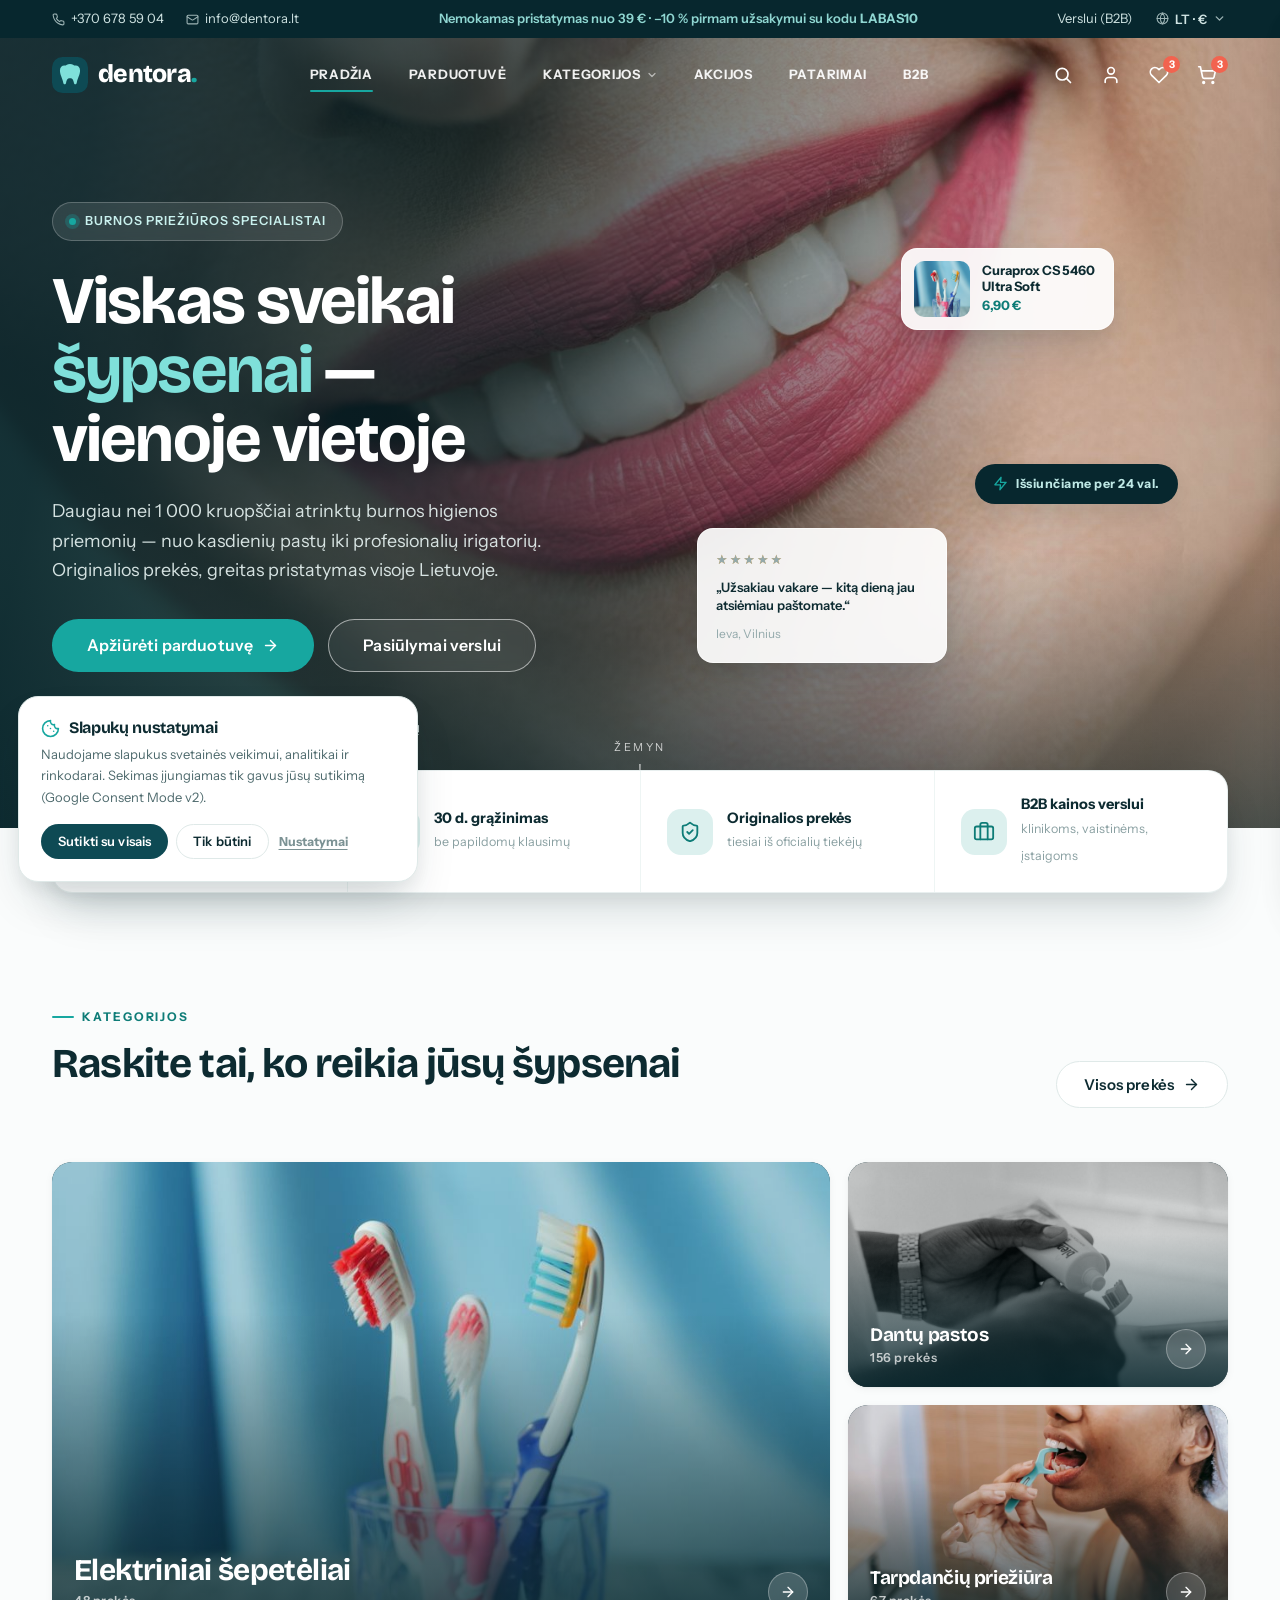
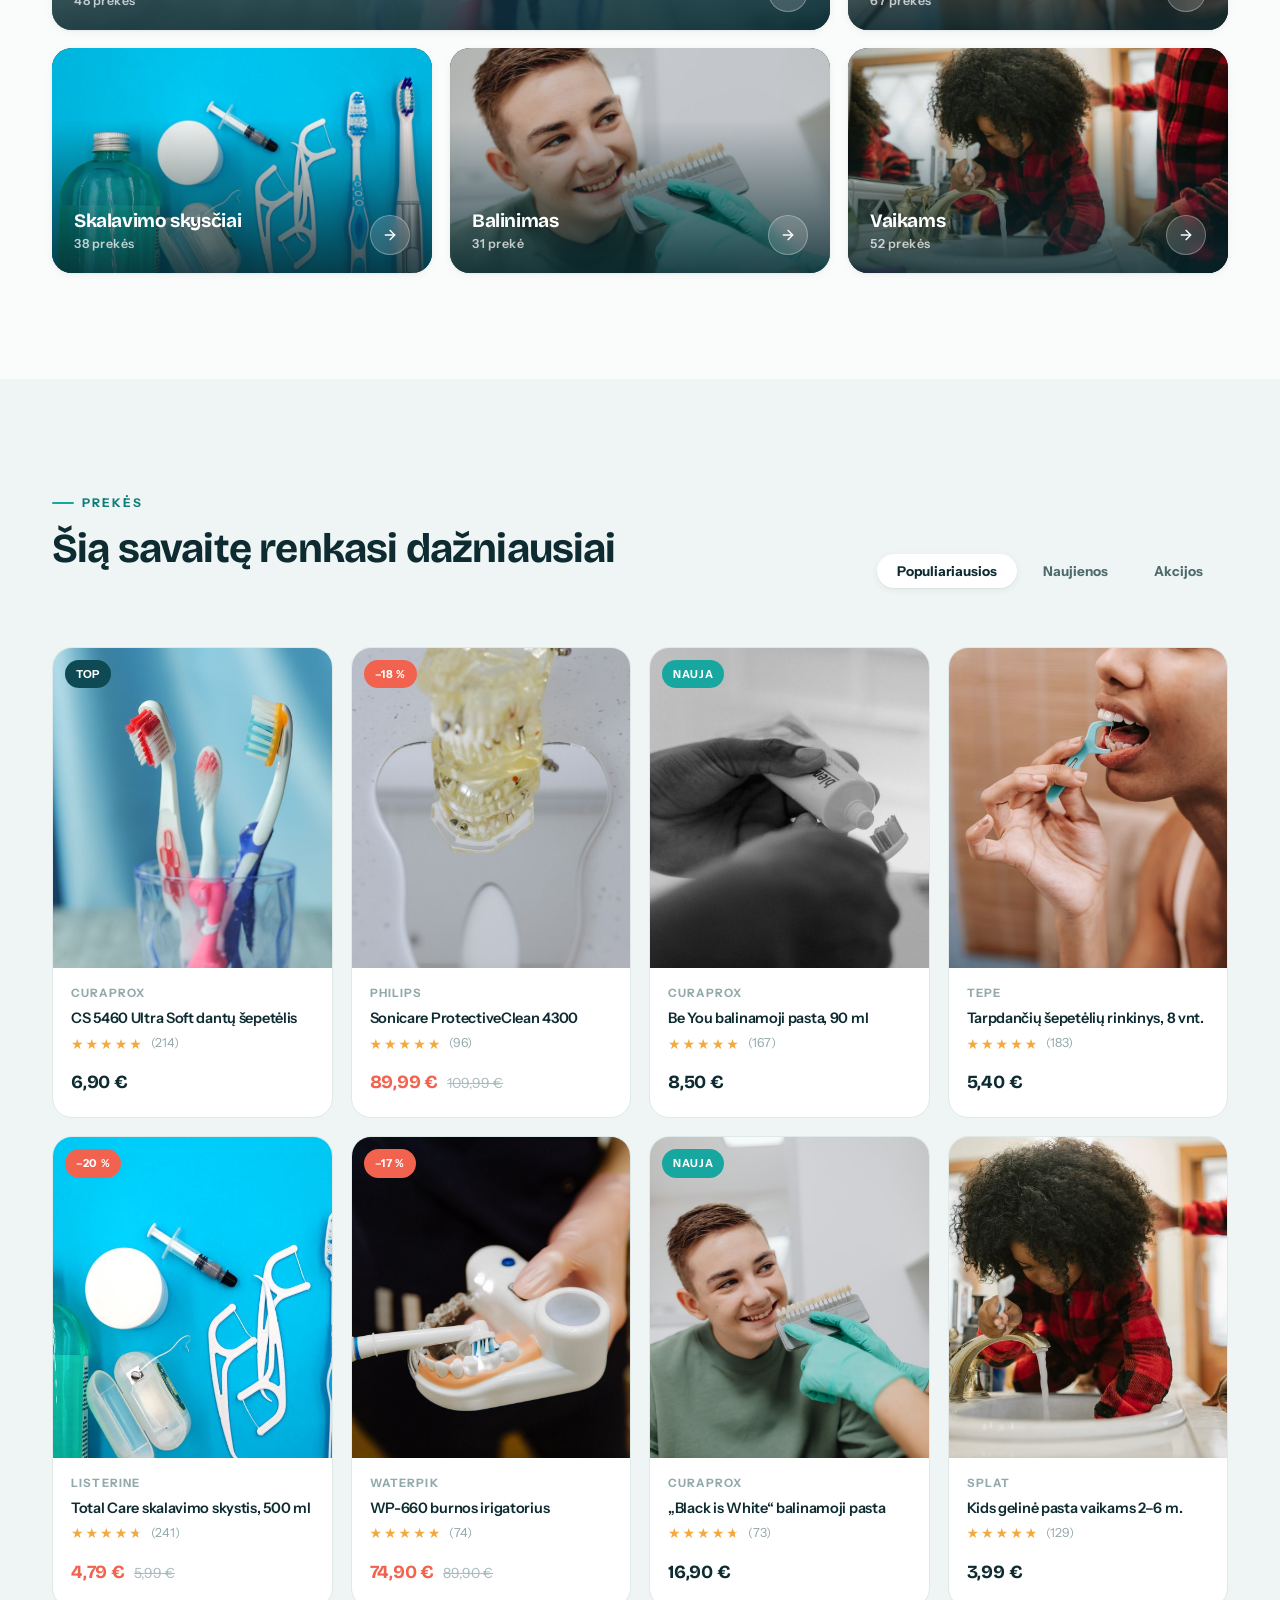
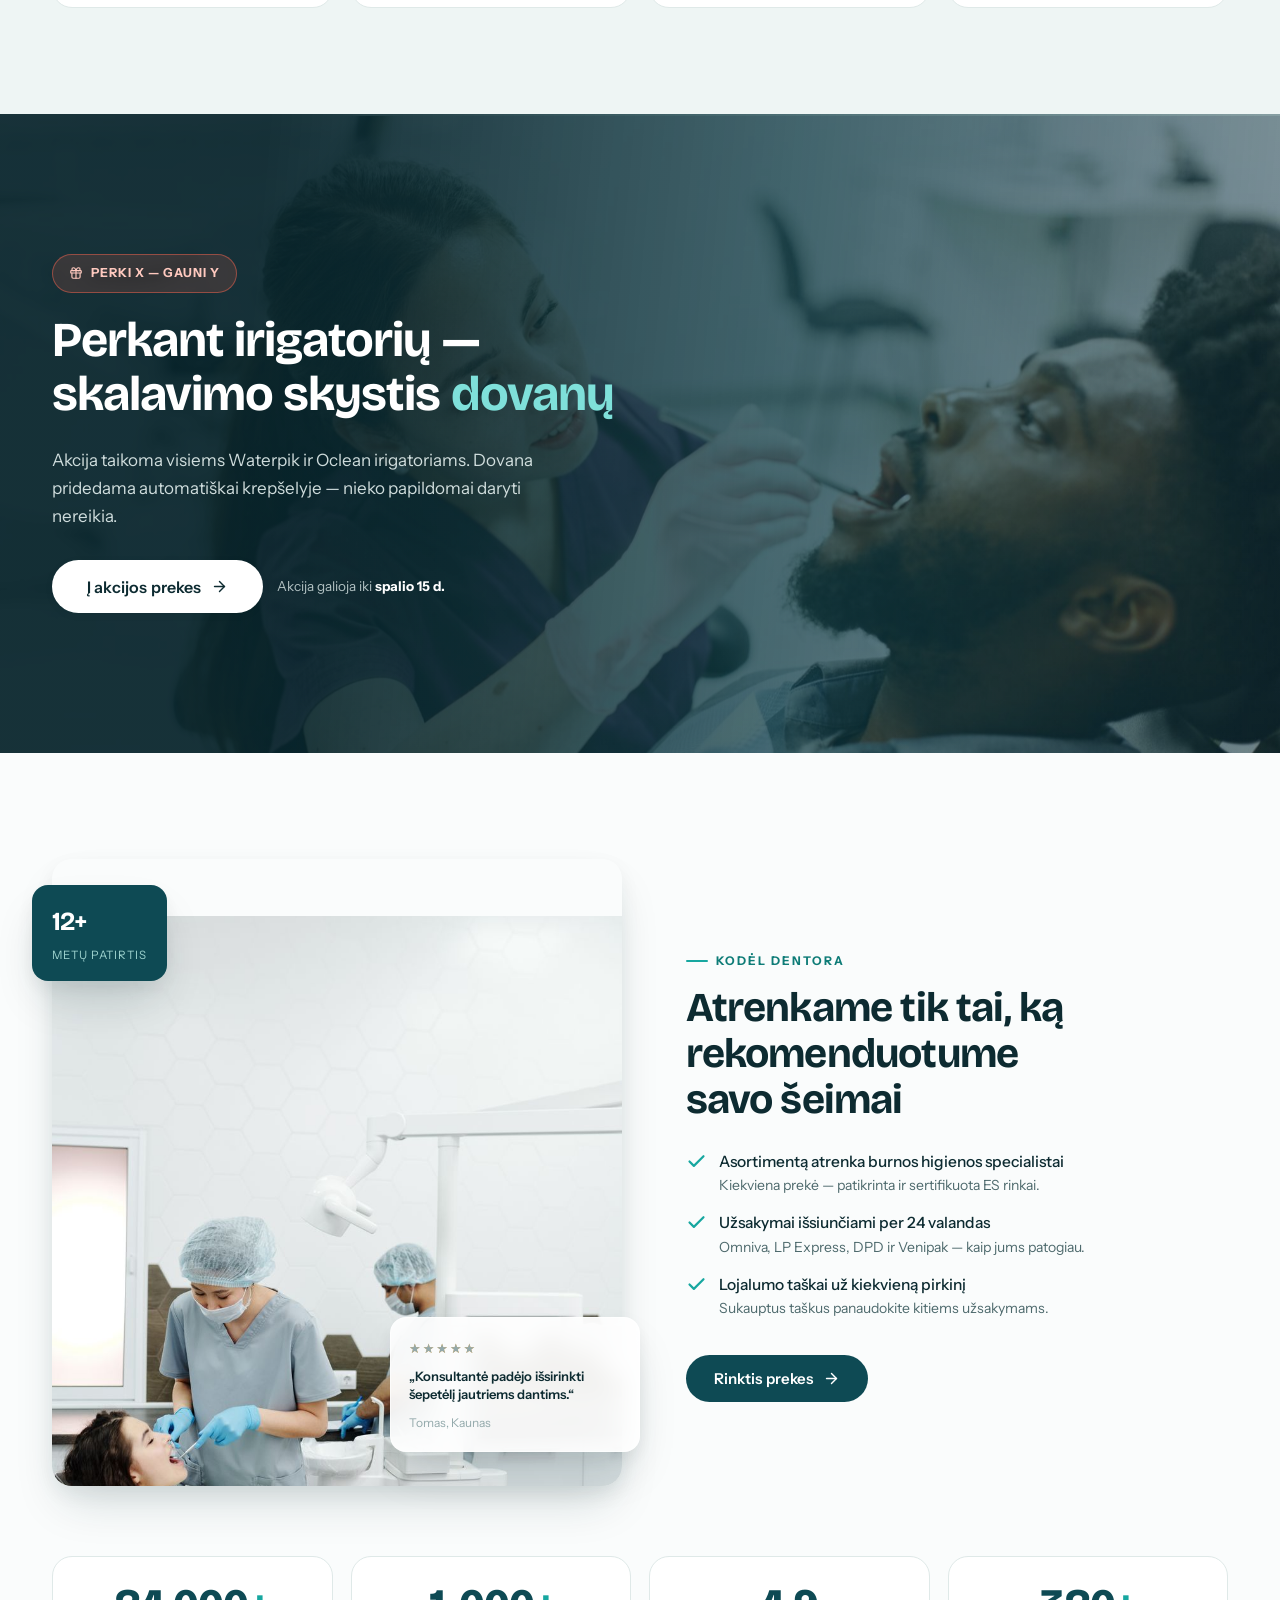
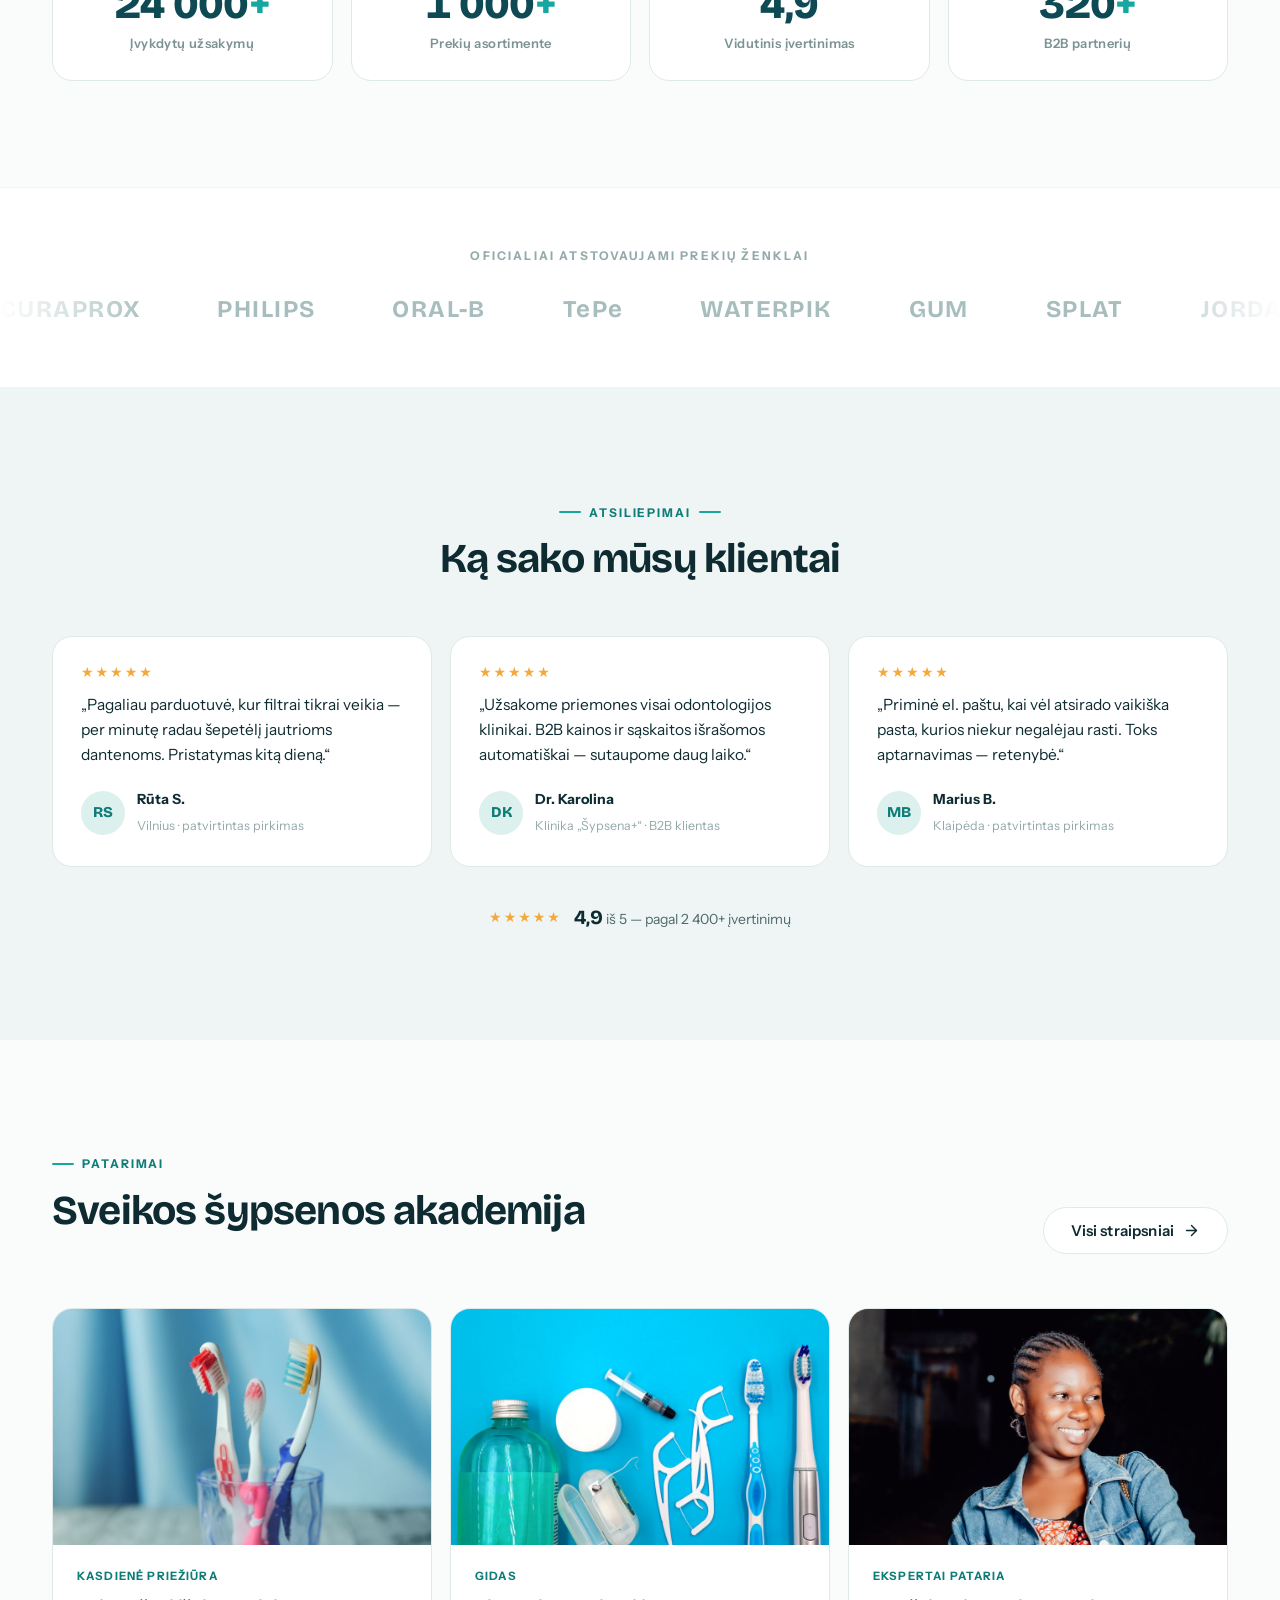
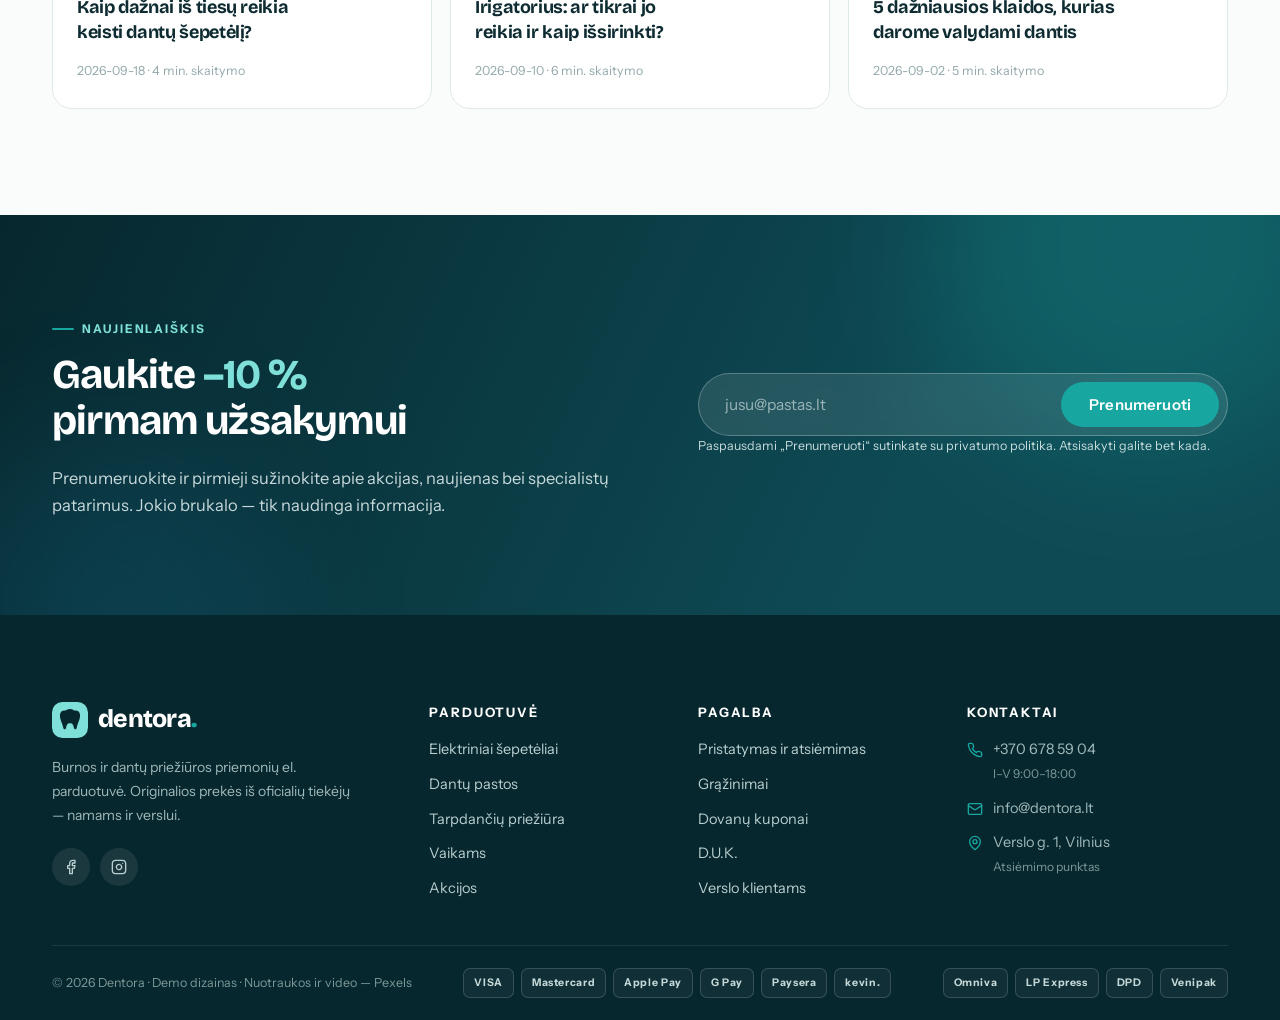
==== index.html @ 3f52b4b7 "Dentora demo dizainas: pradžios, parduotuvės, prekės ir B2B puslapiai Statinis HTML demo burnos prie" ====
<!doctype html>
<html lang="lt">
<head>
<meta charset="utf-8">
<meta name="viewport" content="width=device-width, initial-scale=1, viewport-fit=cover">
<title>Dentora — burnos priežiūros parduotuvė</title>
<meta name="description" content="Demo dizainas: Dentora — burnos ir dantų priežiūros el. parduotuvė. Daugiau nei 1 000 prekių, pristatymas per 1–2 d. d., B2B kainos verslui.">
<link rel="icon" href="data:image/svg+xml,%3Csvg xmlns='http://www.w3.org/2000/svg' viewBox='0 0 24 24'%3E%3Crect width='24' height='24' rx='6' fill='%230E4A54'/%3E%3Cpath d='M12 4.6c-1.9 0-2.3 1.1-3.8 1.1S5.3 6.8 5.3 9c0 3 1.5 4.5 2.2 8.2.3 1.3 1.6 1.4 1.9 0 .4-1.8.7-3 2.6-3s2.2 1.2 2.6 3c.3 1.4 1.6 1.3 1.9 0C17.2 13.5 18.7 12 18.7 9c0-2.2-1.4-3.3-2.9-3.3S13.9 4.6 12 4.6z' fill='%237FE0DA'/%3E%3C/svg%3E">
<link rel="preconnect" href="https://fonts.googleapis.com">
<link rel="preconnect" href="https://fonts.gstatic.com" crossorigin>
<link href="https://fonts.googleapis.com/css2?family=Bricolage+Grotesque:opsz,wght@12..96,500..800&family=Instrument+Sans:ital,wght@0,400..700;1,400&display=swap" rel="stylesheet">
<link rel="stylesheet" href="assets/css/style.css">
</head>
<body>

<svg xmlns="http://www.w3.org/2000/svg" style="display:none" aria-hidden="true">
  <defs>
    <symbol id="i-search" viewBox="0 0 24 24" fill="none" stroke="currentColor" stroke-width="2" stroke-linecap="round" stroke-linejoin="round"><circle cx="11" cy="11" r="7"/><path d="m21 21-4.3-4.3"/></symbol>
    <symbol id="i-heart" viewBox="0 0 24 24" fill="none" stroke="currentColor" stroke-width="2" stroke-linecap="round" stroke-linejoin="round"><path d="M20.8 4.6a5.5 5.5 0 0 0-7.8 0L12 5.6l-1-1a5.5 5.5 0 0 0-7.8 7.8l1 1L12 21l7.8-7.6 1-1a5.5 5.5 0 0 0 0-7.8z"/></symbol>
    <symbol id="i-cart" viewBox="0 0 24 24" fill="none" stroke="currentColor" stroke-width="2" stroke-linecap="round" stroke-linejoin="round"><circle cx="8" cy="21" r="1"/><circle cx="19" cy="21" r="1"/><path d="M2.05 2.05h2l2.66 12.42a2 2 0 0 0 2 1.58h9.78a2 2 0 0 0 1.95-1.57l1.65-7.43H5.12"/></symbol>
    <symbol id="i-user" viewBox="0 0 24 24" fill="none" stroke="currentColor" stroke-width="2" stroke-linecap="round" stroke-linejoin="round"><path d="M19 21v-2a4 4 0 0 0-4-4H9a4 4 0 0 0-4 4v2"/><circle cx="12" cy="7" r="4"/></symbol>
    <symbol id="i-menu" viewBox="0 0 24 24" fill="none" stroke="currentColor" stroke-width="2" stroke-linecap="round"><path d="M4 6h16M4 12h16M4 18h16"/></symbol>
    <symbol id="i-x" viewBox="0 0 24 24" fill="none" stroke="currentColor" stroke-width="2" stroke-linecap="round"><path d="M18 6 6 18M6 6l12 12"/></symbol>
    <symbol id="i-chev" viewBox="0 0 24 24" fill="none" stroke="currentColor" stroke-width="2.5" stroke-linecap="round" stroke-linejoin="round"><path d="m6 9 6 6 6-6"/></symbol>
    <symbol id="i-arrow" viewBox="0 0 24 24" fill="none" stroke="currentColor" stroke-width="2" stroke-linecap="round" stroke-linejoin="round"><path d="M5 12h14"/><path d="m12 5 7 7-7 7"/></symbol>
    <symbol id="i-check" viewBox="0 0 24 24" fill="none" stroke="currentColor" stroke-width="2.5" stroke-linecap="round" stroke-linejoin="round"><path d="M20 6 9 17l-5-5"/></symbol>
    <symbol id="i-truck" viewBox="0 0 24 24" fill="none" stroke="currentColor" stroke-width="2" stroke-linecap="round" stroke-linejoin="round"><path d="M14 18V6a2 2 0 0 0-2-2H4a2 2 0 0 0-2 2v11a1 1 0 0 0 1 1h2"/><path d="M15 18H9"/><path d="M19 18h2a1 1 0 0 0 1-1v-3.65a1 1 0 0 0-.22-.62l-3.48-4.35A1 1 0 0 0 17.52 8H14"/><circle cx="17" cy="18" r="2"/><circle cx="7" cy="18" r="2"/></symbol>
    <symbol id="i-shield" viewBox="0 0 24 24" fill="none" stroke="currentColor" stroke-width="2" stroke-linecap="round" stroke-linejoin="round"><path d="M20 13c0 5-3.5 7.5-7.66 8.95a1 1 0 0 1-.67-.01C7.5 20.5 4 18 4 13V6a1 1 0 0 1 1-1c2 0 4.5-1.2 6.24-2.72a1.17 1.17 0 0 1 1.52 0C14.51 3.81 17 5 19 5a1 1 0 0 1 1 1z"/><path d="m9 12 2 2 4-4"/></symbol>
    <symbol id="i-return" viewBox="0 0 24 24" fill="none" stroke="currentColor" stroke-width="2" stroke-linecap="round" stroke-linejoin="round"><path d="M3 12a9 9 0 1 0 9-9 9.75 9.75 0 0 0-6.74 2.74L3 8"/><path d="M3 3v5h5"/></symbol>
    <symbol id="i-briefcase" viewBox="0 0 24 24" fill="none" stroke="currentColor" stroke-width="2" stroke-linecap="round" stroke-linejoin="round"><path d="M16 20V4a2 2 0 0 0-2-2h-4a2 2 0 0 0-2 2v16"/><rect width="20" height="14" x="2" y="6" rx="2"/></symbol>
    <symbol id="i-phone" viewBox="0 0 24 24" fill="none" stroke="currentColor" stroke-width="2" stroke-linecap="round" stroke-linejoin="round"><path d="M22 16.92v3a2 2 0 0 1-2.18 2 19.79 19.79 0 0 1-8.63-3.07 19.5 19.5 0 0 1-6-6 19.79 19.79 0 0 1-3.07-8.67A2 2 0 0 1 4.11 2h3a2 2 0 0 1 2 1.72 12.84 12.84 0 0 0 .7 2.81 2 2 0 0 1-.45 2.11L8.09 9.91a16 16 0 0 0 6 6l1.27-1.27a2 2 0 0 1 2.11-.45 12.84 12.84 0 0 0 2.81.7A2 2 0 0 1 22 16.92z"/></symbol>
    <symbol id="i-mail" viewBox="0 0 24 24" fill="none" stroke="currentColor" stroke-width="2" stroke-linecap="round" stroke-linejoin="round"><rect width="20" height="16" x="2" y="4" rx="2"/><path d="m22 7-8.97 5.7a1.94 1.94 0 0 1-2.06 0L2 7"/></symbol>
    <symbol id="i-pin" viewBox="0 0 24 24" fill="none" stroke="currentColor" stroke-width="2" stroke-linecap="round" stroke-linejoin="round"><path d="M20 10c0 6-8 12-8 12s-8-6-8-12a8 8 0 0 1 16 0Z"/><circle cx="12" cy="10" r="3"/></symbol>
    <symbol id="i-globe" viewBox="0 0 24 24" fill="none" stroke="currentColor" stroke-width="2" stroke-linecap="round" stroke-linejoin="round"><circle cx="12" cy="12" r="10"/><path d="M12 2a14.5 14.5 0 0 0 0 20 14.5 14.5 0 0 0 0-20"/><path d="M2 12h20"/></symbol>
    <symbol id="i-cookie" viewBox="0 0 24 24" fill="none" stroke="currentColor" stroke-width="2" stroke-linecap="round" stroke-linejoin="round"><path d="M12 2a10 10 0 1 0 10 10 4 4 0 0 1-5-5 4 4 0 0 1-5-5"/><path d="M8.5 8.5v.01"/><path d="M16 15.5v.01"/><path d="M12 12v.01"/></symbol>
    <symbol id="i-bolt" viewBox="0 0 24 24" fill="none" stroke="currentColor" stroke-width="2" stroke-linecap="round" stroke-linejoin="round"><path d="M13 2 3 14h9l-1 8 10-12h-9l1-8z"/></symbol>
    <symbol id="i-bell" viewBox="0 0 24 24" fill="none" stroke="currentColor" stroke-width="2" stroke-linecap="round" stroke-linejoin="round"><path d="M6 8a6 6 0 0 1 12 0c0 7 3 9 3 9H3s3-2 3-9"/><path d="M10.3 21a1.94 1.94 0 0 0 3.4 0"/></symbol>
    <symbol id="i-doc" viewBox="0 0 24 24" fill="none" stroke="currentColor" stroke-width="2" stroke-linecap="round" stroke-linejoin="round"><path d="M15 2H6a2 2 0 0 0-2 2v16a2 2 0 0 0 2 2h12a2 2 0 0 0 2-2V7Z"/><path d="M14 2v4a2 2 0 0 0 2 2h4"/><path d="M10 9H8"/><path d="M16 13H8"/><path d="M16 17H8"/></symbol>
    <symbol id="i-users" viewBox="0 0 24 24" fill="none" stroke="currentColor" stroke-width="2" stroke-linecap="round" stroke-linejoin="round"><path d="M16 21v-2a4 4 0 0 0-4-4H6a4 4 0 0 0-4 4v2"/><circle cx="9" cy="7" r="4"/><path d="M22 21v-2a4 4 0 0 0-3-3.87"/><path d="M16 3.13a4 4 0 0 1 0 7.75"/></symbol>
    <symbol id="i-sync" viewBox="0 0 24 24" fill="none" stroke="currentColor" stroke-width="2" stroke-linecap="round" stroke-linejoin="round"><path d="M3 12a9 9 0 0 1 9-9 9.75 9.75 0 0 1 6.74 2.74L21 8"/><path d="M21 3v5h-5"/><path d="M21 12a9 9 0 0 1-9 9 9.75 9.75 0 0 1-6.74-2.74L3 16"/><path d="M8 16H3v5"/></symbol>
    <symbol id="i-percent" viewBox="0 0 24 24" fill="none" stroke="currentColor" stroke-width="2" stroke-linecap="round" stroke-linejoin="round"><path d="M19 5 5 19"/><circle cx="6.5" cy="6.5" r="2.5"/><circle cx="17.5" cy="17.5" r="2.5"/></symbol>
    <symbol id="i-gift" viewBox="0 0 24 24" fill="none" stroke="currentColor" stroke-width="2" stroke-linecap="round" stroke-linejoin="round"><rect x="3" y="8" width="18" height="4" rx="1"/><path d="M12 8v13"/><path d="M19 12v7a2 2 0 0 1-2 2H7a2 2 0 0 1-2-2v-7"/><path d="M7.5 8a2.5 2.5 0 0 1 0-5A4.8 8 0 0 1 12 8a4.8 8 0 0 1 4.5-5 2.5 2.5 0 0 1 0 5"/></symbol>
    <symbol id="i-filter" viewBox="0 0 24 24" fill="none" stroke="currentColor" stroke-width="2" stroke-linecap="round"><path d="M21 4h-7M10 4H3M21 12h-9M8 12H3M21 20h-5M12 20H3M14 2v4M8 10v4M16 18v4"/></symbol>
    <symbol id="i-box" viewBox="0 0 24 24" fill="none" stroke="currentColor" stroke-width="2" stroke-linecap="round" stroke-linejoin="round"><path d="m7.5 4.27 9 5.15"/><path d="M21 8a2 2 0 0 0-1-1.73l-7-4a2 2 0 0 0-2 0l-7 4A2 2 0 0 0 3 8v8a2 2 0 0 0 1 1.73l7 4a2 2 0 0 0 2 0l7-4A2 2 0 0 0 21 16Z"/><path d="M3.3 7 12 12l8.7-5"/><path d="M12 22V12"/></symbol>
    <symbol id="i-clock" viewBox="0 0 24 24" fill="none" stroke="currentColor" stroke-width="2" stroke-linecap="round" stroke-linejoin="round"><circle cx="12" cy="12" r="10"/><path d="M12 6v6l4 2"/></symbol>
    <symbol id="i-fb" viewBox="0 0 24 24" fill="none" stroke="currentColor" stroke-width="2" stroke-linecap="round" stroke-linejoin="round"><path d="M18 2h-3a5 5 0 0 0-5 5v3H7v4h3v8h4v-8h3l1-4h-4V7a1 1 0 0 1 1-1h3z"/></symbol>
    <symbol id="i-ig" viewBox="0 0 24 24" fill="none" stroke="currentColor" stroke-width="2" stroke-linecap="round" stroke-linejoin="round"><rect width="20" height="20" x="2" y="2" rx="5"/><path d="M16 11.37A4 4 0 1 1 12.63 8 4 4 0 0 1 16 11.37z"/><path d="M17.5 6.5h.01"/></symbol>
  </defs>
</svg>

<!-- ===== ANTRAŠTĖ ===== -->
<header class="site-header site-header--overlay" id="siteHeader">
  <div class="topbar">
    <div class="container topbar__inner">
      <div class="topbar__group">
        <a href="#" data-demo><svg><use href="#i-phone"/></svg><span>+370 678 59 04</span></a>
        <a href="#" data-demo class="topbar__hide-m"><svg><use href="#i-mail"/></svg><span>info@dentora.lt</span></a>
      </div>
      <div class="topbar__promo topbar__hide-m">Nemokamas pristatymas nuo 39 € · –10 % pirmam užsakymui su kodu <b>LABAS10</b></div>
      <div class="topbar__group">
        <a href="b2b.html" class="topbar__hide-m">Verslui (B2B)</a>
        <div class="lang" data-lang>
          <button class="lang__btn" type="button" aria-haspopup="true"><svg width="13" height="13"><use href="#i-globe"/></svg>LT · €<svg width="11" height="11"><use href="#i-chev"/></svg></button>
          <div class="lang__menu">
            <button type="button" class="is-active">🇱🇹 Lietuvių</button>
            <button type="button" data-lang-demo>🇬🇧 English</button>
            <button type="button" data-lang-demo>🇵🇱 Polski</button>
          </div>
        </div>
      </div>
    </div>
  </div>
  <div class="header-main">
    <div class="container header-inner">
      <a class="logo" href="./" aria-label="Dentora — pradžia">
        <svg class="logo__mark" viewBox="0 0 24 24" aria-hidden="true"><rect width="24" height="24" rx="7" fill="#0E4A54"/><path d="M12 4.6c-1.9 0-2.3 1.1-3.8 1.1S5.3 6.8 5.3 9c0 3 1.5 4.5 2.2 8.2.3 1.3 1.6 1.4 1.9 0 .4-1.8.7-3 2.6-3s2.2 1.2 2.6 3c.3 1.4 1.6 1.3 1.9 0C17.2 13.5 18.7 12 18.7 9c0-2.2-1.4-3.3-2.9-3.3S13.9 4.6 12 4.6z" fill="#7FE0DA"/></svg>
        <span>dentora<i>.</i></span>
      </a>
      <nav class="nav" aria-label="Pagrindinis meniu">
        <a class="nav__link is-active" href="./">Pradžia</a>
        <a class="nav__link" href="parduotuve.html">Parduotuvė</a>
        <div class="nav__item">
          <a class="nav__link" href="parduotuve.html">Kategorijos <svg><use href="#i-chev"/></svg></a>
          <div class="nav__sub">
            <a href="parduotuve.html?cat=elektriniai">Elektriniai šepetėliai <small>48</small></a>
            <a href="parduotuve.html?cat=pastos">Dantų pastos <small>156</small></a>
            <a href="parduotuve.html?cat=tarpdanciu">Tarpdančių priežiūra <small>67</small></a>
            <a href="parduotuve.html?cat=skalavimo">Skalavimo skysčiai <small>38</small></a>
            <a href="parduotuve.html?cat=balinimas">Balinimas <small>31</small></a>
            <a href="parduotuve.html?cat=vaikams">Vaikams <small>52</small></a>
            <a href="parduotuve.html" class="nav__sub-all">Visos kategorijos <svg width="14" height="14"><use href="#i-arrow"/></svg></a>
          </div>
        </div>
        <a class="nav__link" href="parduotuve.html?f=akcija">Akcijos</a>
        <a class="nav__link" href="#" data-demo>Patarimai</a>
        <a class="nav__link" href="b2b.html">B2B</a>
      </nav>
      <div class="header-actions">
        <button class="icon-btn" type="button" data-open="search" aria-label="Paieška"><svg><use href="#i-search"/></svg></button>
        <button class="icon-btn" type="button" data-demo aria-label="Paskyra"><svg><use href="#i-user"/></svg></button>
        <button class="icon-btn" type="button" data-count="3" data-wish-count data-demo aria-label="Mėgstamos prekės"><svg><use href="#i-heart"/></svg></button>
        <button class="icon-btn" type="button" data-count="3" data-cart-count data-open="cart" aria-label="Krepšelis"><svg><use href="#i-cart"/></svg></button>
        <button class="icon-btn burger" type="button" data-open="nav" aria-label="Meniu"><svg><use href="#i-menu"/></svg></button>
      </div>
    </div>
  </div>
</header>

<main>

<!-- ===== HERO ===== -->
<section class="hero" data-tilt-scene>
  <img class="hero__poster" src="assets/img/3762453.jpg" alt="" aria-hidden="true">
  <video class="hero__media" autoplay muted loop playsinline preload="metadata" poster="assets/img/3762453.jpg">
    <source src="assets/video/hero.mp4" type="video/mp4">
  </video>
  <div class="hero__floats" aria-hidden="true">
    <div class="float-card float-card--product" data-depth="18">
      <img src="assets/img/13466251.jpg" alt="">
      <div><div class="t">Curaprox CS 5460<br>Ultra Soft</div><div class="p">6,90 €</div></div>
    </div>
    <div class="float-chip" data-depth="30"><svg><use href="#i-bolt"/></svg>Išsiunčiame per 24 val.</div>
    <div class="float-card float-card--review" data-depth="10">
      <span class="stars" style="--r:100%">★★★★★</span>
      <p>„Užsakiau vakare — kitą dieną jau atsiėmiau paštomate.“</p>
      <span>Ieva, Vilnius</span>
    </div>
  </div>
  <div class="container">
    <div class="hero__content">
      <span class="hero__eyebrow"><span class="dot"></span>Burnos priežiūros specialistai</span>
      <h1>Viskas sveikai <em>šypsenai</em> — vienoje vietoje</h1>
      <p class="hero__lead">Daugiau nei 1 000 kruopščiai atrinktų burnos higienos priemonių — nuo kasdienių pastų iki profesionalių irigatorių. Originalios prekės, greitas pristatymas visoje Lietuvoje.</p>
      <div class="hero__cta">
        <a class="btn btn--accent btn--lg" href="parduotuve.html">Apžiūrėti parduotuvę <svg><use href="#i-arrow"/></svg></a>
        <a class="btn btn--ghost btn--lg" href="b2b.html">Pasiūlymai verslui</a>
      </div>
      <div class="hero__trust">
        <span class="stars" style="--r:96%">★★★★★</span>
        <span><b>4,9 / 5</b> — daugiau nei 2 400 pirkėjų įvertinimų</span>
      </div>
    </div>
  </div>
  <a class="hero__scroll" href="#kategorijos" aria-label="Slinkti žemyn">Žemyn<span></span></a>
</section>

<!-- ===== USP ===== -->
<div class="usp-wrap">
  <div class="container">
    <div class="usp-strip reveal">
      <div class="usp">
        <div class="usp__icon"><svg><use href="#i-truck"/></svg></div>
        <div><b>Nemokamas pristatymas</b><small>užsakymams nuo 39 €</small></div>
      </div>
      <div class="usp">
        <div class="usp__icon"><svg><use href="#i-return"/></svg></div>
        <div><b>30 d. grąžinimas</b><small>be papildomų klausimų</small></div>
      </div>
      <div class="usp">
        <div class="usp__icon"><svg><use href="#i-shield"/></svg></div>
        <div><b>Originalios prekės</b><small>tiesiai iš oficialių tiekėjų</small></div>
      </div>
      <div class="usp">
        <div class="usp__icon"><svg><use href="#i-briefcase"/></svg></div>
        <div><b>B2B kainos verslui</b><small>klinikoms, vaistinėms, įstaigoms</small></div>
      </div>
    </div>
  </div>
</div>

<!-- ===== KATEGORIJOS ===== -->
<section class="section" id="kategorijos">
  <div class="container">
    <div class="section-head section-head--row reveal">
      <div>
        <span class="eyebrow">Kategorijos</span>
        <h2>Raskite tai, ko reikia jūsų šypsenai</h2>
      </div>
      <a class="btn btn--outline" href="parduotuve.html">Visos prekės <svg><use href="#i-arrow"/></svg></a>
    </div>
    <div class="cat-grid">
      <a class="cat-card cat-card--big reveal" href="parduotuve.html?cat=elektriniai">
        <img src="assets/img/13466251.jpg" alt="Elektriniai dantų šepetėliai" loading="lazy">
        <div class="cat-card__body">
          <div><h3>Elektriniai šepetėliai</h3><small>48 prekės</small></div>
          <span class="cat-card__arrow"><svg><use href="#i-arrow"/></svg></span>
        </div>
      </a>
      <a class="cat-card reveal" data-delay="1" href="parduotuve.html?cat=pastos">
        <img src="assets/img/6322805.jpg" alt="Dantų pastos" loading="lazy">
        <div class="cat-card__body">
          <div><h3>Dantų pastos</h3><small>156 prekės</small></div>
          <span class="cat-card__arrow"><svg><use href="#i-arrow"/></svg></span>
        </div>
      </a>
      <a class="cat-card reveal" data-delay="2" href="parduotuve.html?cat=tarpdanciu">
        <img src="assets/img/5938281.jpg" alt="Tarpdančių priežiūra" loading="lazy">
        <div class="cat-card__body">
          <div><h3>Tarpdančių priežiūra</h3><small>67 prekės</small></div>
          <span class="cat-card__arrow"><svg><use href="#i-arrow"/></svg></span>
        </div>
      </a>
      <a class="cat-card reveal" data-delay="1" href="parduotuve.html?cat=skalavimo">
        <img src="assets/img/30551804.jpg" alt="Burnos skalavimo skysčiai" loading="lazy">
        <div class="cat-card__body">
          <div><h3>Skalavimo skysčiai</h3><small>38 prekės</small></div>
          <span class="cat-card__arrow"><svg><use href="#i-arrow"/></svg></span>
        </div>
      </a>
      <a class="cat-card reveal" data-delay="2" href="parduotuve.html?cat=balinimas">
        <img src="assets/img/6627284.jpg" alt="Dantų balinimas" loading="lazy">
        <div class="cat-card__body">
          <div><h3>Balinimas</h3><small>31 prekė</small></div>
          <span class="cat-card__arrow"><svg><use href="#i-arrow"/></svg></span>
        </div>
      </a>
      <a class="cat-card reveal" data-delay="3" href="parduotuve.html?cat=vaikams">
        <img src="assets/img/10566139.jpg" alt="Burnos priežiūra vaikams" loading="lazy">
        <div class="cat-card__body">
          <div><h3>Vaikams</h3><small>52 prekės</small></div>
          <span class="cat-card__arrow"><svg><use href="#i-arrow"/></svg></span>
        </div>
      </a>
    </div>
  </div>
</section>

<!-- ===== POPULIARIOS PREKĖS ===== -->
<section class="section section--soft" id="prekes">
  <div class="container">
    <div class="section-head section-head--row reveal">
      <div>
        <span class="eyebrow">Prekės</span>
        <h2>Šią savaitę renkasi dažniausiai</h2>
      </div>
      <div class="pill-tabs" data-featured-tabs>
        <button class="pill is-active" data-filter="all" type="button">Populiariausios</button>
        <button class="pill" data-filter="naujiena" type="button">Naujienos</button>
        <button class="pill" data-filter="akcija" type="button">Akcijos</button>
      </div>
    </div>
    <div class="prod-grid" data-featured-grid>

      <article class="prod-card reveal" data-tags="top">
        <div class="prod-card__media">
          <img class="main" src="assets/img/13466251.jpg" alt="Curaprox CS 5460 dantų šepetėlis" loading="lazy">
          <img class="alt" src="assets/img/5622235.jpg" alt="" loading="lazy">
          <div class="prod-card__badges"><span class="badge badge--top">Top</span></div>
          <button class="prod-card__wish" type="button" data-wish aria-label="Į mėgstamas"><svg><use href="#i-heart"/></svg></button>
          <div class="prod-card__quick"><button class="btn btn--primary" type="button" data-add>Į krepšelį</button></div>
        </div>
        <div class="prod-card__body">
          <span class="prod-card__brand">Curaprox</span>
          <h3 class="prod-card__title"><a href="preke.html">CS 5460 Ultra Soft dantų šepetėlis</a></h3>
          <div class="prod-card__meta"><span class="stars" style="--r:98%">★★★★★</span><span>(214)</span></div>
          <div class="prod-card__price price"><span class="price__new">6,90 €</span></div>
        </div>
      </article>

      <article class="prod-card reveal" data-delay="1" data-tags="akcija top">
        <div class="prod-card__media">
          <img class="main" src="assets/img/6502341.jpg" alt="Philips Sonicare elektrinis šepetėlis" loading="lazy">
          <img class="alt" src="assets/img/19976568.jpg" alt="" loading="lazy">
          <div class="prod-card__badges"><span class="badge badge--sale">–18 %</span></div>
          <button class="prod-card__wish" type="button" data-wish aria-label="Į mėgstamas"><svg><use href="#i-heart"/></svg></button>
          <div class="prod-card__quick"><button class="btn btn--primary" type="button" data-add>Į krepšelį</button></div>
        </div>
        <div class="prod-card__body">
          <span class="prod-card__brand">Philips</span>
          <h3 class="prod-card__title"><a href="preke.html">Sonicare ProtectiveClean 4300</a></h3>
          <div class="prod-card__meta"><span class="stars" style="--r:96%">★★★★★</span><span>(96)</span></div>
          <div class="prod-card__price price"><span class="price__new is-sale">89,99 €</span><span class="price__old">109,99 €</span></div>
        </div>
      </article>

      <article class="prod-card reveal" data-delay="2" data-tags="naujiena">
        <div class="prod-card__media">
          <img class="main" src="assets/img/6322805.jpg" alt="Curaprox Be You dantų pasta" loading="lazy">
          <img class="alt" src="assets/img/7298650.jpg" alt="" loading="lazy">
          <div class="prod-card__badges"><span class="badge badge--new">Nauja</span></div>
          <button class="prod-card__wish" type="button" data-wish aria-label="Į mėgstamas"><svg><use href="#i-heart"/></svg></button>
          <div class="prod-card__quick"><button class="btn btn--primary" type="button" data-add>Į krepšelį</button></div>
        </div>
        <div class="prod-card__body">
          <span class="prod-card__brand">Curaprox</span>
          <h3 class="prod-card__title"><a href="preke.html">Be You balinamoji pasta, 90 ml</a></h3>
          <div class="prod-card__meta"><span class="stars" style="--r:96%">★★★★★</span><span>(167)</span></div>
          <div class="prod-card__price price"><span class="price__new">8,50 €</span></div>
        </div>
      </article>

      <article class="prod-card reveal" data-delay="3" data-tags="top">
        <div class="prod-card__media">
          <img class="main" src="assets/img/5938281.jpg" alt="TePe tarpdančių šepetėliai" loading="lazy">
          <img class="alt" src="assets/img/3958092.jpg" alt="" loading="lazy">
          <button class="prod-card__wish" type="button" data-wish aria-label="Į mėgstamas"><svg><use href="#i-heart"/></svg></button>
          <div class="prod-card__quick"><button class="btn btn--primary" type="button" data-add>Į krepšelį</button></div>
        </div>
        <div class="prod-card__body">
          <span class="prod-card__brand">TePe</span>
          <h3 class="prod-card__title"><a href="preke.html">Tarpdančių šepetėlių rinkinys, 8 vnt.</a></h3>
          <div class="prod-card__meta"><span class="stars" style="--r:94%">★★★★★</span><span>(183)</span></div>
          <div class="prod-card__price price"><span class="price__new">5,40 €</span></div>
        </div>
      </article>

      <article class="prod-card reveal" data-tags="akcija">
        <div class="prod-card__media">
          <img class="main" src="assets/img/30551804.jpg" alt="Listerine skalavimo skystis" loading="lazy">
          <img class="alt" src="assets/img/5622235.jpg" alt="" loading="lazy">
          <div class="prod-card__badges"><span class="badge badge--sale">–20 %</span></div>
          <button class="prod-card__wish" type="button" data-wish aria-label="Į mėgstamas"><svg><use href="#i-heart"/></svg></button>
          <div class="prod-card__quick"><button class="btn btn--primary" type="button" data-add>Į krepšelį</button></div>
        </div>
        <div class="prod-card__body">
          <span class="prod-card__brand">Listerine</span>
          <h3 class="prod-card__title"><a href="preke.html">Total Care skalavimo skystis, 500 ml</a></h3>
          <div class="prod-card__meta"><span class="stars" style="--r:92%">★★★★★</span><span>(241)</span></div>
          <div class="prod-card__price price"><span class="price__new is-sale">4,79 €</span><span class="price__old">5,99 €</span></div>
        </div>
      </article>

      <article class="prod-card reveal" data-delay="1" data-tags="akcija">
        <div class="prod-card__media">
          <img class="main" src="assets/img/3958092.jpg" alt="Waterpik burnos irigatorius" loading="lazy">
          <img class="alt" src="assets/img/19976568.jpg" alt="" loading="lazy">
          <div class="prod-card__badges"><span class="badge badge--sale">–17 %</span></div>
          <button class="prod-card__wish" type="button" data-wish aria-label="Į mėgstamas"><svg><use href="#i-heart"/></svg></button>
          <div class="prod-card__quick"><button class="btn btn--primary" type="button" data-add>Į krepšelį</button></div>
        </div>
        <div class="prod-card__body">
          <span class="prod-card__brand">Waterpik</span>
          <h3 class="prod-card__title"><a href="preke.html">WP-660 burnos irigatorius</a></h3>
          <div class="prod-card__meta"><span class="stars" style="--r:96%">★★★★★</span><span>(74)</span></div>
          <div class="prod-card__price price"><span class="price__new is-sale">74,90 €</span><span class="price__old">89,90 €</span></div>
        </div>
      </article>

      <article class="prod-card reveal" data-delay="2" data-tags="naujiena">
        <div class="prod-card__media">
          <img class="main" src="assets/img/6627284.jpg" alt="Curaprox Black is White pasta" loading="lazy">
          <img class="alt" src="assets/img/6322805.jpg" alt="" loading="lazy">
          <div class="prod-card__badges"><span class="badge badge--new">Nauja</span></div>
          <button class="prod-card__wish" type="button" data-wish aria-label="Į mėgstamas"><svg><use href="#i-heart"/></svg></button>
          <div class="prod-card__quick"><button class="btn btn--primary" type="button" data-add>Į krepšelį</button></div>
        </div>
        <div class="prod-card__body">
          <span class="prod-card__brand">Curaprox</span>
          <h3 class="prod-card__title"><a href="preke.html">„Black is White“ balinamoji pasta</a></h3>
          <div class="prod-card__meta"><span class="stars" style="--r:92%">★★★★★</span><span>(73)</span></div>
          <div class="prod-card__price price"><span class="price__new">16,90 €</span></div>
        </div>
      </article>

      <article class="prod-card reveal" data-delay="3" data-tags="top naujiena">
        <div class="prod-card__media">
          <img class="main" src="assets/img/10566139.jpg" alt="Splat Kids pasta vaikams" loading="lazy">
          <img class="alt" src="assets/img/13466251.jpg" alt="" loading="lazy">
          <button class="prod-card__wish" type="button" data-wish aria-label="Į mėgstamas"><svg><use href="#i-heart"/></svg></button>
          <div class="prod-card__quick"><button class="btn btn--primary" type="button" data-add>Į krepšelį</button></div>
        </div>
        <div class="prod-card__body">
          <span class="prod-card__brand">Splat</span>
          <h3 class="prod-card__title"><a href="preke.html">Kids gelinė pasta vaikams 2–6 m.</a></h3>
          <div class="prod-card__meta"><span class="stars" style="--r:94%">★★★★★</span><span>(129)</span></div>
          <div class="prod-card__price price"><span class="price__new">3,99 €</span></div>
        </div>
      </article>

    </div>
  </div>
</section>

<!-- ===== PARALLAX AKCIJA ===== -->
<section class="promo">
  <div class="promo__bg" data-parallax data-speed="0.16">
    <img src="assets/img/5622235.jpg" alt="" loading="lazy">
  </div>
  <div class="container">
    <div class="promo__inner">
      <span class="promo__chip reveal"><svg width="14" height="14"><use href="#i-gift"/></svg>Perki X — gauni Y</span>
      <h2 class="reveal" data-delay="1">Perkant irigatorių — skalavimo skystis <em>dovanų</em></h2>
      <p class="reveal" data-delay="2">Akcija taikoma visiems Waterpik ir Oclean irigatoriams. Dovana pridedama automatiškai krepšelyje — nieko papildomai daryti nereikia.</p>
      <div class="promo__cta reveal" data-delay="3">
        <a class="btn btn--light btn--lg" href="parduotuve.html?f=akcija">Į akcijos prekes <svg><use href="#i-arrow"/></svg></a>
        <span class="promo__deadline">Akcija galioja iki <b>spalio 15 d.</b></span>
      </div>
    </div>
  </div>
</section>

<!-- ===== KODĖL DENTORA ===== -->
<section class="section">
  <div class="container">
    <div class="split">
      <div class="split__media reveal">
        <div class="img-parallax">
          <img src="assets/img/4269682.jpg" alt="Burnos higienos specialistė" data-parallax data-speed="0.1" loading="lazy">
        </div>
        <div class="split__badge"><b>12+</b><small>metų patirtis</small></div>
        <div class="float-card float-card--review">
          <span class="stars" style="--r:100%">★★★★★</span>
          <p>„Konsultantė padėjo išsirinkti šepetėlį jautriems dantims.“</p>
          <span>Tomas, Kaunas</span>
        </div>
      </div>
      <div class="reveal" data-delay="1">
        <span class="eyebrow">Kodėl Dentora</span>
        <h2>Atrenkame tik tai, ką rekomenduotume savo šeimai</h2>
        <ul class="checklist">
          <li><svg><use href="#i-check"/></svg><span>Asortimentą atrenka burnos higienos specialistai<small>Kiekviena prekė — patikrinta ir sertifikuota ES rinkai.</small></span></li>
          <li><svg><use href="#i-check"/></svg><span>Užsakymai išsiunčiami per 24 valandas<small>Omniva, LP Express, DPD ir Venipak — kaip jums patogiau.</small></span></li>
          <li><svg><use href="#i-check"/></svg><span>Lojalumo taškai už kiekvieną pirkinį<small>Sukauptus taškus panaudokite kitiems užsakymams.</small></span></li>
        </ul>
        <a class="btn btn--primary" href="parduotuve.html">Rinktis prekes <svg><use href="#i-arrow"/></svg></a>
      </div>
    </div>
    <div class="stats">
      <div class="stat reveal"><div class="stat__num"><span data-count="24000">0</span><i>+</i></div><small>Įvykdytų užsakymų</small></div>
      <div class="stat reveal" data-delay="1"><div class="stat__num"><span data-count="1000">0</span><i>+</i></div><small>Prekių asortimente</small></div>
      <div class="stat reveal" data-delay="2"><div class="stat__num">4,9</div><small>Vidutinis įvertinimas</small></div>
      <div class="stat reveal" data-delay="3"><div class="stat__num"><span data-count="320">0</span><i>+</i></div><small>B2B partnerių</small></div>
    </div>
  </div>
</section>

<!-- ===== PREKĖS ŽENKLAI ===== -->
<section class="brands">
  <p class="brands__label">Oficialiai atstovaujami prekių ženklai</p>
  <div class="marquee" aria-hidden="true">
    <div class="marquee__track">
      <span class="brand-mark">CURAPROX</span><span class="brand-mark">PHILIPS</span><span class="brand-mark">ORAL-B</span><span class="brand-mark">TePe</span><span class="brand-mark">WATERPIK</span><span class="brand-mark">GUM</span><span class="brand-mark">SPLAT</span><span class="brand-mark">JORDAN</span><span class="brand-mark">OCLEAN</span><span class="brand-mark">LISTERINE</span>
    </div>
    <div class="marquee__track">
      <span class="brand-mark">CURAPROX</span><span class="brand-mark">PHILIPS</span><span class="brand-mark">ORAL-B</span><span class="brand-mark">TePe</span><span class="brand-mark">WATERPIK</span><span class="brand-mark">GUM</span><span class="brand-mark">SPLAT</span><span class="brand-mark">JORDAN</span><span class="brand-mark">OCLEAN</span><span class="brand-mark">LISTERINE</span>
    </div>
  </div>
</section>

<!-- ===== ATSILIEPIMAI ===== -->
<section class="section section--soft">
  <div class="container">
    <div class="section-head section-head--center reveal">
      <span class="eyebrow">Atsiliepimai</span>
      <h2>Ką sako mūsų klientai</h2>
    </div>
    <div class="testi-grid">
      <div class="testi-card reveal">
        <span class="stars" style="--r:100%">★★★★★</span>
        <p>„Pagaliau parduotuvė, kur filtrai tikrai veikia — per minutę radau šepetėlį jautrioms dantenoms. Pristatymas kitą dieną.“</p>
        <div class="testi-card__meta"><span class="avatar">RS</span><div><b>Rūta S.</b><small>Vilnius · patvirtintas pirkimas</small></div></div>
      </div>
      <div class="testi-card reveal" data-delay="1">
        <span class="stars" style="--r:100%">★★★★★</span>
        <p>„Užsakome priemones visai odontologijos klinikai. B2B kainos ir sąskaitos išrašomos automatiškai — sutaupome daug laiko.“</p>
        <div class="testi-card__meta"><span class="avatar">DK</span><div><b>Dr. Karolina</b><small>Klinika „Šypsena+“ · B2B klientas</small></div></div>
      </div>
      <div class="testi-card reveal" data-delay="2">
        <span class="stars" style="--r:90%">★★★★★</span>
        <p>„Priminė el. paštu, kai vėl atsirado vaikiška pasta, kurios niekur negalėjau rasti. Toks aptarnavimas — retenybė.“</p>
        <div class="testi-card__meta"><span class="avatar">MB</span><div><b>Marius B.</b><small>Klaipėda · patvirtintas pirkimas</small></div></div>
      </div>
    </div>
    <div class="rating-summary reveal">
      <span class="stars" style="--r:96%">★★★★★</span>
      <span><b>4,9</b> iš 5 — pagal 2 400+ įvertinimų</span>
    </div>
  </div>
</section>

<!-- ===== PATARIMAI ===== -->
<section class="section">
  <div class="container">
    <div class="section-head section-head--row reveal">
      <div>
        <span class="eyebrow">Patarimai</span>
        <h2>Sveikos šypsenos akademija</h2>
      </div>
      <a class="btn btn--outline" href="#" data-demo>Visi straipsniai <svg><use href="#i-arrow"/></svg></a>
    </div>
    <div class="blog-grid">
      <article class="blog-card reveal">
        <div class="blog-card__img"><img src="assets/img/13466251.jpg" alt="Dantų šepetėliai" loading="lazy"></div>
        <div class="blog-card__body">
          <span class="blog-card__tag">Kasdienė priežiūra</span>
          <h3><a href="#" data-demo>Kaip dažnai iš tiesų reikia keisti dantų šepetėlį?</a></h3>
          <div class="blog-card__meta">2026-09-18 · 4 min. skaitymo</div>
        </div>
      </article>
      <article class="blog-card reveal" data-delay="1">
        <div class="blog-card__img"><img src="assets/img/30551804.jpg" alt="Burnos skalavimo skystis" loading="lazy"></div>
        <div class="blog-card__body">
          <span class="blog-card__tag">Gidas</span>
          <h3><a href="#" data-demo>Irigatorius: ar tikrai jo reikia ir kaip išsirinkti?</a></h3>
          <div class="blog-card__meta">2026-09-10 · 6 min. skaitymo</div>
        </div>
      </article>
      <article class="blog-card reveal" data-delay="2">
        <div class="blog-card__img"><img src="assets/img/39598425.jpg" alt="Šypsena" loading="lazy"></div>
        <div class="blog-card__body">
          <span class="blog-card__tag">Ekspertai pataria</span>
          <h3><a href="#" data-demo>5 dažniausios klaidos, kurias darome valydami dantis</a></h3>
          <div class="blog-card__meta">2026-09-02 · 5 min. skaitymo</div>
        </div>
      </article>
    </div>
  </div>
</section>

<!-- ===== NAUJIENLAIŠKIS ===== -->
<section class="newsletter">
  <div class="container newsletter__inner">
    <div class="reveal">
      <span class="eyebrow" style="color:#7FE0DA">Naujienlaiškis</span>
      <h2>Gaukite <em>–10 %</em> pirmam užsakymui</h2>
      <p>Prenumeruokite ir pirmieji sužinokite apie akcijas, naujienas bei specialistų patarimus. Jokio brukalo — tik naudinga informacija.</p>
    </div>
    <div class="reveal" data-delay="1">
      <form data-form="newsletter" novalidate>
        <input type="email" name="email" id="nl-email" placeholder="jusu@pastas.lt" required aria-label="El. pašto adresas">
        <button class="btn btn--accent" type="submit">Prenumeruoti</button>
      </form>
      <div class="form-success" hidden><svg><use href="#i-check"/></svg><div><b>Ačiū! Patikrinkite el. paštą.</b><br>Nuolaidos kodas jau keliauja pas jus.</div></div>
      <p class="newsletter__consent">Paspausdami „Prenumeruoti“ sutinkate su privatumo politika. Atsisakyti galite bet kada.</p>
    </div>
  </div>
</section>

</main>

<!-- ===== FOOTER ===== -->
<footer class="footer">
  <div class="container">
    <div class="footer__grid">
      <div class="footer__about">
        <a class="logo" href="./"><svg class="logo__mark" viewBox="0 0 24 24" aria-hidden="true"><rect width="24" height="24" rx="7" fill="#7FE0DA"/><path d="M12 4.6c-1.9 0-2.3 1.1-3.8 1.1S5.3 6.8 5.3 9c0 3 1.5 4.5 2.2 8.2.3 1.3 1.6 1.4 1.9 0 .4-1.8.7-3 2.6-3s2.2 1.2 2.6 3c.3 1.4 1.6 1.3 1.9 0C17.2 13.5 18.7 12 18.7 9c0-2.2-1.4-3.3-2.9-3.3S13.9 4.6 12 4.6z" fill="#07272E"/></svg><span>dentora<i>.</i></span></a>
        <p>Burnos ir dantų priežiūros priemonių el. parduotuvė. Originalios prekės iš oficialių tiekėjų — namams ir verslui.</p>
        <div class="socials">
          <a href="#" data-demo aria-label="Facebook"><svg><use href="#i-fb"/></svg></a>
          <a href="#" data-demo aria-label="Instagram"><svg><use href="#i-ig"/></svg></a>
        </div>
      </div>
      <div>
        <h4>Parduotuvė</h4>
        <ul>
          <li><a href="parduotuve.html?cat=elektriniai">Elektriniai šepetėliai</a></li>
          <li><a href="parduotuve.html?cat=pastos">Dantų pastos</a></li>
          <li><a href="parduotuve.html?cat=tarpdanciu">Tarpdančių priežiūra</a></li>
          <li><a href="parduotuve.html?cat=vaikams">Vaikams</a></li>
          <li><a href="parduotuve.html?f=akcija">Akcijos</a></li>
        </ul>
      </div>
      <div>
        <h4>Pagalba</h4>
        <ul>
          <li><a href="#" data-demo>Pristatymas ir atsiėmimas</a></li>
          <li><a href="#" data-demo>Grąžinimai</a></li>
          <li><a href="#" data-demo>Dovanų kuponai</a></li>
          <li><a href="#" data-demo>D.U.K.</a></li>
          <li><a href="b2b.html">Verslo klientams</a></li>
        </ul>
      </div>
      <div>
        <h4>Kontaktai</h4>
        <ul class="footer__contact">
          <li><svg><use href="#i-phone"/></svg><span>+370 678 59 04<br><small style="color:#7C9899">I–V 9:00–18:00</small></span></li>
          <li><svg><use href="#i-mail"/></svg><span>info@dentora.lt</span></li>
          <li><svg><use href="#i-pin"/></svg><span>Verslo g. 1, Vilnius<br><small style="color:#7C9899">Atsiėmimo punktas</small></span></li>
        </ul>
      </div>
    </div>
    <div class="footer__bottom">
      <span>© 2026 Dentora · Demo dizainas · Nuotraukos ir video — Pexels</span>
      <div class="badge-row">
        <span class="pill-badge">VISA</span><span class="pill-badge">Mastercard</span><span class="pill-badge">Apple Pay</span><span class="pill-badge">G Pay</span><span class="pill-badge">Paysera</span><span class="pill-badge">kevin.</span>
      </div>
      <div class="badge-row">
        <span class="pill-badge">Omniva</span><span class="pill-badge">LP Express</span><span class="pill-badge">DPD</span><span class="pill-badge">Venipak</span>
      </div>
    </div>
  </div>
</footer>

<!-- ===== OVERLAY'AI ===== -->
<div class="backdrop" data-backdrop></div>

<div class="search-overlay" data-panel="search" role="dialog" aria-label="Paieška">
  <div class="search-box">
    <form data-form="search">
      <svg width="19" height="19" style="color:#93A9AB"><use href="#i-search"/></svg>
      <input type="search" placeholder="Ieškoti prekių, kategorijų, prekės ženklų…" aria-label="Paieška" id="search-input">
      <button class="btn btn--primary btn--sm" type="submit">Ieškoti</button>
    </form>
    <div class="search-box__meta">Populiariausios užklausos:</div>
    <div class="search-box__tags">
      <button type="button" data-search-tag>elektrinis šepetėlis</button>
      <button type="button" data-search-tag>curaprox</button>
      <button type="button" data-search-tag>balinimo juostelės</button>
      <button type="button" data-search-tag>irigatorius</button>
      <button type="button" data-search-tag>pasta be fluoro</button>
    </div>
    <div class="search-box__note"><svg><use href="#i-bolt"/></svg>Gyvoje svetainėje rezultatai rodomi realiu laiku (AJAX paieška su prekių kortelėmis).</div>
  </div>
</div>

<aside class="minicart" data-panel="cart" role="dialog" aria-label="Krepšelis">
  <div class="minicart__head">
    <h3>Krepšelis <span class="muted" data-cart-qty>(3)</span></h3>
    <button class="icon-btn" type="button" data-close aria-label="Uždaryti"><svg><use href="#i-x"/></svg></button>
  </div>
  <div class="freeship">
    <span data-freeship-label>Iki <strong>nemokamo pristatymo</strong> liko <strong data-freeship-left>19,70 €</strong></span>
    <div class="freeship__bar"><div class="freeship__fill" data-freeship-fill></div></div>
  </div>
  <div class="minicart__items" data-cart-items>
    <div class="cart-item" data-price="8.50">
      <img src="assets/img/6322805.jpg" alt="">
      <div class="cart-item__body">
        <p class="cart-item__title">Curaprox Be You balinamoji pasta</p>
        <p class="cart-item__meta">90 ml · Persikų skonio</p>
        <div class="cart-item__row">
          <span class="qty"><button type="button" data-qty="-1" aria-label="Mažiau">−</button><input type="text" value="1" inputmode="numeric" aria-label="Kiekis"><button type="button" data-qty="1" aria-label="Daugiau">+</button></span>
          <span class="cart-item__price">8,50 €</span>
          <button class="cart-item__remove" type="button" aria-label="Pašalinti"><svg><use href="#i-x"/></svg></button>
        </div>
      </div>
    </div>
    <div class="cart-item" data-price="5.40">
      <img src="assets/img/5938281.jpg" alt="">
      <div class="cart-item__body">
        <p class="cart-item__title">TePe tarpdančių šepetėlių rinkinys</p>
        <p class="cart-item__meta">8 vnt. · Mišrūs dydžiai</p>
        <div class="cart-item__row">
          <span class="qty"><button type="button" data-qty="-1" aria-label="Mažiau">−</button><input type="text" value="2" inputmode="numeric" aria-label="Kiekis"><button type="button" data-qty="1" aria-label="Daugiau">+</button></span>
          <span class="cart-item__price">10,80 €</span>
          <button class="cart-item__remove" type="button" aria-label="Pašalinti"><svg><use href="#i-x"/></svg></button>
        </div>
      </div>
    </div>
  </div>
  <div class="minicart__foot">
    <div class="minicart__total"><span>Tarpinė suma</span><span data-cart-total>19,30 €</span></div>
    <button class="btn btn--accent btn--block" type="button" data-demo>Apmokėti</button>
    <button class="btn btn--outline btn--block" type="button" data-close>Tęsti apsipirkimą</button>
    <p class="minicart__note">Demo krepšelis — pristatymo kaina apskaičiuojama apmokėjimo žingsnyje.</p>
  </div>
</aside>

<nav class="mobile-nav" data-panel="nav" aria-label="Mobilus meniu">
  <div class="mobile-nav__head">
    <span class="logo" style="font-size:21px"><svg class="logo__mark" style="width:30px;height:30px" viewBox="0 0 24 24" aria-hidden="true"><rect width="24" height="24" rx="7" fill="#0E4A54"/><path d="M12 4.6c-1.9 0-2.3 1.1-3.8 1.1S5.3 6.8 5.3 9c0 3 1.5 4.5 2.2 8.2.3 1.3 1.6 1.4 1.9 0 .4-1.8.7-3 2.6-3s2.2 1.2 2.6 3c.3 1.4 1.6 1.3 1.9 0C17.2 13.5 18.7 12 18.7 9c0-2.2-1.4-3.3-2.9-3.3S13.9 4.6 12 4.6z" fill="#7FE0DA"/></svg><span>dentora<i>.</i></span></span>
    <button class="icon-btn" type="button" data-close aria-label="Uždaryti"><svg><use href="#i-x"/></svg></button>
  </div>
  <a href="./">Pradžia</a>
  <a href="parduotuve.html">Parduotuvė</a>
  <a href="parduotuve.html?cat=elektriniai">Elektriniai šepetėliai <small>48</small></a>
  <a href="parduotuve.html?cat=pastos">Dantų pastos <small>156</small></a>
  <a href="parduotuve.html?cat=vaikams">Vaikams <small>52</small></a>
  <a href="parduotuve.html?f=akcija">Akcijos</a>
  <a href="b2b.html">Verslui (B2B)</a>
  <a class="btn btn--primary" href="parduotuve.html">Apžiūrėti parduotuvę</a>
</nav>

<div class="cookiebar" data-cookiebar>
  <div data-cookie-view="main">
    <h4><svg><use href="#i-cookie"/></svg>Slapukų nustatymai</h4>
    <p>Naudojame slapukus svetainės veikimui, analitikai ir rinkodarai. Sekimas įjungiamas tik gavus jūsų sutikimą (Google Consent Mode v2).</p>
    <div class="cookiebar__btns">
      <button class="btn btn--primary" type="button" data-cookie="all">Sutikti su visais</button>
      <button class="btn btn--outline" type="button" data-cookie="necessary">Tik būtini</button>
      <button class="cookiebar__settings" type="button" data-cookie-settings>Nustatymai</button>
    </div>
  </div>
  <div data-cookie-view="settings" hidden>
    <h4><svg><use href="#i-cookie"/></svg>Pasirinkite slapukus</h4>
    <div class="cookie-toggles">
      <div class="cookie-toggle"><div><b>Būtini</b><small>Svetainės veikimui — visada aktyvūs</small></div><label class="switch"><input type="checkbox" checked disabled><i></i></label></div>
      <div class="cookie-toggle"><div><b>Analitiniai</b><small>Google Analytics 4</small></div><label class="switch"><input type="checkbox" id="ck-analytics"><i></i></label></div>
      <div class="cookie-toggle"><div><b>Rinkodaros</b><small>Meta Pixel, Google Ads</small></div><label class="switch"><input type="checkbox" id="ck-marketing"><i></i></label></div>
    </div>
    <div class="cookiebar__btns">
      <button class="btn btn--primary" type="button" data-cookie="custom">Išsaugoti pasirinkimą</button>
    </div>
  </div>
</div>

<div class="toast-stack" data-toasts aria-live="polite"></div>

<script src="assets/js/main.js"></script>
</body>
</html>
---- assets/css/style.css ----
/* ============================================================
   DENTORA — burnos priežiūros e-parduotuvės demo dizainas
   Stilius: Salient-tipo sekcijos, parallax, santūrus premium
   Layout: pilno pločio sekcijų srautas, 1240px konteineris
   ============================================================ */

:root{
  /* Spalvos */
  --paper:#FAFCFC;        /* puslapio fonas */
  --mist:#EEF5F4;         /* švelnios sekcijos / žymės */
  --ink:#0D2B31;          /* antraštės */
  --slate:#4E6A6D;        /* tekstas */
  --petrol:#0E4A54;       /* pagrindinė brand spalva */
  --deep:#07272E;         /* footer / overlay */
  --aqua:#17A7A0;         /* akcentas */
  --aqua-ink:#0E7C77;     /* akcentas hover */
  --aqua-mist:#DCF0EE;    /* akcento fonas */
  --coral:#F2634F;        /* akcijų ženkliukai */
  --amber:#F4A93C;        /* žvaigždutės */
  --line:#DFE9E8;
  --white:#FFFFFF;
  /* Šriftai */
  --font-display:"Bricolage Grotesque", "Instrument Sans", system-ui, sans-serif;
  --font-body:"Instrument Sans", system-ui, -apple-system, "Segoe UI", sans-serif;
  /* Kita */
  --r-lg:20px; --r-md:14px; --r-sm:10px;
  --shadow-s:0 1px 2px rgba(13,43,49,.05),0 2px 8px rgba(13,43,49,.05);
  --shadow-m:0 6px 18px rgba(13,43,49,.08),0 2px 6px rgba(13,43,49,.05);
  --shadow-l:0 24px 48px -12px rgba(13,43,49,.18),0 8px 20px rgba(13,43,49,.06);
  --header-h:74px; --topbar-h:38px;
  --container:1240px;
  color-scheme:light;
}

/* ---------- Bazė ---------- */
*,*::before,*::after{box-sizing:border-box}
html{scroll-behavior:smooth;-webkit-text-size-adjust:100%}
body{
  margin:0;
  font-family:var(--font-body);
  font-size:16.5px;line-height:1.65;
  color:var(--slate);
  background:var(--paper);
  -webkit-font-smoothing:antialiased;
}
img{max-width:100%;display:block}
h1,h2,h3,h4{
  font-family:var(--font-display);
  color:var(--ink);
  line-height:1.12;
  letter-spacing:-.02em;
  margin:0 0 .5em;
  text-wrap:balance;
  font-weight:700;
}
h1{font-size:clamp(2.5rem,5.2vw,4.3rem);line-height:1.04;letter-spacing:-.028em}
h2{font-size:clamp(1.85rem,3.2vw,2.8rem)}
h3{font-size:clamp(1.2rem,1.8vw,1.45rem)}
p{margin:0 0 1em}
a{color:var(--aqua-ink);text-decoration:none}
a:hover{color:var(--petrol)}
button{font-family:inherit;cursor:pointer}
input,select,textarea{font-family:inherit;font-size:15px;color:var(--ink)}
::selection{background:var(--aqua);color:#fff}
:focus-visible{outline:2px solid var(--aqua);outline-offset:2px;border-radius:4px}
[hidden]{display:none!important}

.container{max-width:var(--container);margin-inline:auto;padding-inline:clamp(16px,4vw,32px)}
.section{padding-block:clamp(64px,9vw,106px)}
.section--soft{background:var(--mist)}
.section--tight{padding-block:clamp(44px,6vw,72px)}
.muted{color:#7C9294}
.nowrap{white-space:nowrap}

.section-head{max-width:640px;margin-bottom:clamp(34px,5vw,54px)}
.section-head--center{margin-inline:auto;text-align:center}
.section-head--row{max-width:none;display:flex;align-items:flex-end;justify-content:space-between;gap:24px;flex-wrap:wrap}
.section-head--row>div{max-width:640px}
.section-head p{margin-bottom:0}
.eyebrow{
  display:inline-flex;align-items:center;gap:8px;
  font-size:12px;font-weight:700;letter-spacing:.16em;text-transform:uppercase;
  color:var(--aqua-ink);margin-bottom:14px;
}
.eyebrow::before{content:"";width:22px;height:2px;background:var(--aqua);border-radius:2px}
.section-head--center .eyebrow::after{content:"";width:22px;height:2px;background:var(--aqua);border-radius:2px}

/* ---------- Mygtukai ---------- */
.btn{
  display:inline-flex;align-items:center;justify-content:center;gap:9px;
  padding:14px 27px;border-radius:999px;border:1.5px solid transparent;
  font-size:15px;font-weight:600;letter-spacing:.01em;line-height:1;
  transition:transform .25s ease,box-shadow .25s ease,background .25s ease,color .25s ease,border-color .25s;
  text-decoration:none;white-space:nowrap;
}
.btn svg{width:17px;height:17px;flex:none}
.btn--primary{background:var(--petrol);color:#fff}
.btn--primary:hover{background:var(--deep);color:#fff;transform:translateY(-2px);box-shadow:0 12px 24px -8px rgba(7,39,46,.45)}
.btn--accent{background:var(--aqua);color:#fff}
.btn--accent:hover{background:var(--aqua-ink);color:#fff;transform:translateY(-2px);box-shadow:0 12px 24px -8px rgba(23,167,160,.5)}
.btn--light{background:#fff;color:var(--ink);box-shadow:var(--shadow-s)}
.btn--light:hover{color:var(--petrol);transform:translateY(-2px);box-shadow:var(--shadow-m)}
.btn--ghost{border-color:rgba(255,255,255,.55);color:#fff;background:rgba(255,255,255,.06);backdrop-filter:blur(6px)}
.btn--ghost:hover{border-color:#fff;background:rgba(255,255,255,.14);color:#fff;transform:translateY(-2px)}
.btn--outline{border-color:var(--line);color:var(--ink);background:#fff}
.btn--outline:hover{border-color:var(--aqua);color:var(--aqua-ink)}
.btn--sm{padding:10px 18px;font-size:13.5px}
.btn--lg{padding:17px 34px;font-size:16px}
.btn--block{width:100%}

/* ---------- Viršutinė juosta + antraštė ---------- */
.site-header{
  position:fixed;inset-inline:0;top:env(safe-area-inset-top,0px);z-index:120;
  transition:background .35s ease,box-shadow .35s ease;
}
.topbar{
  height:var(--topbar-h);font-size:13px;
  background:var(--deep);color:#AECBCB;
  transition:margin-top .35s ease;
}
.topbar__inner{height:100%;display:flex;align-items:center;justify-content:space-between;gap:16px}
.topbar a{color:#CFE3E2;display:inline-flex;align-items:center;gap:6px}
.topbar a:hover{color:#fff}
.topbar svg{width:13px;height:13px;opacity:.75}
.topbar__group{display:flex;align-items:center;gap:22px;min-width:0}
.topbar__promo{color:#8FD6D1;font-weight:600;overflow:hidden;text-overflow:ellipsis;white-space:nowrap}
.is-scrolled .topbar{margin-top:calc(var(--topbar-h)*-1)}

.lang{position:relative}
.lang__btn{display:inline-flex;align-items:center;gap:6px;background:none;border:0;color:#CFE3E2;font-size:13px;font-weight:600;padding:4px 2px}
.lang__btn:hover{color:#fff}
.lang__menu{
  position:absolute;top:calc(100% + 8px);right:0;min-width:150px;z-index:50;
  background:#fff;border-radius:var(--r-sm);box-shadow:var(--shadow-l);
  padding:6px;opacity:0;visibility:hidden;transform:translateY(6px);
  transition:.25s ease;
}
.lang.is-open .lang__menu{opacity:1;visibility:visible;transform:none}
.lang__menu button{
  display:flex;width:100%;align-items:center;gap:9px;padding:9px 12px;border:0;background:none;
  border-radius:8px;font-size:13.5px;font-weight:500;color:var(--ink);
}
.lang__menu button:hover{background:var(--mist)}
.lang__menu .is-active{color:var(--aqua-ink);font-weight:700}

.header-main{height:var(--header-h);background:transparent;transition:background .3s}
.header-inner{height:100%;display:flex;align-items:center;gap:clamp(18px,3vw,40px)}
.site-header:not(.site-header--overlay),
.site-header.is-scrolled{background:rgba(255,255,255,.94);backdrop-filter:blur(14px);box-shadow:0 1px 0 var(--line)}
.site-header.is-scrolled{box-shadow:0 10px 30px -18px rgba(13,43,49,.25),0 1px 0 var(--line)}

.logo{display:inline-flex;align-items:center;gap:10px;font-family:var(--font-display);font-weight:800;font-size:25px;letter-spacing:-.03em;color:var(--ink)}
.logo:hover{color:var(--ink)}
.logo__mark{width:36px;height:36px;flex:none}
.logo span i{font-style:normal;color:var(--aqua)}
.site-header--overlay:not(.is-scrolled) .logo{color:#fff}

.nav{display:flex;align-items:center;gap:clamp(4px,1vw,10px);margin-inline:auto}
.nav__link{
  position:relative;display:inline-flex;align-items:center;gap:5px;
  padding:10px 13px;font-size:13px;font-weight:700;letter-spacing:.055em;text-transform:uppercase;
  color:var(--ink);border-radius:8px;
}
.nav__link svg{width:12px;height:12px;opacity:.6;transition:transform .25s}
.nav__link::after{
  content:"";position:absolute;left:13px;right:13px;bottom:4px;height:2px;border-radius:2px;
  background:var(--aqua);transform:scaleX(0);transform-origin:left;transition:transform .3s ease;
}
.nav__link:hover{color:var(--ink)}
.nav__link:hover::after,.nav__link.is-active::after{transform:scaleX(1)}
.site-header--overlay:not(.is-scrolled) .nav__link{color:rgba(255,255,255,.92)}
.site-header--overlay:not(.is-scrolled) .nav__link:hover{color:#fff}

.nav__item{position:relative}
.nav__item:hover .nav__link svg,.nav__item:focus-within .nav__link svg{transform:rotate(180deg)}
.nav__sub{
  position:absolute;top:100%;left:0;min-width:270px;padding:10px;z-index:60;
  background:#fff;border-radius:var(--r-md);box-shadow:var(--shadow-l);
  opacity:0;visibility:hidden;transform:translateY(10px);transition:.28s ease;
}
.nav__item:hover .nav__sub,.nav__item:focus-within .nav__sub{opacity:1;visibility:visible;transform:none}
.nav__sub a{
  display:flex;align-items:center;justify-content:space-between;gap:14px;
  padding:10px 13px;border-radius:9px;font-size:14.5px;font-weight:600;color:var(--ink);
}
.nav__sub a small{color:#93A9AB;font-weight:500}
.nav__sub a:hover{background:var(--mist);color:var(--petrol)}
.nav__sub .nav__sub-all{border-top:1px solid var(--line);margin-top:6px;color:var(--aqua-ink)}

.header-actions{display:flex;align-items:center;gap:6px}
.icon-btn{
  position:relative;display:inline-flex;align-items:center;justify-content:center;
  width:42px;height:42px;border-radius:50%;border:0;background:transparent;color:var(--ink);
  transition:background .25s,color .25s,transform .2s;
}
.icon-btn svg{width:20px;height:20px}
.icon-btn:hover{background:var(--mist);transform:translateY(-1px)}
.site-header--overlay:not(.is-scrolled) .icon-btn{color:#fff}
.site-header--overlay:not(.is-scrolled) .icon-btn:hover{background:rgba(255,255,255,.14)}
.icon-btn[data-count]::after{
  content:attr(data-count);position:absolute;top:2px;right:0;
  min-width:17px;height:17px;padding:0 4px;border-radius:999px;
  background:var(--coral);color:#fff;font-size:10.5px;font-weight:700;line-height:17px;text-align:center;
}
.icon-btn.bump{animation:bump .5s ease}
@keyframes bump{30%{transform:scale(1.25)}}
.burger{display:none}

/* Mobilus meniu */
.mobile-nav{
  position:fixed;top:0;right:0;bottom:0;width:min(360px,88vw);z-index:200;
  background:#fff;box-shadow:var(--shadow-l);padding:26px 26px calc(26px + env(safe-area-inset-bottom,0px));
  transform:translateX(105%);transition:transform .4s cubic-bezier(.22,.8,.3,1);
  display:flex;flex-direction:column;gap:6px;overflow-y:auto;
}
.mobile-nav.is-open{transform:none}
.mobile-nav__head{display:flex;align-items:center;justify-content:space-between;margin-bottom:14px}
.mobile-nav a{padding:13px 8px;font-size:17px;font-weight:700;color:var(--ink);border-bottom:1px solid var(--mist)}
.mobile-nav a small{color:#93A9AB;font-weight:500;font-size:13px;margin-left:8px}
.mobile-nav .btn{margin-top:18px}

.backdrop{
  position:fixed;inset:0;z-index:150;background:rgba(7,39,46,.5);backdrop-filter:blur(3px);
  opacity:0;visibility:hidden;transition:.35s ease;
}
.backdrop.is-open{opacity:1;visibility:visible}

/* Paieškos overlay */
.search-overlay{
  position:fixed;inset:0;z-index:210;display:grid;place-items:start center;
  padding:calc(14vh + env(safe-area-inset-top,0px)) 20px 40px;
  background:rgba(7,39,46,.7);backdrop-filter:blur(10px);
  opacity:0;visibility:hidden;transition:.3s ease;
}
.search-overlay.is-open{opacity:1;visibility:visible}
.search-box{width:min(640px,100%);background:#fff;border-radius:var(--r-lg);padding:26px;box-shadow:var(--shadow-l);transform:translateY(-14px);transition:.35s ease}
.search-overlay.is-open .search-box{transform:none}
.search-box form{display:flex;gap:10px;align-items:center;border:1.5px solid var(--line);border-radius:999px;padding:5px 8px 5px 20px}
.search-box form:focus-within{border-color:var(--aqua)}
.search-box input{flex:1;border:0;outline:none;font-size:16.5px;background:none;min-width:0}
.search-box__meta{margin-top:16px;font-size:13.5px;color:#7C9294}
.search-box__tags{display:flex;flex-wrap:wrap;gap:8px;margin-top:10px}
.search-box__tags button{border:1px solid var(--line);background:var(--paper);border-radius:999px;padding:7px 14px;font-size:13px;font-weight:600;color:var(--slate)}
.search-box__tags button:hover{border-color:var(--aqua);color:var(--aqua-ink)}
.search-box__note{display:flex;gap:8px;align-items:center;margin-top:16px;padding-top:14px;border-top:1px solid var(--mist);font-size:12.5px;color:#93A9AB}
.search-box__note svg{width:14px;height:14px;flex:none;color:var(--aqua)}

/* Mini krepšelis */
.minicart{
  position:fixed;top:0;right:0;bottom:0;width:min(420px,92vw);z-index:200;
  background:#fff;box-shadow:var(--shadow-l);display:flex;flex-direction:column;
  transform:translateX(105%);transition:transform .4s cubic-bezier(.22,.8,.3,1);
}
.minicart.is-open{transform:none}
.minicart__head{display:flex;align-items:center;justify-content:space-between;padding:22px 26px;border-bottom:1px solid var(--mist)}
.minicart__head h3{margin:0;font-size:19px}
.freeship{padding:16px 26px;background:var(--mist);font-size:13.5px;color:var(--ink)}
.freeship strong{color:var(--aqua-ink)}
.freeship__bar{height:6px;border-radius:99px;background:#fff;margin-top:9px;overflow:hidden}
.freeship__fill{height:100%;width:0;border-radius:99px;background:linear-gradient(90deg,var(--aqua),var(--aqua-ink));transition:width .6s ease}
.minicart__items{flex:1;overflow-y:auto;padding:10px 26px}
.cart-item{display:flex;gap:14px;padding:16px 0;border-bottom:1px solid var(--mist)}
.cart-item img{width:70px;height:82px;object-fit:cover;border-radius:var(--r-sm);background:var(--mist)}
.cart-item__body{flex:1;min-width:0}
.cart-item__title{font-size:14px;font-weight:600;color:var(--ink);line-height:1.35;margin:0 0 2px}
.cart-item__meta{font-size:12.5px;color:#93A9AB;margin:0 0 8px}
.cart-item__row{display:flex;align-items:center;justify-content:space-between;gap:10px}
.cart-item__price{font-weight:700;color:var(--ink);font-size:15px}
.cart-item__remove{border:0;background:none;color:#A9BCBD;padding:4px}
.cart-item__remove:hover{color:var(--coral)}
.cart-item__remove svg{width:15px;height:15px}
.minicart__foot{padding:20px 26px calc(20px + env(safe-area-inset-bottom,0px));border-top:1px solid var(--mist);display:grid;gap:12px}
.minicart__total{display:flex;justify-content:space-between;font-weight:700;color:var(--ink);font-size:17px}
.minicart__note{font-size:12px;color:#93A9AB;text-align:center;margin:0}

/* Kiekio žingsniukas */
.qty{display:inline-flex;align-items:center;border:1.5px solid var(--line);border-radius:999px;overflow:hidden;background:#fff}
.qty button{width:34px;height:34px;border:0;background:none;font-size:17px;color:var(--slate);line-height:1}
.qty button:hover{color:var(--aqua-ink);background:var(--mist)}
.qty input{width:38px;border:0;text-align:center;font-weight:700;font-size:14px;background:none;outline:none;-moz-appearance:textfield}
.qty input::-webkit-outer-spin-button,.qty input::-webkit-inner-spin-button{-webkit-appearance:none;margin:0}
.qty--lg button{width:46px;height:48px;font-size:20px}
.qty--lg input{width:46px;font-size:16px}

/* ---------- Hero ---------- */
.hero{
  position:relative;min-height:clamp(620px,92vh,860px);
  display:flex;align-items:center;overflow:hidden;
  background:var(--deep);
  padding-top:calc(var(--header-h) + var(--topbar-h));
}
.hero__media,.hero__poster{position:absolute;inset:0;width:100%;height:100%;object-fit:cover}
.hero__poster{z-index:0}
.hero__media{z-index:1}
.hero::after{
  content:"";position:absolute;inset:0;z-index:2;
  background:linear-gradient(100deg,rgba(7,36,43,.92) 8%,rgba(7,36,43,.62) 46%,rgba(7,36,43,.18) 78%),
             linear-gradient(0deg,rgba(7,39,46,.55),transparent 34%);
}
.hero .container{position:relative;z-index:4;width:100%}
.hero__content{max-width:620px;color:#fff;padding-block:70px}
.hero__eyebrow{
  display:inline-flex;align-items:center;gap:9px;padding:8px 16px;border-radius:999px;
  background:rgba(255,255,255,.1);border:1px solid rgba(255,255,255,.22);backdrop-filter:blur(8px);
  font-size:12.5px;font-weight:600;letter-spacing:.08em;text-transform:uppercase;color:#C9F1EE;
  margin-bottom:26px;
}
.hero__eyebrow .dot{width:7px;height:7px;border-radius:50%;background:var(--aqua);box-shadow:0 0 0 4px rgba(23,167,160,.28)}
.hero h1{color:#fff;margin-bottom:22px}
.hero h1 em{font-style:normal;color:#7FE0DA}
.hero__lead{font-size:clamp(16.5px,1.4vw,19px);color:rgba(233,245,244,.9);max-width:520px;margin-bottom:34px}
.hero__cta{display:flex;gap:14px;flex-wrap:wrap;margin-bottom:44px}
.hero__trust{display:flex;align-items:center;gap:14px;font-size:13.5px;color:rgba(233,245,244,.85)}
.hero__trust .stars{font-size:15px}
.hero__trust b{color:#fff}

.hero__scroll{
  position:absolute;left:50%;bottom:26px;transform:translateX(-50%);z-index:5;
  display:flex;flex-direction:column;align-items:center;gap:8px;color:rgba(255,255,255,.75);
  font-size:11px;letter-spacing:.22em;text-transform:uppercase;text-decoration:none;
}
.hero__scroll:hover{color:#fff}
.hero__scroll span{display:block;width:1.5px;height:38px;background:linear-gradient(180deg,#fff,transparent);animation:drip 2s ease infinite}
@keyframes drip{0%{transform:scaleY(0);transform-origin:top}45%{transform:scaleY(1);transform-origin:top}55%{transform:scaleY(1);transform-origin:bottom}100%{transform:scaleY(0);transform-origin:bottom}}

/* Plaukiojančios kortelės hero dešinėje */
.hero__floats{position:absolute;inset:0;z-index:3;pointer-events:none}
.float-card{
  position:absolute;background:rgba(255,255,255,.92);backdrop-filter:blur(12px);
  border:1px solid rgba(255,255,255,.6);border-radius:16px;box-shadow:var(--shadow-l);
  animation:floaty 7s ease-in-out infinite;will-change:transform;
}
.float-card--product{right:13%;top:30%;display:flex;gap:12px;align-items:center;padding:12px 18px 12px 12px;animation-delay:.6s}
.float-card--product img{width:56px;height:56px;border-radius:10px;object-fit:cover}
.float-card--product .t{font-size:13px;font-weight:700;color:var(--ink);line-height:1.25}
.float-card--product .p{font-size:13px;font-weight:700;color:var(--aqua-ink)}
.float-card--review{right:26%;bottom:20%;max-width:250px;padding:16px 18px;animation-delay:1.6s}
.float-card--review .stars{font-size:13px}
.float-card--review p{font-size:13px;color:var(--ink);font-weight:600;margin:6px 0 4px;line-height:1.4}
.float-card--review span{font-size:12px;color:#93A9AB}
.float-chip{
  position:absolute;right:8%;top:56%;display:inline-flex;align-items:center;gap:8px;
  background:var(--deep);color:#BFE9E6;border-radius:999px;padding:10px 18px;
  font-size:12.5px;font-weight:700;letter-spacing:.04em;box-shadow:var(--shadow-l);
  animation:floaty 8s ease-in-out infinite;animation-delay:2.4s;
}
.float-chip svg{width:15px;height:15px;color:var(--aqua)}
@keyframes floaty{0%,100%{translate:0 0}50%{translate:0 -14px}}

/* ---------- USP juosta (užlipa ant hero) ---------- */
.usp-wrap{position:relative;z-index:6;margin-top:-58px}
.usp-strip{
  display:grid;grid-template-columns:repeat(4,1fr);
  background:#fff;border-radius:var(--r-lg);box-shadow:var(--shadow-l);
  border:1px solid rgba(223,233,232,.7);overflow:hidden;
}
.usp{display:flex;gap:14px;align-items:center;padding:24px 26px;transition:background .3s}
.usp+.usp{border-left:1px solid var(--mist)}
.usp:hover{background:var(--paper)}
.usp__icon{
  flex:none;width:46px;height:46px;border-radius:14px;display:grid;place-items:center;
  background:var(--aqua-mist);color:var(--aqua-ink);
}
.usp__icon svg{width:22px;height:22px}
.usp b{display:block;font-size:14.5px;color:var(--ink);line-height:1.3}
.usp small{font-size:12.5px;color:#8AA0A2}

/* ---------- Kategorijų bento ---------- */
.cat-grid{display:grid;grid-template-columns:repeat(3,1fr);grid-auto-rows:225px;gap:18px}
.cat-card{
  position:relative;grid-column:span 1;border-radius:var(--r-lg);overflow:hidden;display:block;
  background:var(--deep);box-shadow:var(--shadow-s);
  transition:transform .35s ease,box-shadow .35s ease;
}
.cat-card--big{grid-column:span 2;grid-row:span 2}
.cat-card:hover{transform:translateY(-5px);box-shadow:var(--shadow-l)}
.cat-card img{position:absolute;inset:0;width:100%;height:100%;object-fit:cover;transition:transform .8s cubic-bezier(.2,.7,.2,1);opacity:.94}
.cat-card:hover img{transform:scale(1.07)}
.cat-card::after{content:"";position:absolute;inset:0;background:linear-gradient(180deg,rgba(7,39,46,0) 32%,rgba(7,39,46,.82));transition:background .35s}
.cat-card__body{position:absolute;left:22px;right:22px;bottom:18px;z-index:2;color:#fff;display:flex;align-items:flex-end;justify-content:space-between;gap:12px}
.cat-card__body h3{color:#fff;margin:0;font-size:19px}
.cat-card--big .cat-card__body h3{font-size:clamp(22px,2.4vw,30px)}
.cat-card__body small{display:block;margin-top:3px;font-size:12.5px;color:rgba(255,255,255,.72);font-weight:600;letter-spacing:.04em}
.cat-card__arrow{
  flex:none;width:40px;height:40px;border-radius:50%;display:grid;place-items:center;
  background:rgba(255,255,255,.16);backdrop-filter:blur(6px);border:1px solid rgba(255,255,255,.3);
  transition:background .3s,transform .3s;
}
.cat-card__arrow svg{width:16px;height:16px;color:#fff;transition:transform .3s}
.cat-card:hover .cat-card__arrow{background:var(--aqua);transform:rotate(-45deg)}

/* ---------- Prekių kortelės ---------- */
.pill-tabs{display:inline-flex;gap:6px;background:var(--mist);border-radius:999px;padding:5px}
.pill{border:0;background:transparent;border-radius:999px;padding:9px 20px;font-size:13.5px;font-weight:700;color:var(--slate);transition:.25s}
.pill:hover{color:var(--ink)}
.pill.is-active{background:#fff;color:var(--ink);box-shadow:var(--shadow-s)}

.prod-grid{display:grid;grid-template-columns:repeat(4,1fr);gap:18px}
.prod-card{
  position:relative;display:flex;flex-direction:column;background:#fff;
  border:1px solid var(--line);border-radius:var(--r-lg);overflow:hidden;
  transition:transform .35s ease,box-shadow .35s ease,border-color .35s;
}
.prod-card:hover{transform:translateY(-6px);box-shadow:var(--shadow-l);border-color:transparent}
.prod-card__media{position:relative;aspect-ratio:4/4.6;overflow:hidden;background:var(--mist)}
.prod-card__media img{width:100%;height:100%;object-fit:cover;transition:transform .8s cubic-bezier(.2,.7,.2,1),opacity .5s ease}
.prod-card__media .alt{position:absolute;inset:0;opacity:0}
.prod-card:hover .prod-card__media .main{transform:scale(1.06)}
.prod-card:hover .prod-card__media .alt{opacity:1;transform:scale(1.03)}
.prod-card__badges{position:absolute;top:12px;left:12px;z-index:3;display:flex;flex-direction:column;gap:6px;align-items:flex-start}
.badge{border-radius:999px;padding:5px 11px;font-size:11px;font-weight:800;letter-spacing:.06em;text-transform:uppercase;color:#fff}
.badge--sale{background:var(--coral)}
.badge--new{background:var(--aqua)}
.badge--top{background:var(--petrol)}
.badge--eco{background:#5FA05A}
.badge--out{background:#8AA0A2}
.prod-card__wish{
  position:absolute;top:12px;right:12px;z-index:3;width:38px;height:38px;border-radius:50%;
  border:0;background:rgba(255,255,255,.94);box-shadow:var(--shadow-s);color:var(--slate);
  display:grid;place-items:center;transition:.25s;opacity:0;transform:translateY(-6px);
}
.prod-card:hover .prod-card__wish{opacity:1;transform:none}
.prod-card__wish svg{width:17px;height:17px}
.prod-card__wish:hover{color:var(--coral)}
.prod-card__wish.is-on{color:var(--coral);opacity:1;transform:none}
.prod-card__wish.is-on svg{fill:currentColor}
.prod-card__quick{
  position:absolute;left:12px;right:12px;bottom:12px;z-index:3;
  transform:translateY(130%);transition:transform .35s cubic-bezier(.22,.8,.3,1);
}
.prod-card:hover .prod-card__quick{transform:none}
.prod-card__quick .btn{width:100%;padding:12px;box-shadow:0 10px 24px -10px rgba(7,39,46,.5)}
.prod-card__body{display:flex;flex-direction:column;gap:5px;padding:16px 18px 20px;flex:1}
.prod-card__brand{font-size:11.5px;font-weight:700;letter-spacing:.1em;text-transform:uppercase;color:#93A9AB}
.prod-card__title{font-size:14.5px;font-weight:600;color:var(--ink);line-height:1.4;margin:0;font-family:var(--font-body)}
.prod-card__title a{color:inherit}
.prod-card__title a:hover{color:var(--aqua-ink)}
.prod-card__title a::after{content:"";position:absolute;inset:0;z-index:1}
.prod-card__meta{display:flex;align-items:center;gap:7px;font-size:12.5px;color:#93A9AB}
.prod-card__price{margin-top:auto;padding-top:8px}
.stars{
  display:inline-block;font-size:14px;letter-spacing:2px;line-height:1;
  background:linear-gradient(90deg,var(--amber) var(--r,100%),#D4E2E1 var(--r,100%));
  -webkit-background-clip:text;background-clip:text;color:transparent;
}
.price{display:flex;align-items:baseline;gap:9px;flex-wrap:wrap}
.price__new{font-family:var(--font-display);font-weight:700;font-size:18.5px;color:var(--ink);letter-spacing:-.01em}
.price__new.is-sale{color:var(--coral)}
.price__old{font-size:14px;color:#A9BCBD;text-decoration:line-through}
.prod-card.is-out .prod-card__media img{filter:grayscale(.55);opacity:.75}

/* ---------- Parallax promo juosta ---------- */
.promo{position:relative;overflow:hidden;color:#fff}
.promo__bg{position:absolute;inset:-12% 0;z-index:0}
.promo__bg img{width:100%;height:100%;object-fit:cover;will-change:transform}
.promo::after{content:"";position:absolute;inset:0;z-index:1;background:linear-gradient(95deg,rgba(7,36,43,.93) 20%,rgba(10,58,66,.72) 60%,rgba(10,58,66,.45))}
.promo .container{position:relative;z-index:2}
.promo__inner{padding-block:clamp(84px,11vw,140px);max-width:640px}
.promo__chip{
  display:inline-flex;align-items:center;gap:8px;margin-bottom:20px;
  background:rgba(242,99,79,.16);border:1px solid rgba(242,99,79,.5);color:#FFC9BF;
  border-radius:999px;padding:8px 16px;font-size:12.5px;font-weight:700;letter-spacing:.08em;text-transform:uppercase;
}
.promo h2{color:#fff;font-size:clamp(2rem,3.8vw,3.2rem)}
.promo h2 em{font-style:normal;color:#7FE0DA}
.promo p{color:rgba(233,245,244,.88);font-size:17px;max-width:520px;margin-bottom:30px}
.promo__cta{display:flex;gap:14px;flex-wrap:wrap;align-items:center}
.promo__deadline{font-size:13.5px;color:rgba(233,245,244,.75)}
.promo__deadline b{color:#fff}

/* ---------- Kodėl mes / skaičiai ---------- */
.split{display:grid;grid-template-columns:1.05fr 1fr;gap:clamp(34px,5vw,72px);align-items:center}
.split__media{position:relative}
.img-parallax{border-radius:var(--r-lg);overflow:hidden;box-shadow:var(--shadow-l);aspect-ratio:4/4.4;position:relative}
.img-parallax img{width:100%;height:116%;object-fit:cover;will-change:transform}
.split__media .float-card--review{right:-18px;bottom:34px;animation-delay:1s;pointer-events:auto}
.split__badge{
  position:absolute;top:26px;left:-20px;z-index:2;display:flex;flex-direction:column;gap:2px;
  background:var(--petrol);color:#fff;border-radius:16px;padding:16px 20px;box-shadow:var(--shadow-l);
  animation:floaty 8s ease-in-out infinite;
}
.split__badge b{font-family:var(--font-display);font-size:26px;letter-spacing:-.02em}
.split__badge small{font-size:11.5px;letter-spacing:.08em;text-transform:uppercase;color:#9ED3CF}
.checklist{display:grid;gap:13px;margin:26px 0 34px;padding:0;list-style:none}
.checklist li{display:flex;gap:12px;align-items:flex-start;font-size:15.5px;color:var(--ink);font-weight:500}
.checklist svg{flex:none;width:21px;height:21px;color:var(--aqua);margin-top:2px}
.checklist span small{display:block;font-weight:400;color:var(--slate);font-size:14px}

.stats{display:grid;grid-template-columns:repeat(4,1fr);gap:18px;margin-top:clamp(44px,6vw,70px)}
.stat{
  background:#fff;border:1px solid var(--line);border-radius:var(--r-lg);
  padding:26px 24px;text-align:center;transition:transform .3s,box-shadow .3s;
}
.stat:hover{transform:translateY(-4px);box-shadow:var(--shadow-m)}
.stat__num{font-family:var(--font-display);font-weight:800;font-size:clamp(28px,3.4vw,42px);color:var(--petrol);letter-spacing:-.02em;line-height:1;font-variant-numeric:tabular-nums}
.stat__num i{font-style:normal;color:var(--aqua)}
.stat small{display:block;margin-top:8px;font-size:13px;font-weight:600;color:#7C9294;letter-spacing:.03em}

/* ---------- Prekės ženklų marquee ---------- */
.brands{padding-block:clamp(40px,5vw,58px);border-block:1px solid var(--mist);background:#fff;overflow:hidden}
.brands__label{text-align:center;font-size:12px;font-weight:700;letter-spacing:.18em;text-transform:uppercase;color:#93A9AB;margin-bottom:24px}
.marquee{display:flex;overflow:hidden;-webkit-mask-image:linear-gradient(90deg,transparent,#000 12%,#000 88%,transparent);mask-image:linear-gradient(90deg,transparent,#000 12%,#000 88%,transparent)}
.marquee__track{display:flex;align-items:center;gap:clamp(44px,6vw,84px);padding-right:clamp(44px,6vw,84px);flex:none;animation:marquee 30s linear infinite}
.marquee:hover .marquee__track{animation-play-state:paused}
.brand-mark{font-family:var(--font-display);font-weight:700;font-size:clamp(19px,2vw,24px);letter-spacing:.06em;color:#A7BDBE;white-space:nowrap;transition:color .3s}
.brand-mark:hover{color:var(--petrol)}
@keyframes marquee{to{transform:translateX(-100%)}}

/* ---------- Atsiliepimai ---------- */
.testi-grid{display:grid;grid-template-columns:repeat(3,1fr);gap:18px}
.testi-card{
  background:#fff;border:1px solid var(--line);border-radius:var(--r-lg);padding:28px;
  display:flex;flex-direction:column;gap:14px;transition:transform .3s,box-shadow .3s;
}
.testi-card:hover{transform:translateY(-5px);box-shadow:var(--shadow-m)}
.testi-card>p{font-size:15.5px;color:var(--ink);margin:0;line-height:1.6}
.testi-card__meta{display:flex;align-items:center;gap:12px;margin-top:auto;padding-top:6px}
.avatar{
  width:44px;height:44px;border-radius:50%;display:grid;place-items:center;flex:none;
  background:var(--aqua-mist);color:var(--aqua-ink);font-weight:800;font-size:15px;font-family:var(--font-display);
}
.testi-card__meta b{display:block;font-size:14px;color:var(--ink)}
.testi-card__meta small{font-size:12.5px;color:#93A9AB}
.rating-summary{display:flex;align-items:center;justify-content:center;gap:12px;margin-top:34px;font-size:14px;color:var(--slate)}
.rating-summary b{font-family:var(--font-display);font-size:20px;color:var(--ink)}

/* ---------- Blogas ---------- */
.blog-grid{display:grid;grid-template-columns:repeat(3,1fr);gap:18px}
.blog-card{display:flex;flex-direction:column;border-radius:var(--r-lg);overflow:hidden;background:#fff;border:1px solid var(--line);transition:transform .3s,box-shadow .3s;position:relative}
.blog-card:hover{transform:translateY(-5px);box-shadow:var(--shadow-l)}
.blog-card__img{aspect-ratio:16/10;overflow:hidden}
.blog-card__img img{width:100%;height:100%;object-fit:cover;transition:transform .8s cubic-bezier(.2,.7,.2,1)}
.blog-card:hover .blog-card__img img{transform:scale(1.06)}
.blog-card__body{padding:22px 24px 26px;display:flex;flex-direction:column;gap:9px;flex:1}
.blog-card__tag{font-size:11.5px;font-weight:700;letter-spacing:.1em;text-transform:uppercase;color:var(--aqua-ink)}
.blog-card__body h3{font-size:18px;margin:0;line-height:1.35}
.blog-card__body h3 a{color:var(--ink)}
.blog-card__body h3 a::after{content:"";position:absolute;inset:0}
.blog-card:hover h3 a{color:var(--petrol)}
.blog-card__meta{margin-top:auto;padding-top:8px;font-size:12.5px;color:#93A9AB}

/* ---------- Naujienlaiškis ---------- */
.newsletter{position:relative;overflow:hidden;background:linear-gradient(115deg,var(--deep),var(--petrol) 70%)}
.newsletter::before,.newsletter::after{content:"";position:absolute;border-radius:50%;filter:blur(70px);opacity:.5}
.newsletter::before{width:420px;height:420px;background:rgba(23,167,160,.5);top:-180px;right:-80px}
.newsletter::after{width:340px;height:340px;background:rgba(23,120,160,.35);bottom:-160px;left:-60px}
.newsletter__inner{position:relative;z-index:2;padding-block:clamp(64px,8vw,96px);display:grid;grid-template-columns:1.1fr 1fr;gap:clamp(30px,5vw,70px);align-items:center}
.newsletter h2{color:#fff}
.newsletter h2 em{font-style:normal;color:#7FE0DA}
.newsletter p{color:rgba(233,245,244,.85);margin:0}
.newsletter form{display:flex;gap:10px;background:rgba(255,255,255,.1);border:1px solid rgba(255,255,255,.25);backdrop-filter:blur(8px);padding:8px;border-radius:999px}
.newsletter input{flex:1;min-width:0;border:0;background:none;outline:none;padding:10px 18px;font-size:15.5px;color:#fff}
.newsletter input::placeholder{color:rgba(233,245,244,.6)}
.newsletter__consent{margin-top:14px;font-size:12.5px;color:rgba(233,245,244,.6)}
.form-success{
  display:flex;gap:12px;align-items:flex-start;background:rgba(23,167,160,.15);
  border:1px solid rgba(127,224,218,.5);border-radius:var(--r-md);padding:18px 20px;color:#DFF6F4;font-size:15px;
}
.form-success svg{flex:none;width:22px;height:22px;color:#7FE0DA;margin-top:1px}
.form-success b{color:#fff}

/* ---------- Footer ---------- */
.footer{background:var(--deep);color:#9FB9BA;font-size:14.5px}
.footer a{color:#B9CFD0}
.footer a:hover{color:#7FE0DA}
.footer__grid{display:grid;grid-template-columns:1.5fr 1fr 1fr 1.2fr;gap:clamp(30px,4vw,60px);padding-block:clamp(54px,7vw,84px) 44px}
.footer .logo{color:#fff;margin-bottom:16px}
.footer__about p{max-width:300px;font-size:14px;line-height:1.7}
.footer h4{color:#fff;font-size:13px;letter-spacing:.14em;text-transform:uppercase;margin:6px 0 18px;font-family:var(--font-body);font-weight:700}
.footer ul{list-style:none;margin:0;padding:0;display:grid;gap:11px}
.footer__contact li{display:flex;gap:10px;align-items:flex-start}
.footer__contact svg{width:16px;height:16px;flex:none;margin-top:4px;color:var(--aqua)}
.socials{display:flex;gap:10px;margin-top:20px}
.socials a{width:38px;height:38px;border-radius:50%;display:grid;place-items:center;background:rgba(255,255,255,.08);transition:.25s}
.socials a:hover{background:var(--aqua);color:#fff;transform:translateY(-2px)}
.socials svg{width:16px;height:16px}
.footer__bottom{border-top:1px solid rgba(255,255,255,.09);padding-block:22px calc(22px + env(safe-area-inset-bottom,0px));display:flex;align-items:center;justify-content:space-between;gap:16px;flex-wrap:wrap;font-size:12.5px;color:#7C9899}
.badge-row{display:flex;gap:7px;flex-wrap:wrap}
.pill-badge{
  border:1px solid rgba(255,255,255,.16);border-radius:7px;padding:5px 10px;
  font-size:10.5px;font-weight:700;letter-spacing:.06em;color:#C4D8D8;background:rgba(255,255,255,.04);
}

/* ---------- Breadcrumbs + puslapio hero ---------- */
.crumbs{display:flex;align-items:center;gap:8px;flex-wrap:wrap;font-size:13px;color:#93A9AB;margin-bottom:14px}
.crumbs a{color:#7C9294;font-weight:500}
.crumbs a:hover{color:var(--aqua-ink)}
.crumbs svg{width:12px;height:12px;opacity:.55}
.crumbs .current{color:var(--ink);font-weight:600}

.page-head{padding:calc(var(--header-h) + var(--topbar-h) + clamp(28px,4vw,48px)) 0 clamp(28px,4vw,44px);background:linear-gradient(180deg,var(--mist),var(--paper))}
.page-head h1{font-size:clamp(2rem,3.6vw,3rem);margin-bottom:8px}
.page-head p{max-width:560px;margin:0}

.page-hero{
  position:relative;overflow:hidden;color:#fff;background:var(--deep);
  padding:calc(var(--header-h) + var(--topbar-h) + clamp(64px,9vw,120px)) 0 clamp(64px,9vw,110px);
}
.page-hero__bg{position:absolute;inset:-14% 0;z-index:0}
.page-hero__bg img{width:100%;height:100%;object-fit:cover;will-change:transform}
.page-hero::after{content:"";position:absolute;inset:0;z-index:1;background:linear-gradient(100deg,rgba(7,36,43,.94) 16%,rgba(7,36,43,.66) 55%,rgba(7,36,43,.3))}
.page-hero .container{position:relative;z-index:2}
.page-hero .crumbs,.page-hero .crumbs a{color:rgba(255,255,255,.65)}
.page-hero .crumbs .current{color:#fff}
.page-hero h1{color:#fff;max-width:640px}
.page-hero p{color:rgba(233,245,244,.88);max-width:560px;font-size:clamp(16px,1.3vw,18px)}

/* ---------- Parduotuvė: filtrai + tinklelis ---------- */
.shop-layout{display:grid;grid-template-columns:264px 1fr;gap:clamp(24px,3vw,44px);align-items:start}
.filters{position:sticky;top:calc(var(--header-h) + 20px)}
.filters__head{display:flex;align-items:center;justify-content:space-between;margin-bottom:8px}
.filters__head h3{margin:0;font-size:17px}
.filters__clear{border:0;background:none;font-size:12.5px;font-weight:700;color:#93A9AB;padding:4px}
.filters__clear:hover{color:var(--coral)}
.filter-group{border-bottom:1px solid var(--mist);padding-block:6px}
.filter-group summary{
  list-style:none;display:flex;align-items:center;justify-content:space-between;gap:10px;
  padding:13px 2px;font-size:14px;font-weight:700;color:var(--ink);cursor:pointer;user-select:none;
}
.filter-group summary::-webkit-details-marker{display:none}
.filter-group summary svg{width:14px;height:14px;color:#93A9AB;transition:transform .3s}
.filter-group[open] summary svg{transform:rotate(180deg)}
.filter-group__body{padding:2px 2px 16px;display:grid;gap:4px}
.filter-search{
  width:100%;border:1px solid var(--line);border-radius:9px;padding:8px 12px;font-size:13.5px;
  background:#fff;outline:none;margin-bottom:8px;
}
.filter-search:focus{border-color:var(--aqua)}
.check{display:flex;align-items:center;gap:10px;padding:7px 2px;font-size:14px;color:var(--ink);cursor:pointer;border-radius:6px}
.check:hover{color:var(--petrol)}
.check input{position:absolute;opacity:0;pointer-events:none}
.check__box{
  flex:none;width:19px;height:19px;border-radius:6px;border:1.5px solid #C3D4D3;background:#fff;
  display:grid;place-items:center;transition:.2s;
}
.check__box svg{width:11px;height:11px;color:#fff;opacity:0;transform:scale(.5);transition:.2s}
.check input:checked+.check__box{background:var(--aqua);border-color:var(--aqua)}
.check input:checked+.check__box svg{opacity:1;transform:none}
.check input:focus-visible+.check__box{outline:2px solid var(--aqua);outline-offset:2px}
.check .n{flex:1}
.check .c{font-size:12px;color:#A9BCBD;font-variant-numeric:tabular-nums}

.range-wrap{padding:10px 2px 6px}
.range{position:relative;height:4px;border-radius:99px;background:#D9E6E5;margin:14px 8px 20px}
.range__fill{position:absolute;top:0;bottom:0;border-radius:99px;background:var(--aqua)}
.range input[type=range]{
  position:absolute;top:50%;left:-8px;right:-8px;width:calc(100% + 16px);transform:translateY(-50%);
  margin:0;background:none;pointer-events:none;-webkit-appearance:none;appearance:none;height:24px;
}
.range input[type=range]::-webkit-slider-thumb{
  -webkit-appearance:none;pointer-events:auto;width:19px;height:19px;border-radius:50%;
  background:#fff;border:2.5px solid var(--aqua);box-shadow:var(--shadow-s);cursor:grab;
}
.range input[type=range]::-moz-range-thumb{
  pointer-events:auto;width:15px;height:15px;border-radius:50%;
  background:#fff;border:2.5px solid var(--aqua);box-shadow:var(--shadow-s);cursor:grab;
}
.range-vals{display:flex;justify-content:space-between;font-size:13px;font-weight:600;color:var(--ink);font-variant-numeric:tabular-nums}

.shop-toolbar{display:flex;align-items:center;justify-content:space-between;gap:14px;flex-wrap:wrap;margin-bottom:18px}
.result-count{font-size:14px;color:#7C9294}
.result-count b{color:var(--ink)}
.shop-toolbar__right{display:flex;align-items:center;gap:10px}
.sort-select{
  border:1.5px solid var(--line);border-radius:999px;padding:10px 38px 10px 18px;font-size:13.5px;font-weight:600;
  background:#fff url("data:image/svg+xml,%3Csvg xmlns='http://www.w3.org/2000/svg' width='12' height='12' viewBox='0 0 24 24' fill='none' stroke='%234E6A6D' stroke-width='2.5'%3E%3Cpath d='m6 9 6 6 6-6'/%3E%3C/svg%3E") no-repeat right 16px center;
  appearance:none;outline:none;cursor:pointer;
}
.sort-select:focus{border-color:var(--aqua)}
.filter-open-btn{display:none}

.chips{display:flex;flex-wrap:wrap;gap:8px;margin-bottom:18px;min-height:0}
.chip{
  display:inline-flex;align-items:center;gap:7px;background:var(--aqua-mist);color:var(--aqua-ink);
  border-radius:999px;padding:7px 8px 7px 14px;font-size:12.5px;font-weight:700;
}
.chip button{border:0;background:rgba(255,255,255,.7);border-radius:50%;width:19px;height:19px;display:grid;place-items:center;color:inherit;padding:0}
.chip button svg{width:10px;height:10px}
.chip button:hover{background:#fff}
.chip--clear{background:none;color:#93A9AB;padding:7px 6px}
.chip--clear:hover{color:var(--coral)}

.shop-grid{display:grid;grid-template-columns:repeat(3,1fr);gap:18px}
.shop-empty{
  grid-column:1/-1;text-align:center;padding:70px 20px;background:#fff;border:1px dashed var(--line);border-radius:var(--r-lg);
}
.shop-empty svg{width:44px;height:44px;color:#B7CBCB;margin-bottom:12px}
.shop-empty h3{margin-bottom:6px}
.pagination{display:flex;justify-content:center;gap:8px;margin-top:40px}
.pagination a,.pagination span{
  min-width:42px;height:42px;padding:0 8px;border-radius:12px;display:grid;place-items:center;
  font-size:14px;font-weight:700;color:var(--slate);border:1.5px solid var(--line);background:#fff;
}
.pagination .is-current{background:var(--petrol);color:#fff;border-color:var(--petrol)}
.pagination a:hover{border-color:var(--aqua);color:var(--aqua-ink)}

/* Filtrų stalčius mobile */
@media (max-width:1023px){
  .filters{
    position:fixed;inset:0 auto 0 0;width:min(340px,88vw);z-index:200;background:#fff;
    padding:24px 24px calc(24px + env(safe-area-inset-bottom,0px));overflow-y:auto;
    transform:translateX(-105%);transition:transform .4s cubic-bezier(.22,.8,.3,1);top:0;
  }
  .filters.is-open{transform:none}
  .filter-open-btn{display:inline-flex}
  .filters__apply{position:sticky;bottom:0;background:#fff;padding-top:14px;margin-top:10px}
}
@media (min-width:1024px){.filters__apply,.filters__close{display:none}}

/* ---------- Prekės puslapis ---------- */
.pdp{display:grid;grid-template-columns:1.05fr 1fr;gap:clamp(28px,4vw,64px);align-items:start}
.pdp__gallery{position:sticky;top:calc(var(--header-h) + 24px)}
.pdp__main{position:relative;border-radius:var(--r-lg);overflow:hidden;aspect-ratio:4/3.4;background:var(--mist);box-shadow:var(--shadow-s)}
.pdp__main img{width:100%;height:100%;object-fit:cover;transition:transform .6s ease}
.pdp__main:hover img{transform:scale(1.05)}
.pdp__main .badge{position:absolute;top:16px;left:16px;z-index:2}
.pdp__thumbs{display:flex;gap:10px;margin-top:12px}
.pdp__thumbs button{
  width:76px;height:66px;border-radius:12px;overflow:hidden;border:2px solid transparent;
  padding:0;background:var(--mist);opacity:.75;transition:.25s;flex:none;
}
.pdp__thumbs img{width:100%;height:100%;object-fit:cover}
.pdp__thumbs button:hover{opacity:1}
.pdp__thumbs .is-active{border-color:var(--aqua);opacity:1}

.pdp__brand{font-size:12px;font-weight:700;letter-spacing:.12em;text-transform:uppercase;color:var(--aqua-ink)}
.pdp h1{font-size:clamp(1.7rem,2.6vw,2.35rem);margin:8px 0 10px}
.pdp__rating{display:flex;align-items:center;gap:10px;font-size:13.5px;color:#7C9294;margin-bottom:18px}
.pdp__rating a{color:#7C9294;text-decoration:underline;text-underline-offset:3px}
.pdp__rating a:hover{color:var(--aqua-ink)}
.pdp__bullets{list-style:none;margin:0 0 22px;padding:0;display:grid;gap:8px}
.pdp__bullets li{display:flex;gap:10px;align-items:center;font-size:14.5px;color:var(--ink)}
.pdp__bullets svg{width:17px;height:17px;color:var(--aqua);flex:none}
.pdp__price{display:flex;align-items:center;gap:14px;flex-wrap:wrap;margin-bottom:6px}
.pdp__price .price__new{font-size:34px}
.pdp__price .price__old{font-size:18px}
.save-chip{background:#FDEAE6;color:#C74A38;border-radius:999px;padding:6px 13px;font-size:12.5px;font-weight:800}
.pdp__tax{font-size:12.5px;color:#93A9AB;margin-bottom:22px}

.opt{margin-bottom:20px}
.opt__label{font-size:13.5px;font-weight:700;color:var(--ink);margin-bottom:10px}
.opt__label span{color:#7C9294;font-weight:500}
.swatches{display:flex;gap:10px}
.swatch{
  position:relative;width:38px;height:38px;border-radius:50%;border:2.5px solid #fff;
  box-shadow:0 0 0 1.5px var(--line);cursor:pointer;transition:.2s;padding:0;
}
.swatch:hover{transform:scale(1.08)}
.swatch.is-active{box-shadow:0 0 0 2px var(--aqua)}
.swatch.is-out::after{
  content:"";position:absolute;inset:4px;border-radius:50%;
  background:linear-gradient(135deg,transparent 45%,#fff 45%,#fff 55%,transparent 55%);
}
.segmented{display:flex;gap:9px;flex-wrap:wrap}
.segmented button{
  border:1.5px solid var(--line);background:#fff;border-radius:12px;padding:11px 16px;
  font-size:13.5px;font-weight:600;color:var(--ink);transition:.2s;
}
.segmented button small{display:block;font-size:11.5px;color:#93A9AB;font-weight:500}
.segmented button:hover{border-color:#AFC9C8}
.segmented .is-active{border-color:var(--aqua);background:var(--aqua-mist);color:var(--petrol)}

.stock{display:inline-flex;align-items:center;gap:8px;font-size:13.5px;font-weight:700;margin-bottom:20px}
.stock::before{content:"";width:9px;height:9px;border-radius:50%}
.stock--in{color:#2E7D4F}
.stock--in::before{background:#3BA46A;box-shadow:0 0 0 4px rgba(59,164,106,.18)}
.stock--out{color:#B65C4E}
.stock--out::before{background:#D97A6C;box-shadow:0 0 0 4px rgba(217,122,108,.18)}

.pdp__buy{display:flex;gap:12px;align-items:center;flex-wrap:wrap;margin-bottom:14px}
.pdp__buy .btn--accent{flex:1;min-width:200px}
.wish-lg{width:48px;height:48px;border-radius:50%;border:1.5px solid var(--line);background:#fff;display:grid;place-items:center;color:var(--slate);transition:.25s;flex:none}
.wish-lg svg{width:20px;height:20px}
.wish-lg:hover,.wish-lg.is-on{color:var(--coral);border-color:#F5C4BC}
.wish-lg.is-on svg{fill:currentColor}

.notify-box{
  background:var(--mist);border:1px solid var(--line);border-radius:var(--r-md);
  padding:18px;margin-bottom:20px;
}
.notify-box p{font-size:14px;color:var(--ink);margin:0 0 12px}
.notify-box form{display:flex;gap:8px}
.notify-box input{flex:1;min-width:0;border:1.5px solid var(--line);border-radius:999px;padding:10px 16px;outline:none;background:#fff}
.notify-box input:focus{border-color:var(--aqua)}

.trust-row{display:grid;grid-template-columns:repeat(3,1fr);gap:8px;margin-bottom:20px}
.trust-row div{
  display:flex;flex-direction:column;gap:5px;align-items:flex-start;
  background:var(--paper);border:1px solid var(--mist);border-radius:var(--r-sm);padding:13px 14px;
  font-size:12.5px;color:var(--slate);line-height:1.35;
}
.trust-row svg{width:18px;height:18px;color:var(--aqua)}
.trust-row b{color:var(--ink);font-size:12.5px}

.b2b-note{
  display:flex;gap:13px;align-items:center;background:linear-gradient(100deg,var(--deep),var(--petrol));
  color:#CFE7E5;border-radius:var(--r-md);padding:16px 18px;font-size:13.5px;margin-bottom:20px;
}
.b2b-note svg{width:22px;height:22px;flex:none;color:#7FE0DA}
.b2b-note b{color:#fff}
.b2b-note a{color:#7FE0DA;font-weight:700;white-space:nowrap;margin-left:auto}
.b2b-note a:hover{color:#fff}

.ship-row{display:flex;align-items:center;gap:8px;flex-wrap:wrap;font-size:12.5px;color:#93A9AB}
.ship-row .pill-badge{border-color:var(--line);color:var(--slate);background:#fff}

/* Dažnai perkama kartu */
.bundle{background:#fff;border:1px solid var(--line);border-radius:var(--r-lg);padding:clamp(22px,3vw,34px)}
.bundle__items{display:flex;align-items:stretch;gap:10px;flex-wrap:wrap;margin-bottom:20px}
.bundle__item{
  flex:1;min-width:200px;display:flex;gap:13px;align-items:center;
  border:1.5px solid var(--line);border-radius:var(--r-md);padding:14px;cursor:pointer;transition:.25s;position:relative;
}
.bundle__item:hover{border-color:#AFC9C8}
.bundle__item.is-checked{border-color:var(--aqua);background:var(--aqua-mist)}
.bundle__item img{width:58px;height:58px;border-radius:10px;object-fit:cover;flex:none}
.bundle__item .t{font-size:13.5px;font-weight:600;color:var(--ink);line-height:1.35}
.bundle__item .p{font-size:14px;font-weight:700;color:var(--aqua-ink);margin-top:2px}
.bundle__item .check__box{position:absolute;top:10px;right:10px}
.bundle__plus{align-self:center;font-size:22px;color:#A9BCBD;font-weight:600}
.bundle__foot{display:flex;align-items:center;justify-content:space-between;gap:16px;flex-wrap:wrap;border-top:1px solid var(--mist);padding-top:20px}
.bundle__total{font-size:14px;color:var(--slate)}
.bundle__total b{font-family:var(--font-display);font-size:24px;color:var(--ink);margin-left:6px}

/* Tabai */
.tabs{margin-top:clamp(44px,6vw,72px)}
.tab-btns{display:flex;gap:4px;border-bottom:1.5px solid var(--line);overflow-x:auto}
.tab-btns button{
  position:relative;border:0;background:none;padding:15px 20px;font-size:15px;font-weight:700;color:#7C9294;white-space:nowrap;
}
.tab-btns button::after{content:"";position:absolute;left:14px;right:14px;bottom:-1.5px;height:2.5px;border-radius:3px;background:var(--aqua);transform:scaleX(0);transition:transform .3s}
.tab-btns button:hover{color:var(--ink)}
.tab-btns .is-active{color:var(--ink)}
.tab-btns .is-active::after{transform:none}
.tab-panel{display:none;padding-top:30px;max-width:760px}
.tab-panel.is-active{display:block}
.spec-table{width:100%;border-collapse:collapse;font-size:14.5px}
.spec-table th,.spec-table td{text-align:left;padding:13px 16px;border-bottom:1px solid var(--mist)}
.spec-table th{color:#7C9294;font-weight:600;width:42%}
.spec-table td{color:var(--ink);font-weight:500}
.spec-table tr:nth-child(odd){background:var(--paper)}

.review{border-bottom:1px solid var(--mist);padding:22px 0}
.review__head{display:flex;align-items:center;gap:12px;margin-bottom:8px}
.review__head b{font-size:14.5px;color:var(--ink)}
.review__head small{color:#A9BCBD;font-size:12.5px}
.review__badge{font-size:11px;color:#2E7D4F;background:#E4F3EA;border-radius:999px;padding:3px 10px;font-weight:700}
.review p{font-size:14.5px;margin:6px 0 0}

/* ---------- B2B ---------- */
.benefit-grid{display:grid;grid-template-columns:repeat(3,1fr);gap:18px}
.benefit-card{
  background:#fff;border:1px solid var(--line);border-radius:var(--r-lg);padding:28px;
  transition:transform .3s,box-shadow .3s;
}
.benefit-card:hover{transform:translateY(-5px);box-shadow:var(--shadow-m)}
.benefit-card .usp__icon{margin-bottom:18px;width:50px;height:50px}
.benefit-card h3{font-size:18px;margin-bottom:8px}
.benefit-card p{font-size:14.5px;margin:0}

.steps{display:grid;grid-template-columns:repeat(3,1fr);gap:clamp(18px,3vw,34px);counter-reset:step}
.step{position:relative;padding-top:8px}
.step__num{
  width:56px;height:56px;border-radius:18px;display:grid;place-items:center;margin-bottom:18px;
  background:var(--petrol);color:#fff;font-family:var(--font-display);font-weight:800;font-size:22px;
  box-shadow:0 10px 22px -8px rgba(14,74,84,.5);
}
.step:not(:last-child)::after{
  content:"";position:absolute;top:36px;left:76px;right:-8px;height:2px;
  background-image:linear-gradient(90deg,#C3D6D5 55%,transparent 55%);background-size:12px 2px;
}
.step h3{font-size:18px;margin-bottom:6px}
.step p{font-size:14.5px;margin:0}

.quote-band{position:relative;overflow:hidden;color:#fff;background:var(--deep)}
.quote-band__bg{position:absolute;inset:-12% 0;z-index:0}
.quote-band__bg img{width:100%;height:100%;object-fit:cover;will-change:transform;opacity:.4}
.quote-band::after{content:"";position:absolute;inset:0;z-index:1;background:linear-gradient(180deg,rgba(7,36,43,.7),rgba(7,36,43,.9))}
.quote-band .container{position:relative;z-index:2}
.quote-band__inner{padding-block:clamp(72px,9vw,120px);max-width:820px;margin-inline:auto;text-align:center}
.quote-band blockquote{
  margin:0 0 26px;font-family:var(--font-display);font-weight:600;
  font-size:clamp(1.4rem,2.6vw,2.1rem);line-height:1.35;color:#fff;letter-spacing:-.01em;
}
.quote-band blockquote em{font-style:normal;color:#7FE0DA}
.quote-band cite{font-style:normal;font-size:14px;color:rgba(233,245,244,.75)}
.quote-band cite b{display:block;color:#fff;font-size:15px}

.lead-card{
  background:#fff;border-radius:var(--r-lg);box-shadow:var(--shadow-l);border:1px solid var(--line);
  padding:clamp(26px,4vw,44px);
}
.lead-grid{display:grid;grid-template-columns:1fr 1.15fr;gap:clamp(30px,5vw,70px);align-items:center}
.form-grid{display:grid;grid-template-columns:1fr 1fr;gap:14px}
.field{display:grid;gap:7px}
.field--full{grid-column:1/-1}
.field label{font-size:13px;font-weight:700;color:var(--ink)}
.field label i{font-style:normal;color:var(--coral)}
.field input,.field textarea,.field select{
  border:1.5px solid var(--line);border-radius:12px;padding:12px 15px;font-size:14.5px;
  background:var(--paper);outline:none;transition:border-color .2s;width:100%;
}
.field input:focus,.field textarea:focus{border-color:var(--aqua);background:#fff}
.field textarea{resize:vertical;min-height:104px}
.form-note{font-size:12.5px;color:#93A9AB;margin:2px 0 0}

/* ---------- Slapukai ---------- */
.cookiebar{
  position:fixed;left:18px;bottom:calc(18px + env(safe-area-inset-bottom,0px));z-index:300;width:min(400px,calc(100vw - 36px));
  background:#fff;border-radius:var(--r-lg);box-shadow:var(--shadow-l);border:1px solid var(--line);
  padding:22px;transform:translateY(20px);opacity:0;visibility:hidden;transition:.4s ease;
}
.cookiebar.is-open{transform:none;opacity:1;visibility:visible}
.cookiebar h4{margin:0 0 6px;font-size:16px;display:flex;align-items:center;gap:9px}
.cookiebar h4 svg{width:19px;height:19px;color:var(--aqua)}
.cookiebar p{font-size:13px;margin:0 0 16px;color:var(--slate)}
.cookiebar__btns{display:flex;gap:8px;flex-wrap:wrap}
.cookiebar__btns .btn{padding:10px 16px;font-size:13px}
.cookiebar__settings{border:0;background:none;font-size:12.5px;font-weight:700;color:#7C9294;text-decoration:underline;text-underline-offset:3px;padding:6px 2px}
.cookiebar__settings:hover{color:var(--aqua-ink)}
.cookie-toggles{display:grid;gap:10px;margin-bottom:16px}
.cookie-toggle{display:flex;align-items:center;justify-content:space-between;gap:12px;background:var(--paper);border:1px solid var(--mist);border-radius:12px;padding:11px 14px}
.cookie-toggle b{font-size:13.5px;color:var(--ink)}
.cookie-toggle small{display:block;font-size:11.5px;color:#93A9AB}
.switch{position:relative;width:40px;height:23px;flex:none}
.switch input{position:absolute;opacity:0}
.switch i{
  position:absolute;inset:0;border-radius:999px;background:#CFDEDD;transition:.25s;
}
.switch i::after{content:"";position:absolute;top:3px;left:3px;width:17px;height:17px;border-radius:50%;background:#fff;transition:.25s;box-shadow:var(--shadow-s)}
.switch input:checked+i{background:var(--aqua)}
.switch input:checked+i::after{transform:translateX(17px)}
.switch input:disabled+i{opacity:.55}

/* ---------- Toast ---------- */
.toast-stack{position:fixed;right:18px;bottom:calc(18px + env(safe-area-inset-bottom,0px));z-index:400;display:grid;gap:10px;justify-items:end}
.toast{
  display:flex;align-items:center;gap:11px;background:var(--deep);color:#EAF5F4;
  border-radius:14px;padding:14px 18px;font-size:14px;font-weight:500;box-shadow:var(--shadow-l);
  max-width:min(360px,calc(100vw - 36px));animation:toastIn .35s cubic-bezier(.22,.8,.3,1);
}
.toast svg{width:18px;height:18px;color:#7FE0DA;flex:none}
.toast.is-out{opacity:0;transform:translateY(8px);transition:.3s}
@keyframes toastIn{from{opacity:0;transform:translateY(12px) scale(.97)}}

/* ---------- Reveal animacijos ---------- */
.js .reveal{opacity:0;transform:translateY(26px);transition:opacity .8s cubic-bezier(.22,.8,.3,1),transform .8s cubic-bezier(.22,.8,.3,1)}
.js .reveal.in-view{opacity:1;transform:none}
.js .reveal[data-delay="1"]{transition-delay:.08s}
.js .reveal[data-delay="2"]{transition-delay:.16s}
.js .reveal[data-delay="3"]{transition-delay:.24s}
.js .reveal[data-delay="4"]{transition-delay:.32s}
.js .reveal[data-delay="5"]{transition-delay:.4s}

/* ---------- Responsyvas ---------- */
@media (max-width:1180px){
  .float-card--review{right:6%}
  .float-card--product{right:5%}
  .float-chip{right:4%}
}
@media (max-width:1023px){
  .nav{display:none}
  .burger{display:inline-flex}
  .prod-grid{grid-template-columns:repeat(3,1fr)}
  .shop-grid{grid-template-columns:repeat(2,1fr)}
  .shop-layout{grid-template-columns:1fr}
  .usp-strip{grid-template-columns:repeat(2,1fr)}
  .usp:nth-child(2n+1){border-left:0}
  .usp:nth-child(n+3){border-top:1px solid var(--mist)}
  .split,.newsletter__inner,.lead-grid{grid-template-columns:1fr}
  .pdp{grid-template-columns:1fr}
  .pdp__gallery{position:static}
  .stats{grid-template-columns:repeat(2,1fr)}
  .benefit-grid,.testi-grid,.blog-grid{grid-template-columns:repeat(2,1fr)}
  .steps{grid-template-columns:1fr;max-width:480px}
  .step:not(:last-child)::after{display:none}
  .hero__floats{display:none}
  .topbar__hide-m{display:none!important}
  .footer__grid{grid-template-columns:1fr 1fr}
}
@media (max-width:640px){
  :root{--header-h:64px}
  body{font-size:15.5px}
  .logo{font-size:21px;gap:8px}
  .logo__mark{width:30px;height:30px}
  .icon-btn{width:38px;height:38px}
  .icon-btn svg{width:18px;height:18px}
  .header-actions{gap:0}
  .header-actions .icon-btn[aria-label="Paskyra"]{display:none}
  .prod-grid,.shop-grid,.testi-grid,.blog-grid,.benefit-grid{grid-template-columns:1fr 1fr}
  .cat-grid{grid-template-columns:1fr 1fr;grid-auto-rows:170px}
  .cat-card--big{grid-column:span 2;grid-row:span 1}
  .usp-strip{grid-template-columns:1fr}
  .usp{border-left:0!important}
  .usp:nth-child(n+2){border-top:1px solid var(--mist)}
  .usp-wrap{margin-top:-40px}
  .hero{min-height:640px}
  .hero__scroll{display:none}
  .form-grid{grid-template-columns:1fr}
  .newsletter form{flex-direction:column;border-radius:22px}
  .newsletter .btn{width:100%}
  .footer__bottom{justify-content:center;text-align:center}
  .trust-row{grid-template-columns:1fr}
  .bundle__plus{display:none}
  .pagination{flex-wrap:wrap}
}
@media (max-width:430px){
  .prod-grid,.shop-grid{grid-template-columns:1fr}
  .prod-card__media{aspect-ratio:4/3.4}
}

/* ---------- Sumažintas judesys ---------- */
@media (prefers-reduced-motion:reduce){
  html{scroll-behavior:auto}
  *,*::before,*::after{animation-duration:.01ms!important;animation-iteration-count:1!important;transition-duration:.01ms!important}
  .js .reveal{opacity:1;transform:none}
  .hero__media{display:none}
  .marquee__track{animation:none}
}
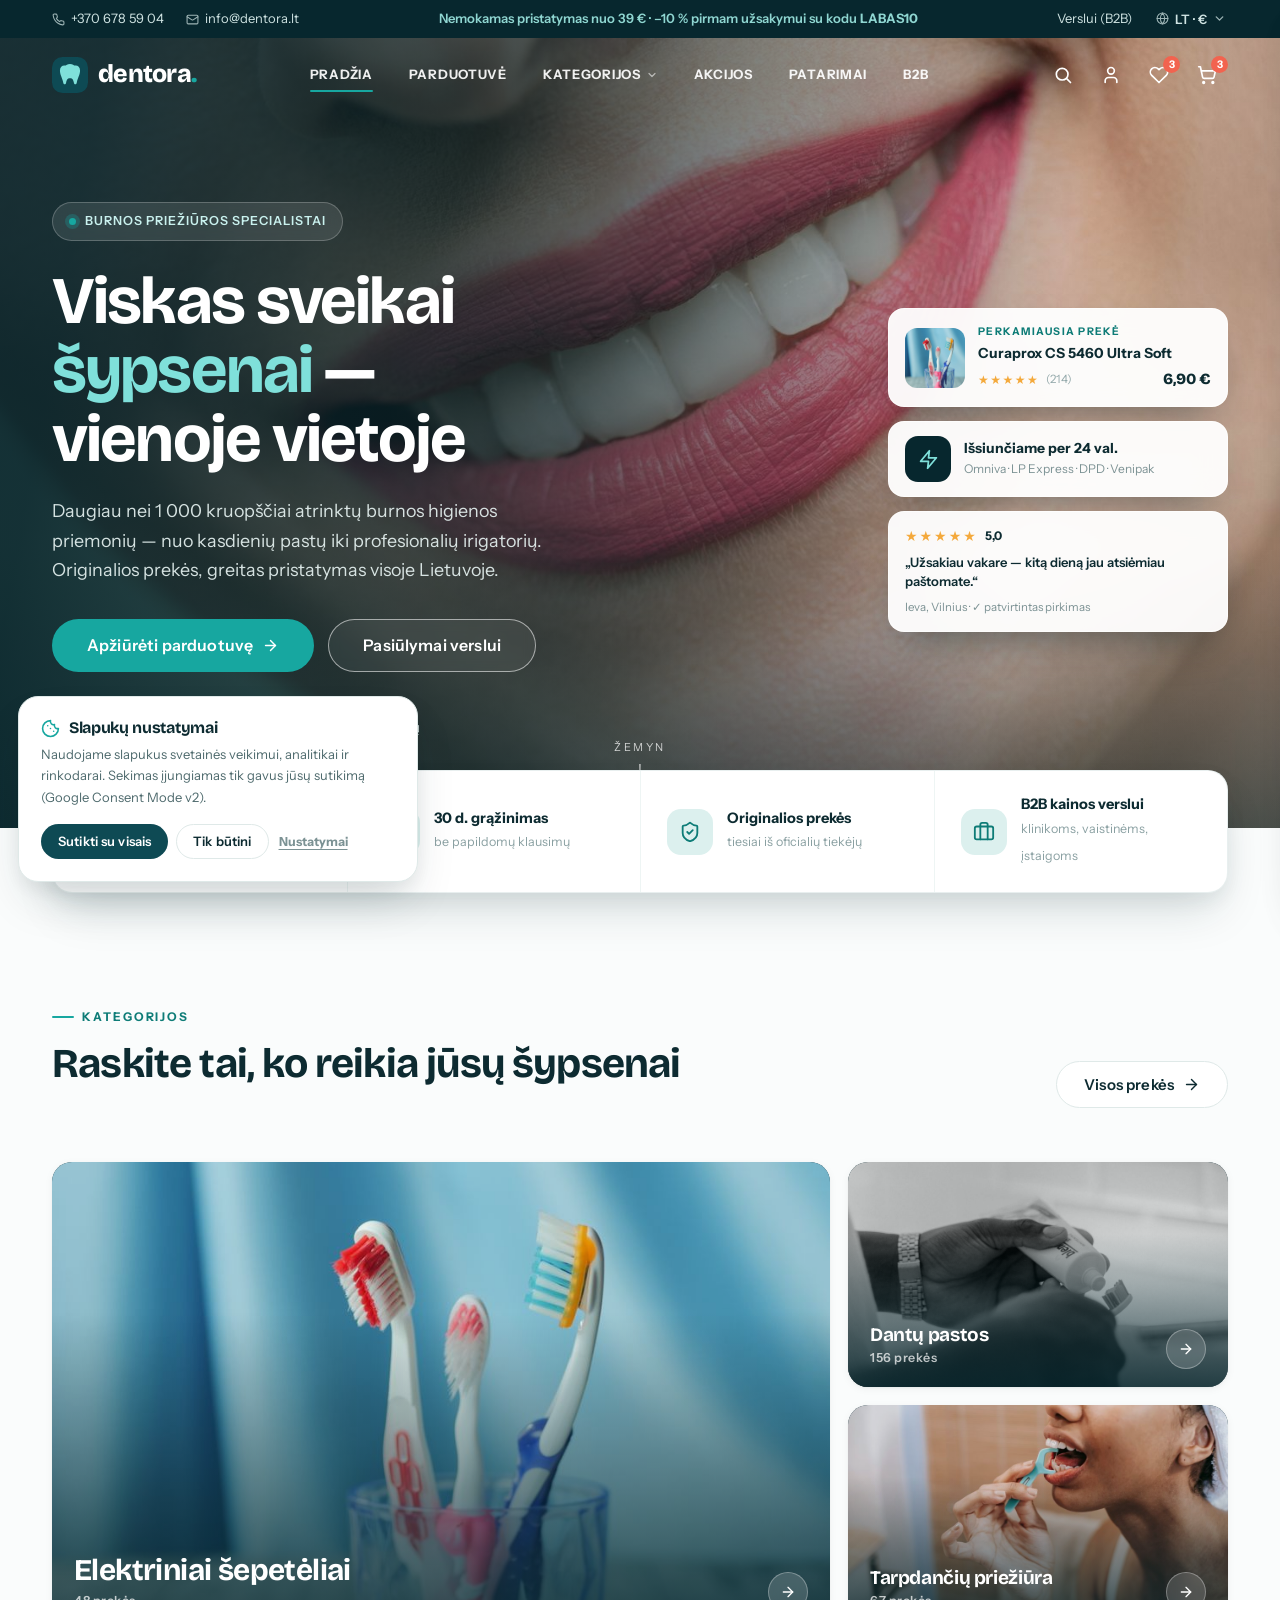
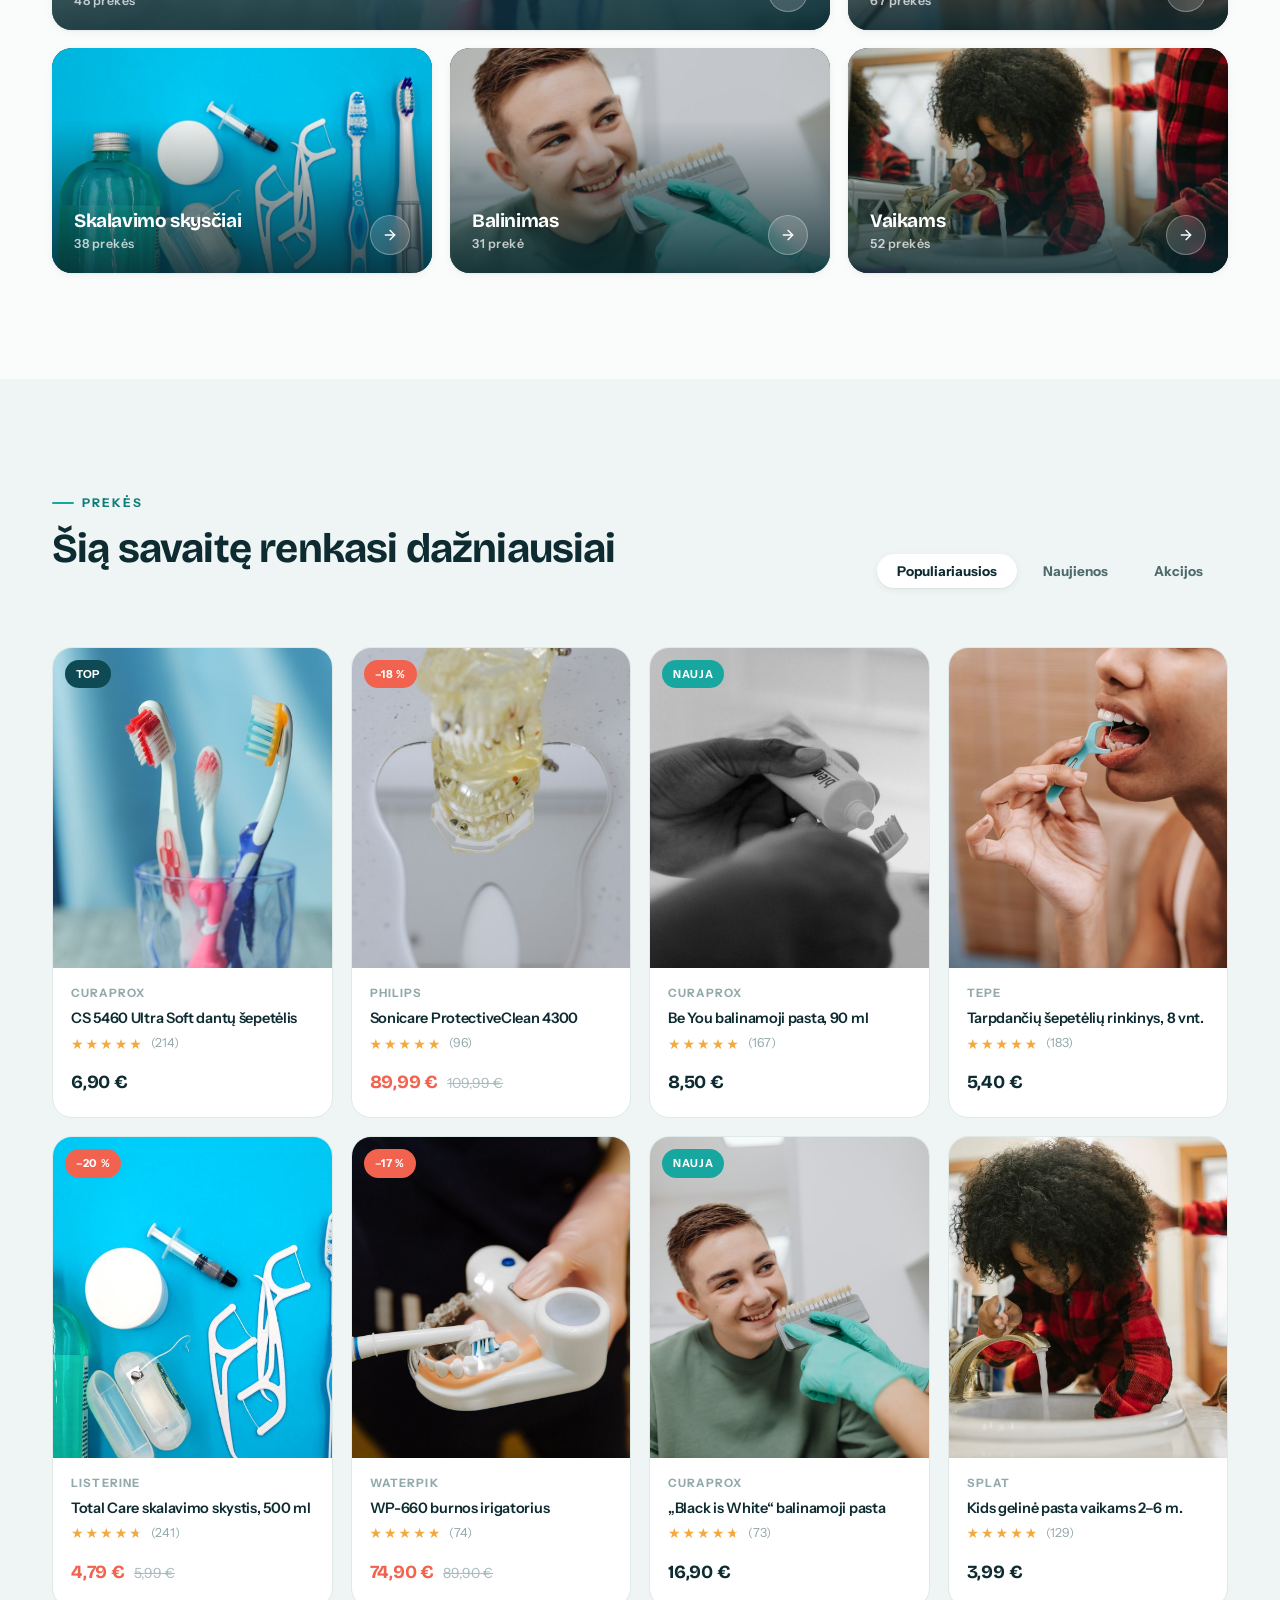
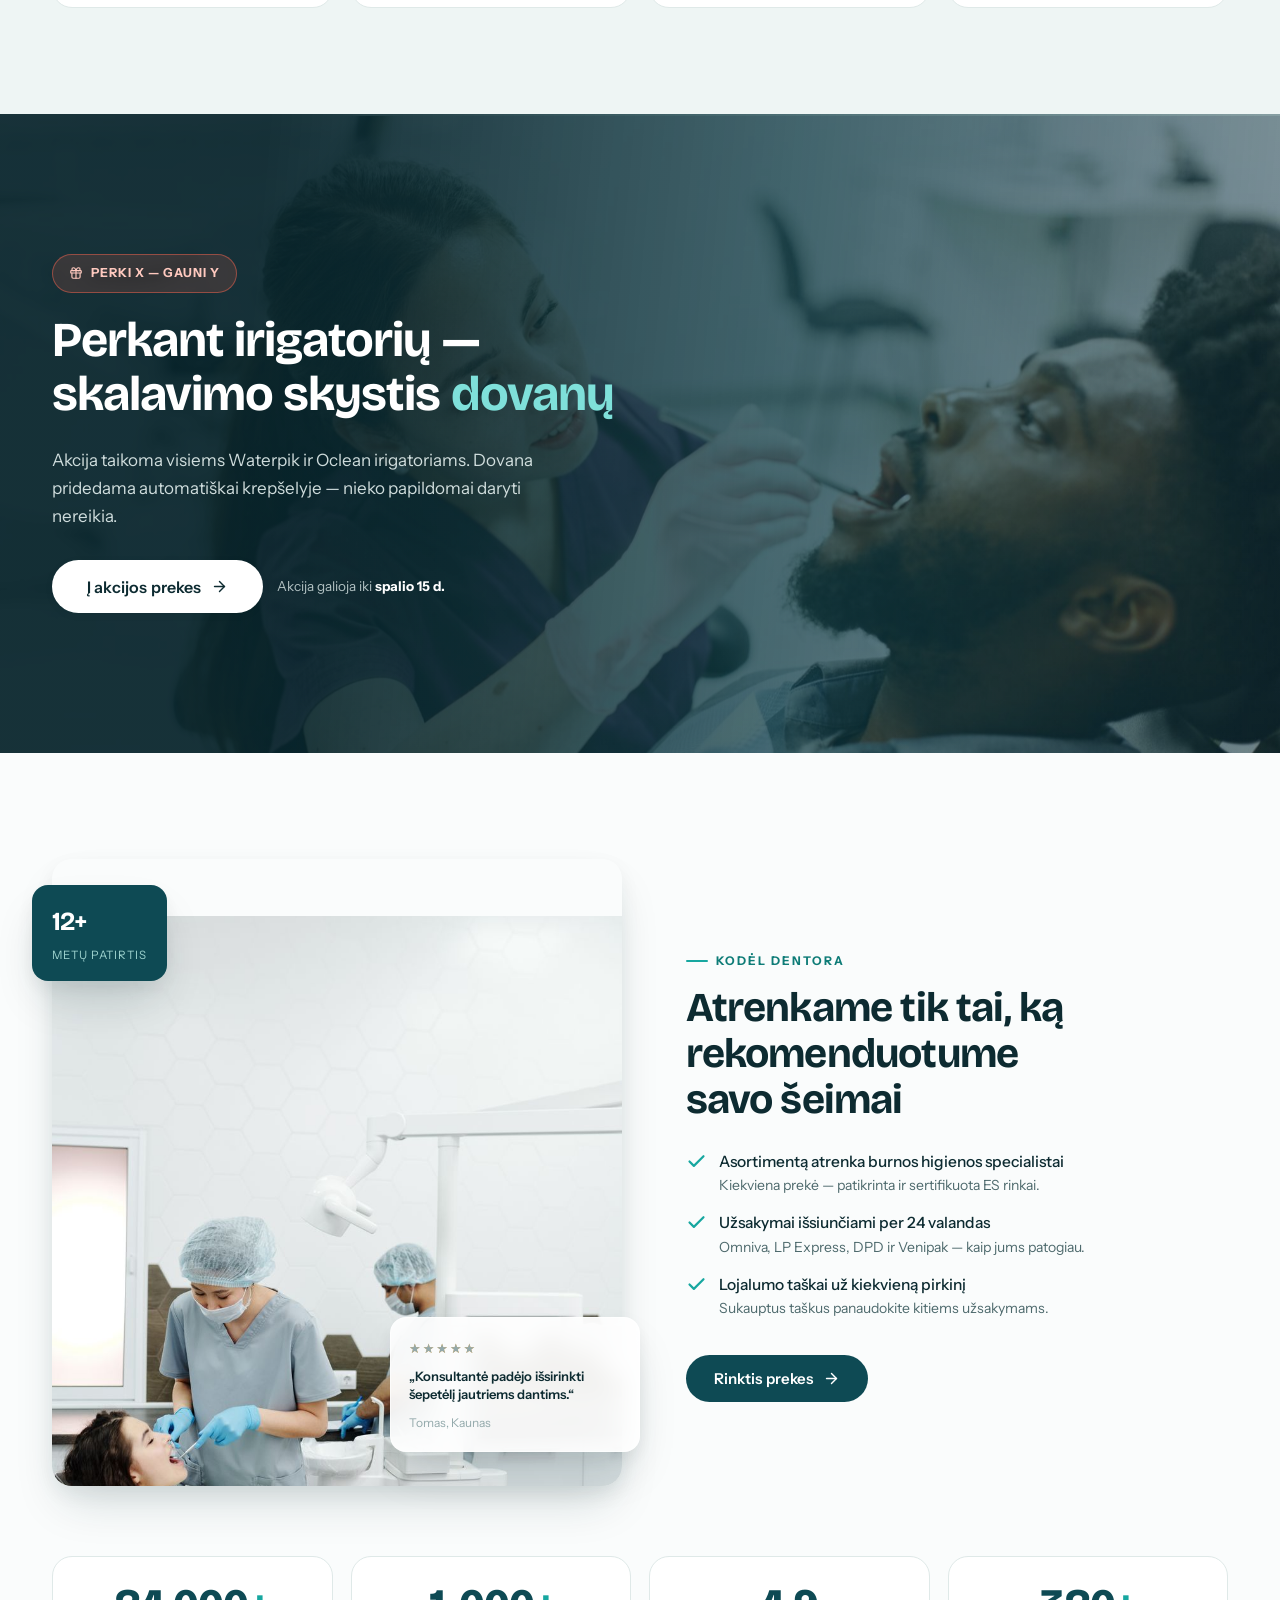
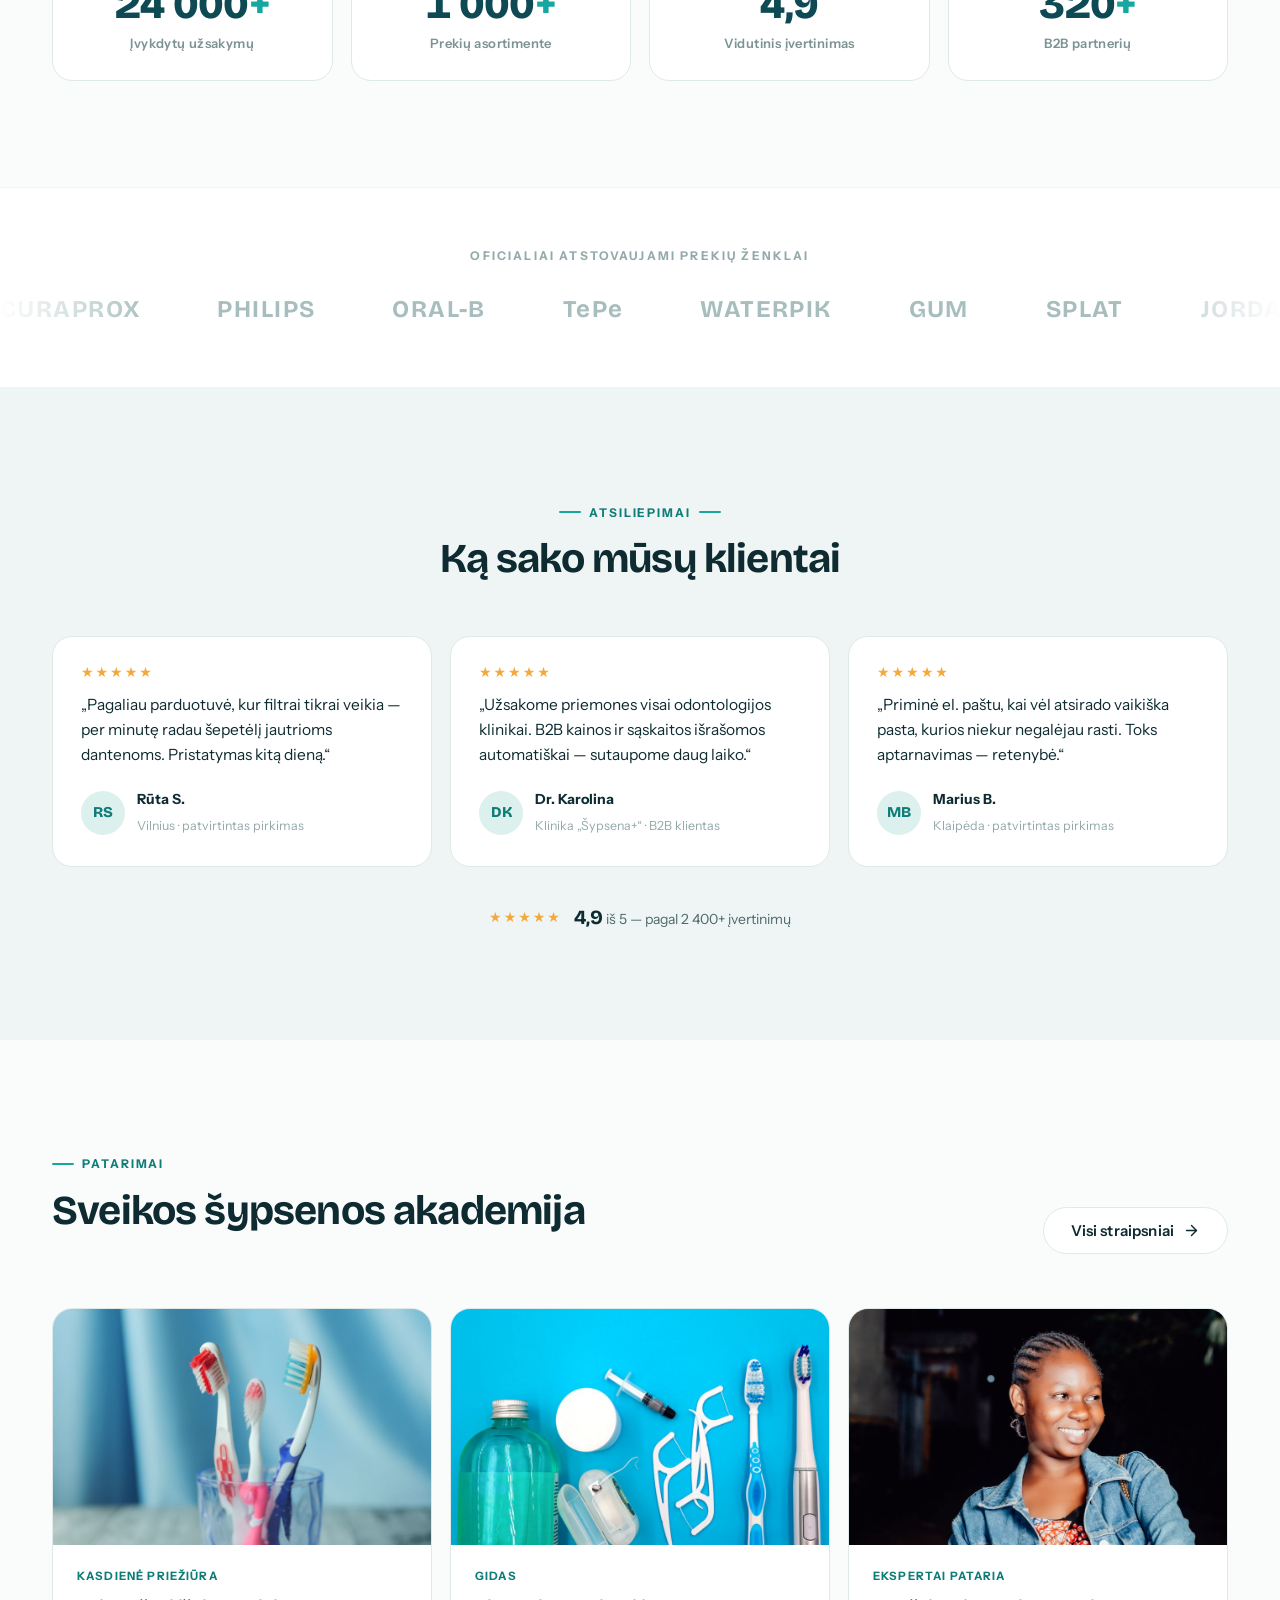
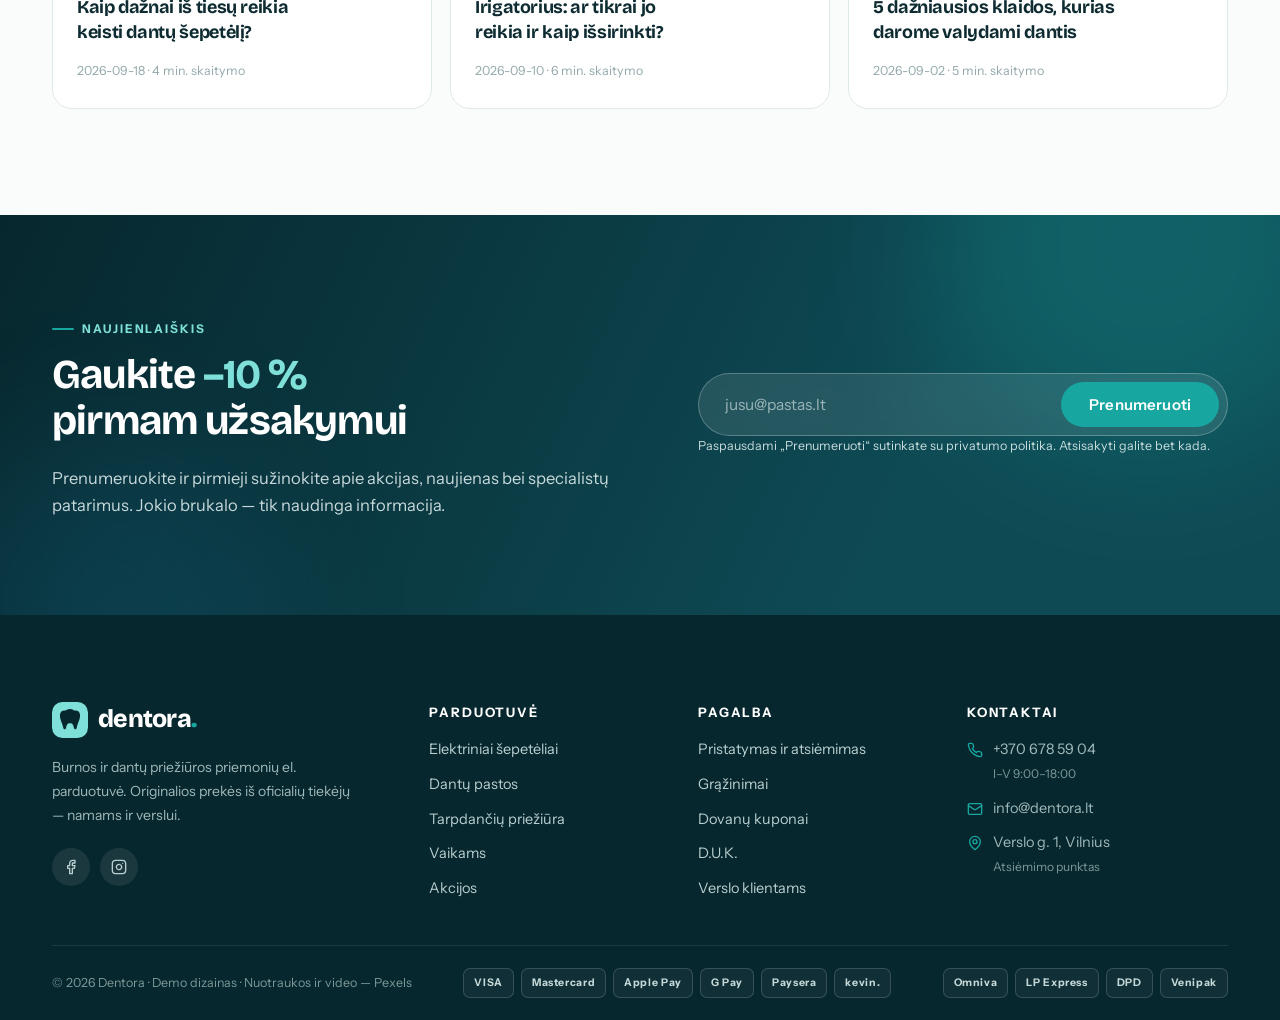
==== commit d33b8c24: "Hero: struktūruotas kortelių stulpelis desktop, slenkama eilė mobile Co-Authored-By: Claude Fable 5 " ====
--- a/index.html
+++ b/index.html
@@ -114,19 +114,8 @@
   <video class="hero__media" autoplay muted loop playsinline preload="metadata" poster="assets/img/3762453.jpg">
     <source src="assets/video/hero.mp4" type="video/mp4">
   </video>
-  <div class="hero__floats" aria-hidden="true">
-    <div class="float-card float-card--product" data-depth="18">
-      <img src="assets/img/13466251.jpg" alt="">
-      <div><div class="t">Curaprox CS 5460<br>Ultra Soft</div><div class="p">6,90 €</div></div>
-    </div>
-    <div class="float-chip" data-depth="30"><svg><use href="#i-bolt"/></svg>Išsiunčiame per 24 val.</div>
-    <div class="float-card float-card--review" data-depth="10">
-      <span class="stars" style="--r:100%">★★★★★</span>
-      <p>„Užsakiau vakare — kitą dieną jau atsiėmiau paštomate.“</p>
-      <span>Ieva, Vilnius</span>
-    </div>
-  </div>
-  <div class="container">
+  <div class="container">
+    <div class="hero__grid">
     <div class="hero__content">
       <span class="hero__eyebrow"><span class="dot"></span>Burnos priežiūros specialistai</span>
       <h1>Viskas sveikai <em>šypsenai</em> — vienoje vietoje</h1>
@@ -139,6 +128,29 @@
         <span class="stars" style="--r:96%">★★★★★</span>
         <span><b>4,9 / 5</b> — daugiau nei 2 400 pirkėjų įvertinimų</span>
       </div>
+    </div>
+    <aside class="hero__cards" aria-label="Pasitikėjimo ženklai">
+      <a class="hero-card" href="preke.html" data-depth="14">
+        <img class="hero-card__img" src="assets/img/13466251.jpg" alt="Curaprox dantų šepetėlis">
+        <span class="hero-card__body">
+          <span class="hero-card__label">Perkamiausia prekė</span>
+          <b>Curaprox CS 5460 Ultra Soft</b>
+          <span class="hero-card__meta"><span class="stars" style="--r:98%">★★★★★</span><span class="hero-card__count">(214)</span><span class="hero-card__price">6,90 €</span></span>
+        </span>
+      </a>
+      <div class="hero-card" data-depth="22">
+        <span class="hero-card__icon"><svg><use href="#i-bolt"/></svg></span>
+        <span class="hero-card__body">
+          <b>Išsiunčiame per 24 val.</b>
+          <small>Omniva · LP Express · DPD · Venipak</small>
+        </span>
+      </div>
+      <div class="hero-card hero-card--review" data-depth="8">
+        <span class="hero-card__stars"><span class="stars" style="--r:100%">★★★★★</span><small>5,0</small></span>
+        <p>„Užsakiau vakare — kitą dieną jau atsiėmiau paštomate.“</p>
+        <small>Ieva, Vilnius · ✓ patvirtintas pirkimas</small>
+      </div>
+    </aside>
     </div>
   </div>
   <a class="hero__scroll" href="#kategorijos" aria-label="Slinkti žemyn">Žemyn<span></span></a>
--- a/assets/css/style.css
+++ b/assets/css/style.css
@@ -323,29 +323,50 @@
 .hero__scroll span{display:block;width:1.5px;height:38px;background:linear-gradient(180deg,#fff,transparent);animation:drip 2s ease infinite}
 @keyframes drip{0%{transform:scaleY(0);transform-origin:top}45%{transform:scaleY(1);transform-origin:top}55%{transform:scaleY(1);transform-origin:bottom}100%{transform:scaleY(0);transform-origin:bottom}}
 
-/* Plaukiojančios kortelės hero dešinėje */
-.hero__floats{position:absolute;inset:0;z-index:3;pointer-events:none}
+/* Plaukiojanti kortelė („Kodėl Dentora“ sekcijai) */
 .float-card{
   position:absolute;background:rgba(255,255,255,.92);backdrop-filter:blur(12px);
   border:1px solid rgba(255,255,255,.6);border-radius:16px;box-shadow:var(--shadow-l);
   animation:floaty 7s ease-in-out infinite;will-change:transform;
 }
-.float-card--product{right:13%;top:30%;display:flex;gap:12px;align-items:center;padding:12px 18px 12px 12px;animation-delay:.6s}
-.float-card--product img{width:56px;height:56px;border-radius:10px;object-fit:cover}
-.float-card--product .t{font-size:13px;font-weight:700;color:var(--ink);line-height:1.25}
-.float-card--product .p{font-size:13px;font-weight:700;color:var(--aqua-ink)}
 .float-card--review{right:26%;bottom:20%;max-width:250px;padding:16px 18px;animation-delay:1.6s}
 .float-card--review .stars{font-size:13px}
 .float-card--review p{font-size:13px;color:var(--ink);font-weight:600;margin:6px 0 4px;line-height:1.4}
 .float-card--review span{font-size:12px;color:#93A9AB}
-.float-chip{
-  position:absolute;right:8%;top:56%;display:inline-flex;align-items:center;gap:8px;
-  background:var(--deep);color:#BFE9E6;border-radius:999px;padding:10px 18px;
-  font-size:12.5px;font-weight:700;letter-spacing:.04em;box-shadow:var(--shadow-l);
-  animation:floaty 8s ease-in-out infinite;animation-delay:2.4s;
-}
-.float-chip svg{width:15px;height:15px;color:var(--aqua)}
 @keyframes floaty{0%,100%{translate:0 0}50%{translate:0 -14px}}
+
+/* Struktūruotas hero kortelių stulpelis */
+.hero__grid{display:grid;grid-template-columns:minmax(0,1fr) auto;align-items:center;gap:clamp(28px,4vw,72px)}
+.hero__cards{display:flex;flex-direction:column;gap:14px;width:340px;max-width:100%}
+.hero-card{
+  display:flex;align-items:center;gap:13px;
+  background:rgba(255,255,255,.95);backdrop-filter:blur(12px);
+  border:1px solid rgba(255,255,255,.65);border-radius:16px;
+  padding:14px 16px;box-shadow:0 20px 44px -18px rgba(4,26,31,.55);
+  color:var(--ink);text-decoration:none;
+  animation:floatSoft 7s ease-in-out infinite;
+  transition:box-shadow .3s ease,border-color .3s ease;
+}
+.hero__cards .hero-card:nth-child(2){animation-delay:1.4s}
+.hero__cards .hero-card:nth-child(3){animation-delay:2.8s}
+a.hero-card:hover{border-color:var(--aqua);box-shadow:0 26px 52px -16px rgba(4,26,31,.65);color:var(--ink)}
+@keyframes floatSoft{0%,100%{translate:0 0}50%{translate:0 -8px}}
+.hero-card__img{width:60px;height:60px;border-radius:12px;object-fit:cover;flex:none}
+.hero-card__icon{width:46px;height:46px;border-radius:13px;flex:none;display:grid;place-items:center;background:var(--deep);color:#7FE0DA}
+.hero-card__icon svg{width:21px;height:21px}
+.hero-card__body{flex:1;min-width:0}
+.hero-card__label{display:block;font-size:10.5px;font-weight:800;letter-spacing:.12em;text-transform:uppercase;color:var(--aqua-ink);margin-bottom:3px}
+.hero-card__body b{display:block;font-size:14px;line-height:1.3}
+.hero-card__body small{display:block;font-size:12px;color:#7C9294;margin-top:2px}
+.hero-card__meta{display:flex;align-items:center;gap:7px;margin-top:5px}
+.hero-card__meta .stars{font-size:12px;letter-spacing:1.5px}
+.hero-card__count{font-size:11.5px;color:#93A9AB}
+.hero-card__price{margin-left:auto;font-family:var(--font-display);font-weight:800;font-size:15.5px;color:var(--ink)}
+.hero-card--review{display:block}
+.hero-card--review .hero-card__stars{display:flex;align-items:center;gap:7px}
+.hero-card--review .hero-card__stars small{font-weight:800;color:var(--ink);font-size:12px}
+.hero-card--review p{margin:7px 0;font-size:13px;font-weight:600;line-height:1.45;color:var(--ink)}
+.hero-card--review>small{display:block;font-size:11.5px;color:#7C9294}
 
 /* ---------- USP juosta (užlipa ant hero) ---------- */
 .usp-wrap{position:relative;z-index:6;margin-top:-58px}
@@ -953,11 +974,6 @@
 .js .reveal[data-delay="5"]{transition-delay:.4s}
 
 /* ---------- Responsyvas ---------- */
-@media (max-width:1180px){
-  .float-card--review{right:6%}
-  .float-card--product{right:5%}
-  .float-chip{right:4%}
-}
 @media (max-width:1023px){
   .nav{display:none}
   .burger{display:inline-flex}
@@ -974,7 +990,12 @@
   .benefit-grid,.testi-grid,.blog-grid{grid-template-columns:repeat(2,1fr)}
   .steps{grid-template-columns:1fr;max-width:480px}
   .step:not(:last-child)::after{display:none}
-  .hero__floats{display:none}
+  .hero__grid{grid-template-columns:1fr;gap:0}
+  .hero__content{padding:60px 0 0}
+  .hero__cards{flex-direction:row;width:100%;margin:28px 0 56px;padding:4px 2px 10px;overflow-x:auto;scroll-snap-type:x mandatory;scrollbar-width:none;-webkit-overflow-scrolling:touch}
+  .hero__cards::-webkit-scrollbar{display:none}
+  .hero-card{flex:0 0 auto;width:min(76vw,270px);scroll-snap-align:start;animation:none}
+  .hero__scroll{display:none}
   .topbar__hide-m{display:none!important}
   .footer__grid{grid-template-columns:1fr 1fr}
 }
@@ -995,7 +1016,6 @@
   .usp:nth-child(n+2){border-top:1px solid var(--mist)}
   .usp-wrap{margin-top:-40px}
   .hero{min-height:640px}
-  .hero__scroll{display:none}
   .form-grid{grid-template-columns:1fr}
   .newsletter form{flex-direction:column;border-radius:22px}
   .newsletter .btn{width:100%}
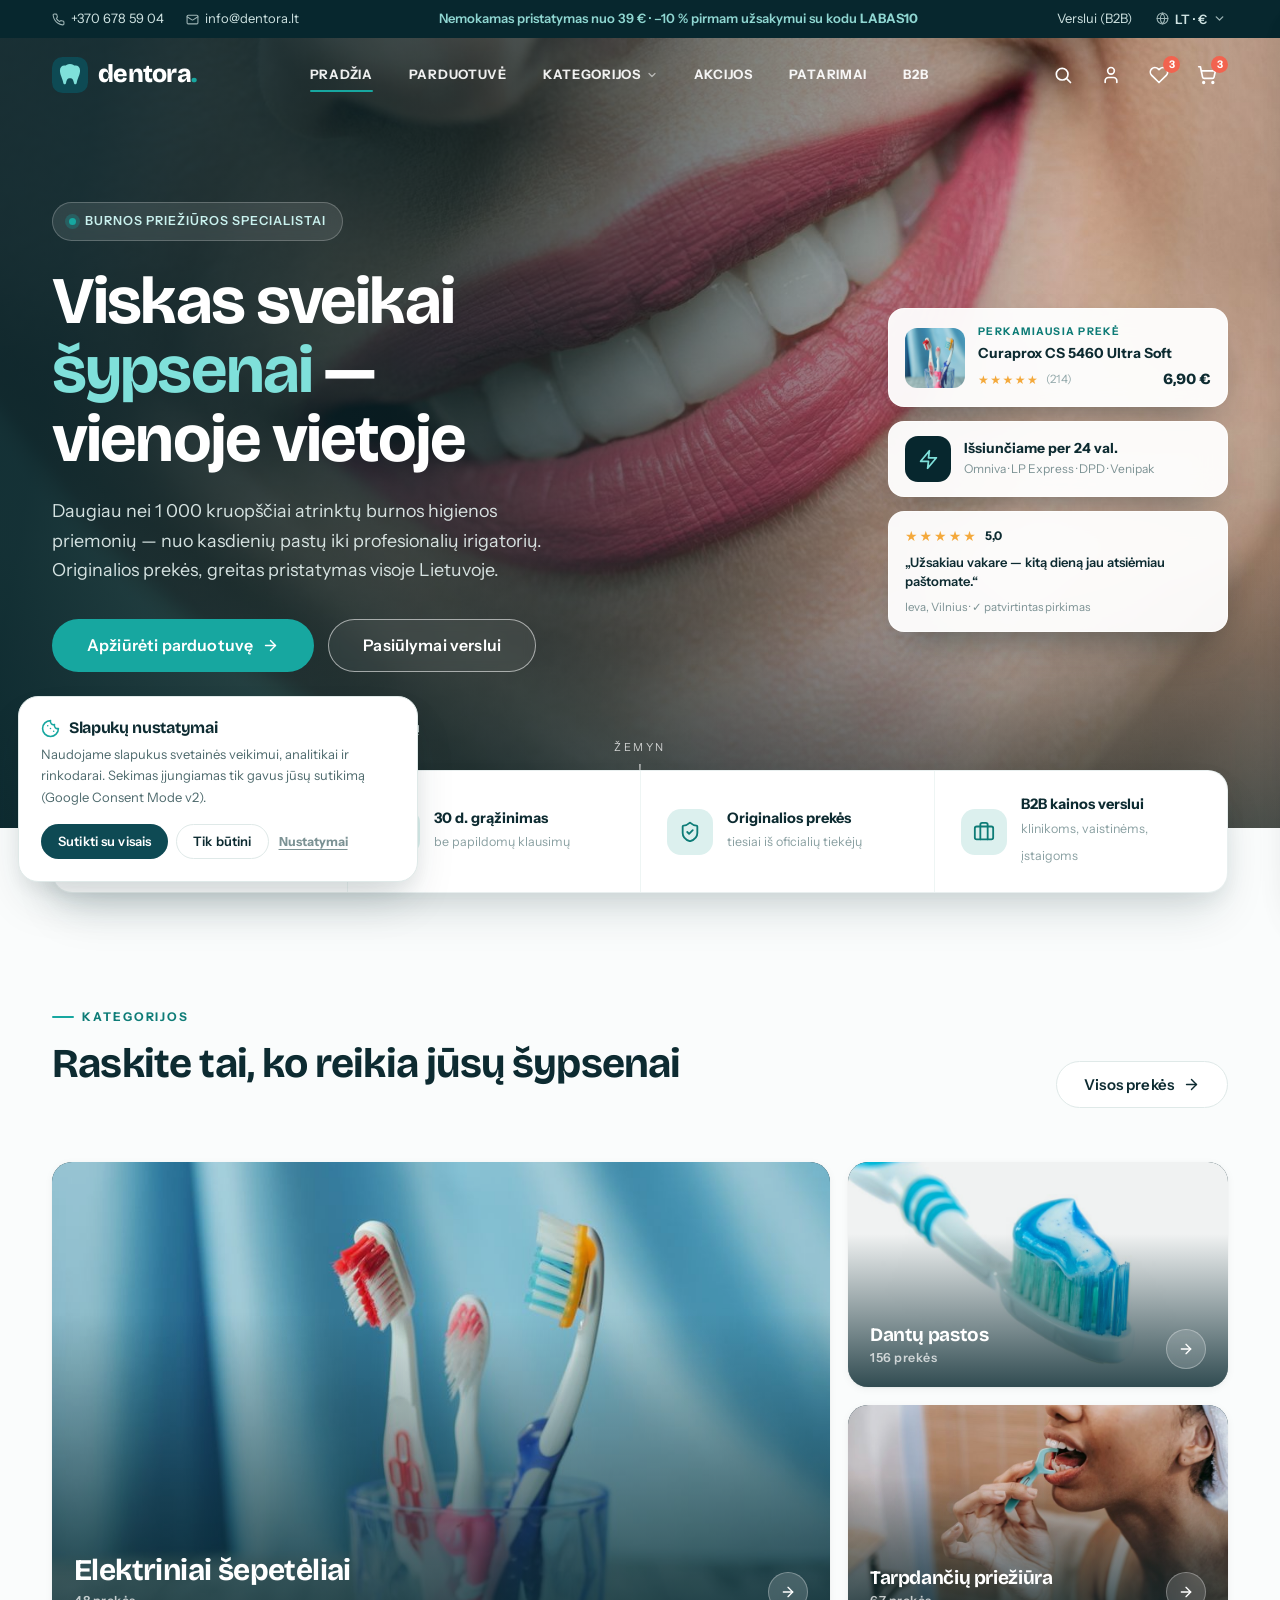
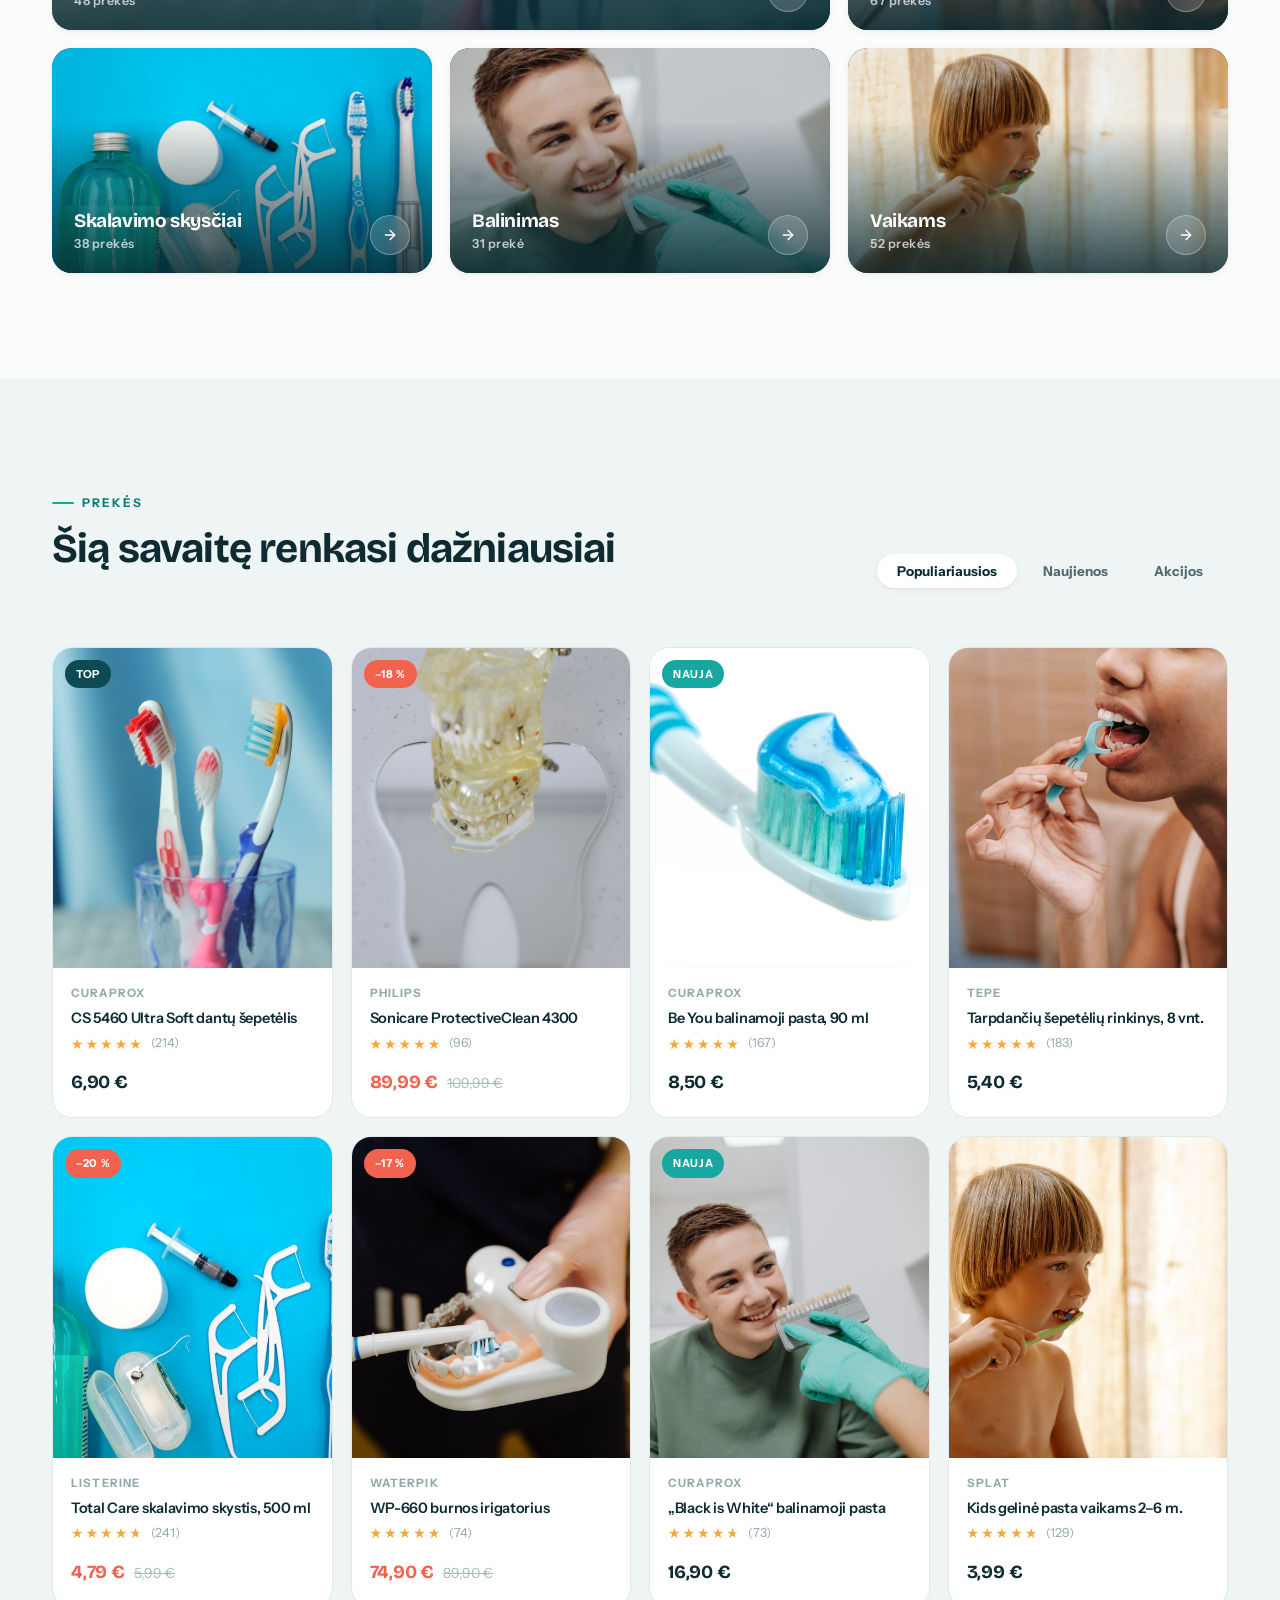
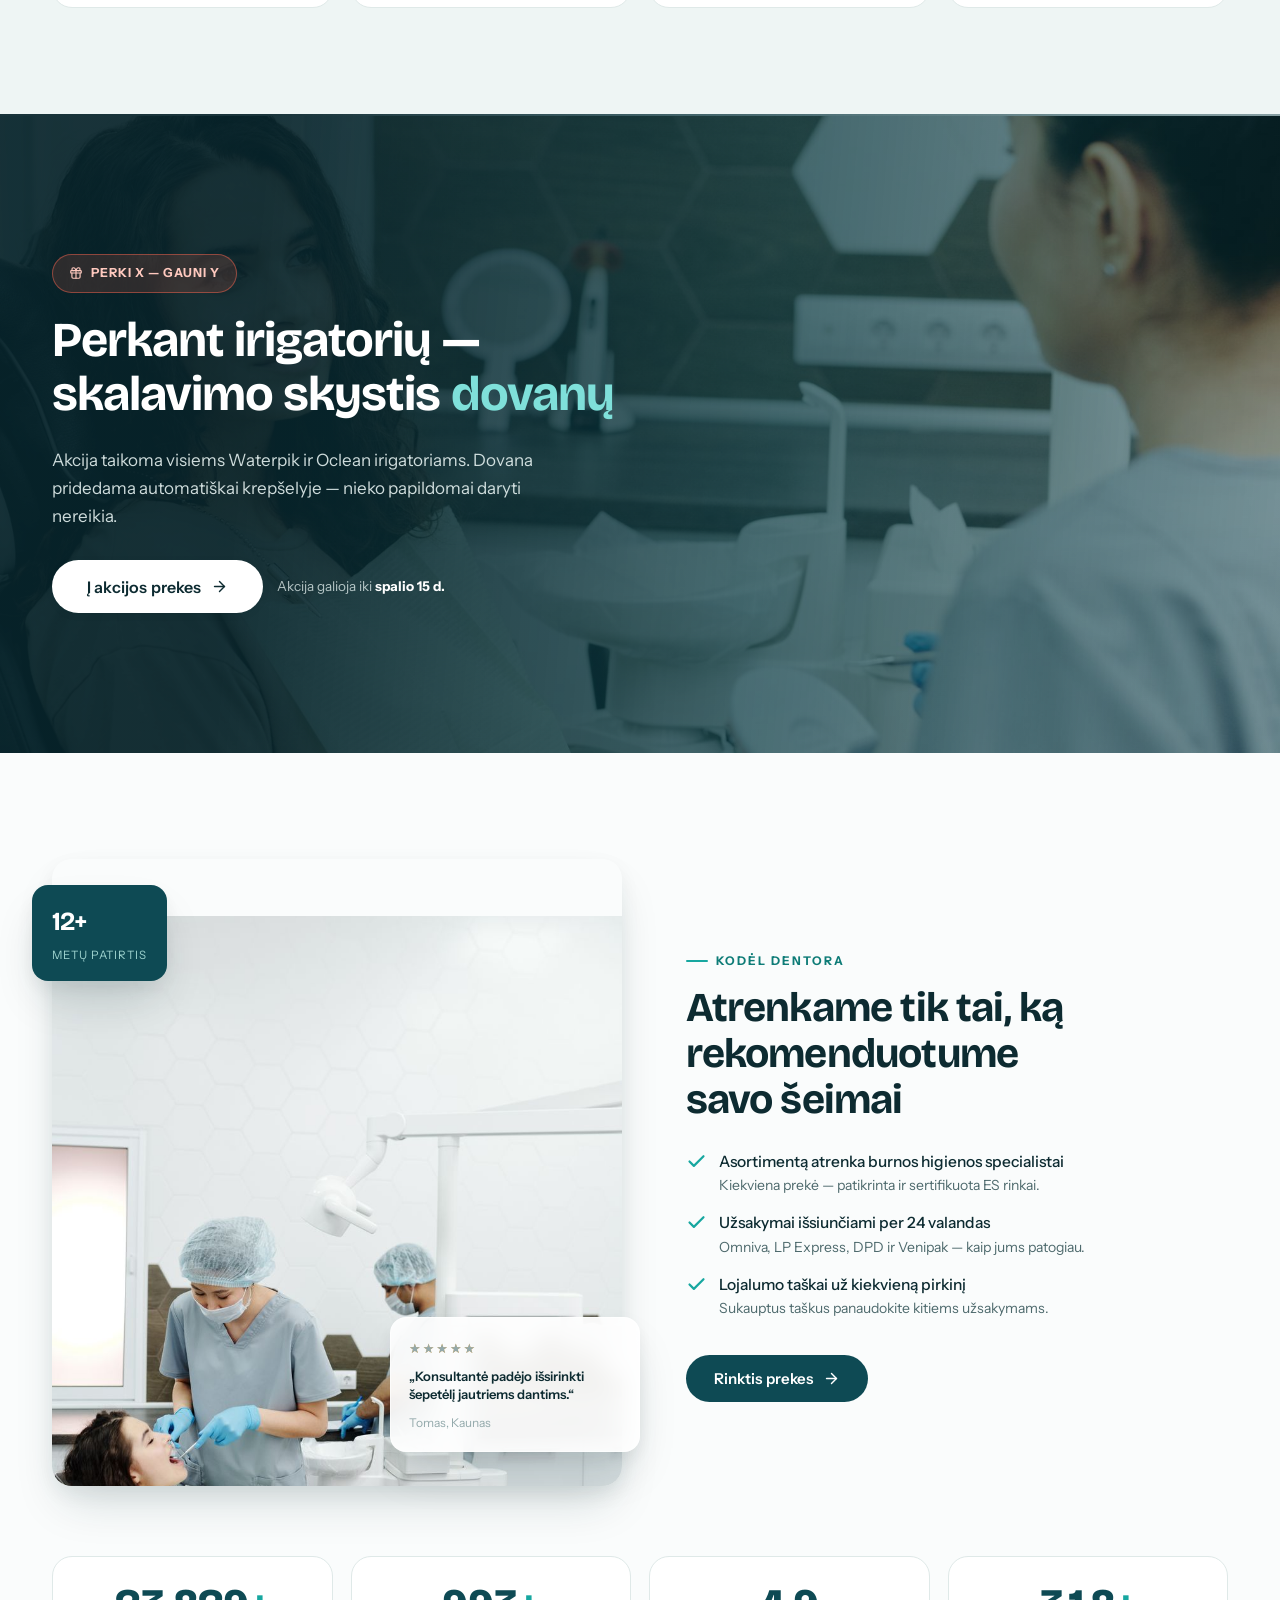
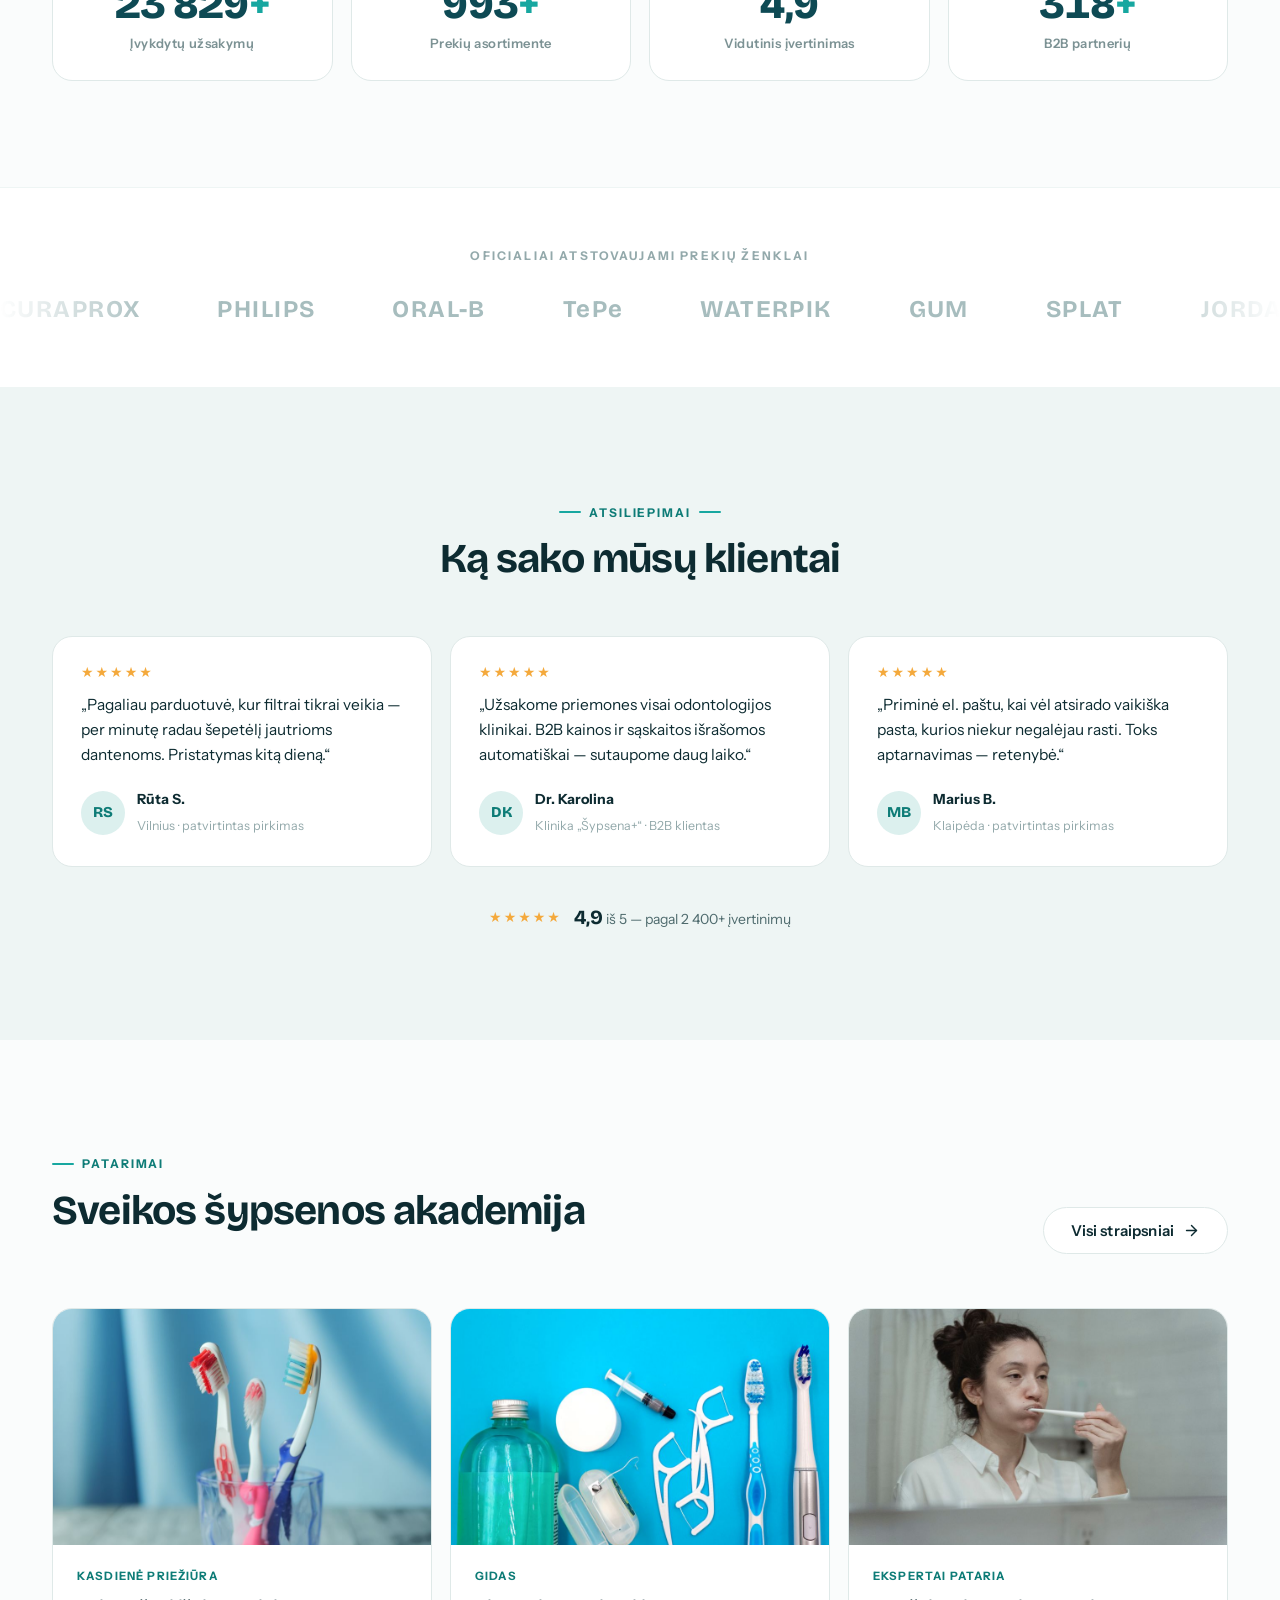
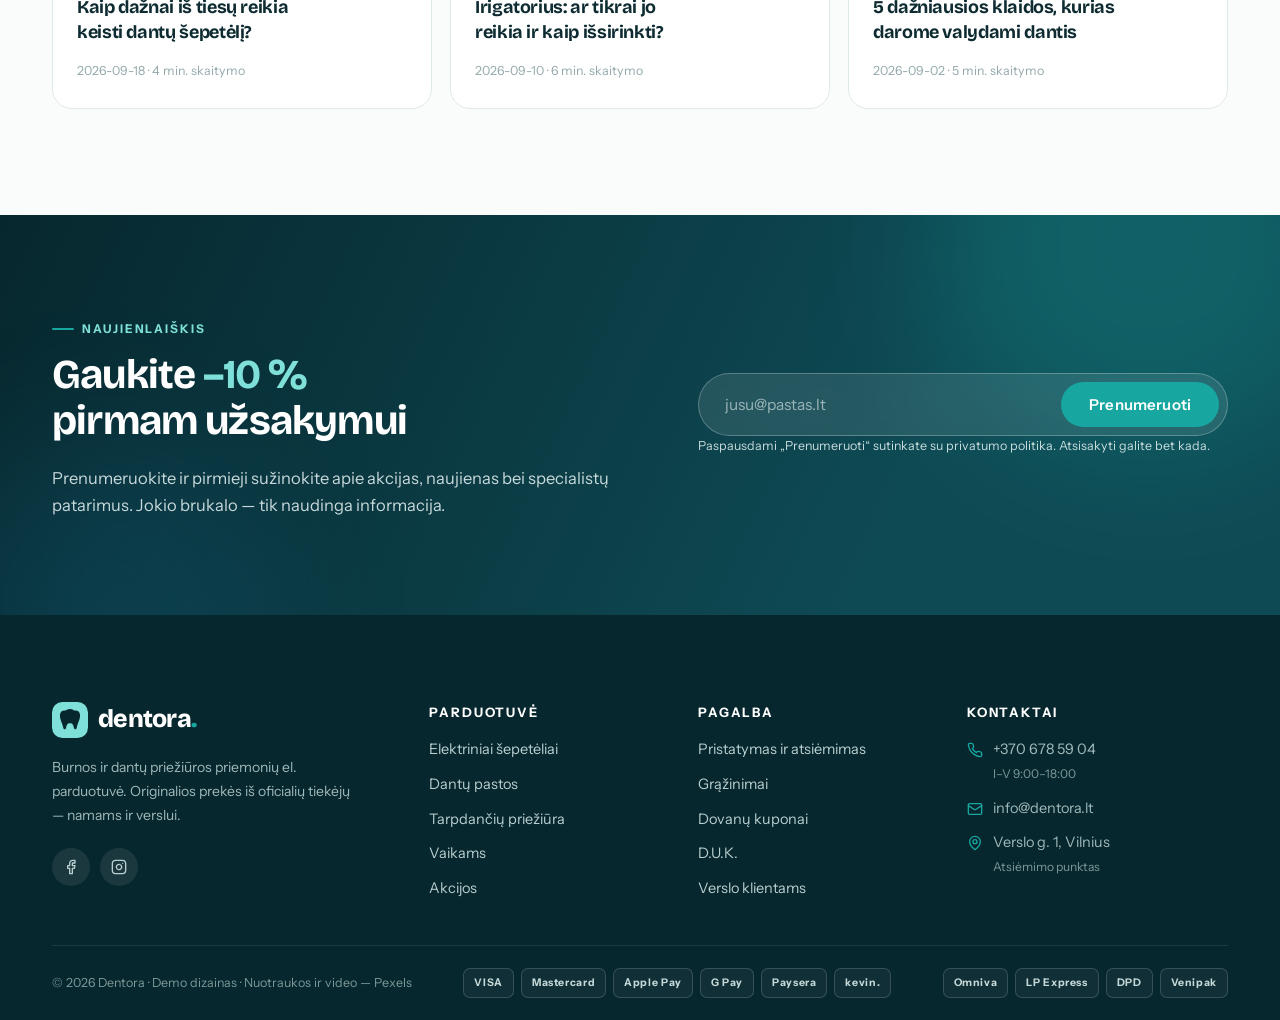
==== commit b5155c15: "Atnaujintos turinio nuotraukos: lokalizuota vaizdinė medžiaga Europos rinkai Co-Authored-By: Claude " ====
--- a/index.html
+++ b/index.html
@@ -199,7 +199,7 @@
         </div>
       </a>
       <a class="cat-card reveal" data-delay="1" href="parduotuve.html?cat=pastos">
-        <img src="assets/img/6322805.jpg" alt="Dantų pastos" loading="lazy">
+        <img src="assets/img/216729.jpg" alt="Dantų pastos" loading="lazy">
         <div class="cat-card__body">
           <div><h3>Dantų pastos</h3><small>156 prekės</small></div>
           <span class="cat-card__arrow"><svg><use href="#i-arrow"/></svg></span>
@@ -227,7 +227,7 @@
         </div>
       </a>
       <a class="cat-card reveal" data-delay="3" href="parduotuve.html?cat=vaikams">
-        <img src="assets/img/10566139.jpg" alt="Burnos priežiūra vaikams" loading="lazy">
+        <img src="assets/img/7086231.jpg" alt="Burnos priežiūra vaikams" loading="lazy">
         <div class="cat-card__body">
           <div><h3>Vaikams</h3><small>52 prekės</small></div>
           <span class="cat-card__arrow"><svg><use href="#i-arrow"/></svg></span>
@@ -256,7 +256,7 @@
       <article class="prod-card reveal" data-tags="top">
         <div class="prod-card__media">
           <img class="main" src="assets/img/13466251.jpg" alt="Curaprox CS 5460 dantų šepetėlis" loading="lazy">
-          <img class="alt" src="assets/img/5622235.jpg" alt="" loading="lazy">
+          <img class="alt" src="assets/img/4269368.jpg" alt="" loading="lazy">
           <div class="prod-card__badges"><span class="badge badge--top">Top</span></div>
           <button class="prod-card__wish" type="button" data-wish aria-label="Į mėgstamas"><svg><use href="#i-heart"/></svg></button>
           <div class="prod-card__quick"><button class="btn btn--primary" type="button" data-add>Į krepšelį</button></div>
@@ -287,8 +287,8 @@
 
       <article class="prod-card reveal" data-delay="2" data-tags="naujiena">
         <div class="prod-card__media">
-          <img class="main" src="assets/img/6322805.jpg" alt="Curaprox Be You dantų pasta" loading="lazy">
-          <img class="alt" src="assets/img/7298650.jpg" alt="" loading="lazy">
+          <img class="main" src="assets/img/216729.jpg" alt="Curaprox Be You dantų pasta" loading="lazy">
+          <img class="alt" src="assets/img/7622561.jpg" alt="" loading="lazy">
           <div class="prod-card__badges"><span class="badge badge--new">Nauja</span></div>
           <button class="prod-card__wish" type="button" data-wish aria-label="Į mėgstamas"><svg><use href="#i-heart"/></svg></button>
           <div class="prod-card__quick"><button class="btn btn--primary" type="button" data-add>Į krepšelį</button></div>
@@ -319,7 +319,7 @@
       <article class="prod-card reveal" data-tags="akcija">
         <div class="prod-card__media">
           <img class="main" src="assets/img/30551804.jpg" alt="Listerine skalavimo skystis" loading="lazy">
-          <img class="alt" src="assets/img/5622235.jpg" alt="" loading="lazy">
+          <img class="alt" src="assets/img/4269368.jpg" alt="" loading="lazy">
           <div class="prod-card__badges"><span class="badge badge--sale">–20 %</span></div>
           <button class="prod-card__wish" type="button" data-wish aria-label="Į mėgstamas"><svg><use href="#i-heart"/></svg></button>
           <div class="prod-card__quick"><button class="btn btn--primary" type="button" data-add>Į krepšelį</button></div>
@@ -351,7 +351,7 @@
       <article class="prod-card reveal" data-delay="2" data-tags="naujiena">
         <div class="prod-card__media">
           <img class="main" src="assets/img/6627284.jpg" alt="Curaprox Black is White pasta" loading="lazy">
-          <img class="alt" src="assets/img/6322805.jpg" alt="" loading="lazy">
+          <img class="alt" src="assets/img/216729.jpg" alt="" loading="lazy">
           <div class="prod-card__badges"><span class="badge badge--new">Nauja</span></div>
           <button class="prod-card__wish" type="button" data-wish aria-label="Į mėgstamas"><svg><use href="#i-heart"/></svg></button>
           <div class="prod-card__quick"><button class="btn btn--primary" type="button" data-add>Į krepšelį</button></div>
@@ -366,7 +366,7 @@
 
       <article class="prod-card reveal" data-delay="3" data-tags="top naujiena">
         <div class="prod-card__media">
-          <img class="main" src="assets/img/10566139.jpg" alt="Splat Kids pasta vaikams" loading="lazy">
+          <img class="main" src="assets/img/7086231.jpg" alt="Splat Kids pasta vaikams" loading="lazy">
           <img class="alt" src="assets/img/13466251.jpg" alt="" loading="lazy">
           <button class="prod-card__wish" type="button" data-wish aria-label="Į mėgstamas"><svg><use href="#i-heart"/></svg></button>
           <div class="prod-card__quick"><button class="btn btn--primary" type="button" data-add>Į krepšelį</button></div>
@@ -386,7 +386,7 @@
 <!-- ===== PARALLAX AKCIJA ===== -->
 <section class="promo">
   <div class="promo__bg" data-parallax data-speed="0.16">
-    <img src="assets/img/5622235.jpg" alt="" loading="lazy">
+    <img src="assets/img/4269368.jpg" alt="" loading="lazy">
   </div>
   <div class="container">
     <div class="promo__inner">
@@ -508,7 +508,7 @@
         </div>
       </article>
       <article class="blog-card reveal" data-delay="2">
-        <div class="blog-card__img"><img src="assets/img/39598425.jpg" alt="Šypsena" loading="lazy"></div>
+        <div class="blog-card__img"><img src="assets/img/7622553.jpg" alt="Šypsena" loading="lazy"></div>
         <div class="blog-card__body">
           <span class="blog-card__tag">Ekspertai pataria</span>
           <h3><a href="#" data-demo>5 dažniausios klaidos, kurias darome valydami dantis</a></h3>
@@ -626,7 +626,7 @@
   </div>
   <div class="minicart__items" data-cart-items>
     <div class="cart-item" data-price="8.50">
-      <img src="assets/img/6322805.jpg" alt="">
+      <img src="assets/img/216729.jpg" alt="">
       <div class="cart-item__body">
         <p class="cart-item__title">Curaprox Be You balinamoji pasta</p>
         <p class="cart-item__meta">90 ml · Persikų skonio</p>
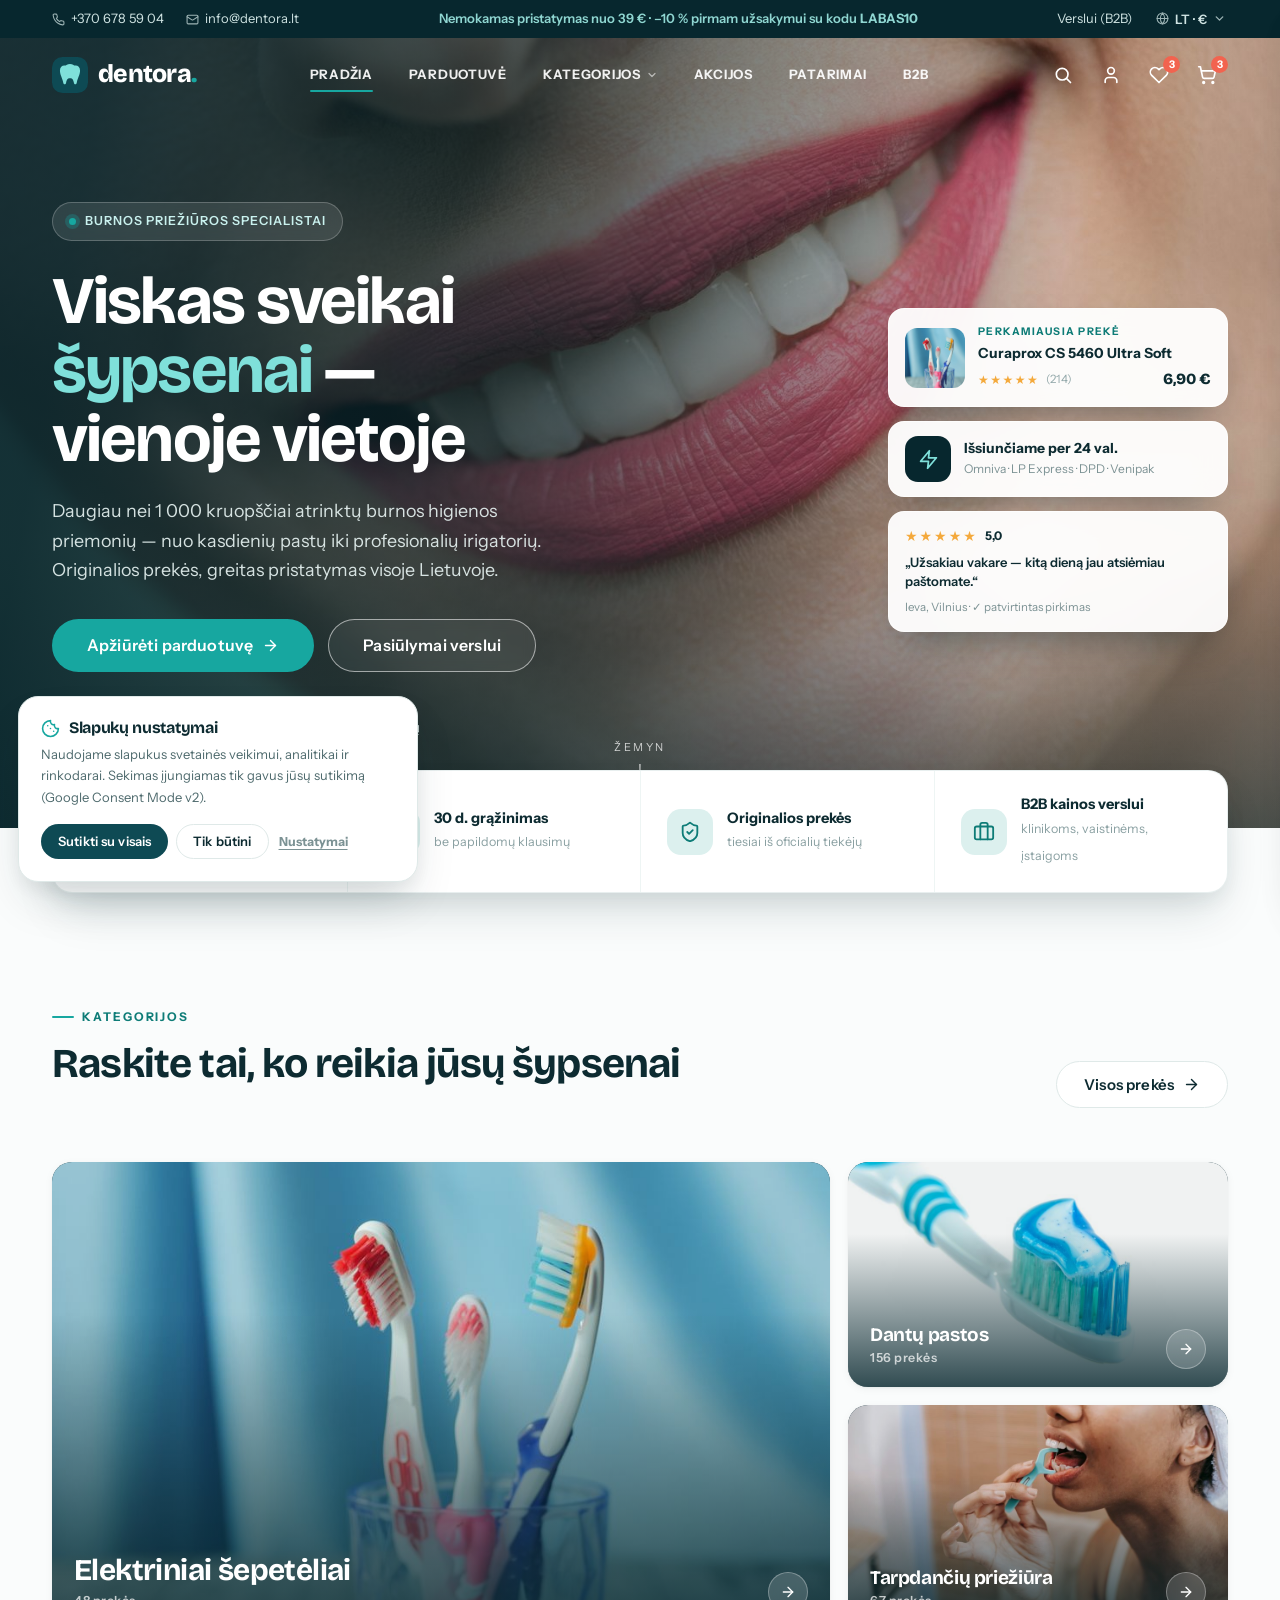
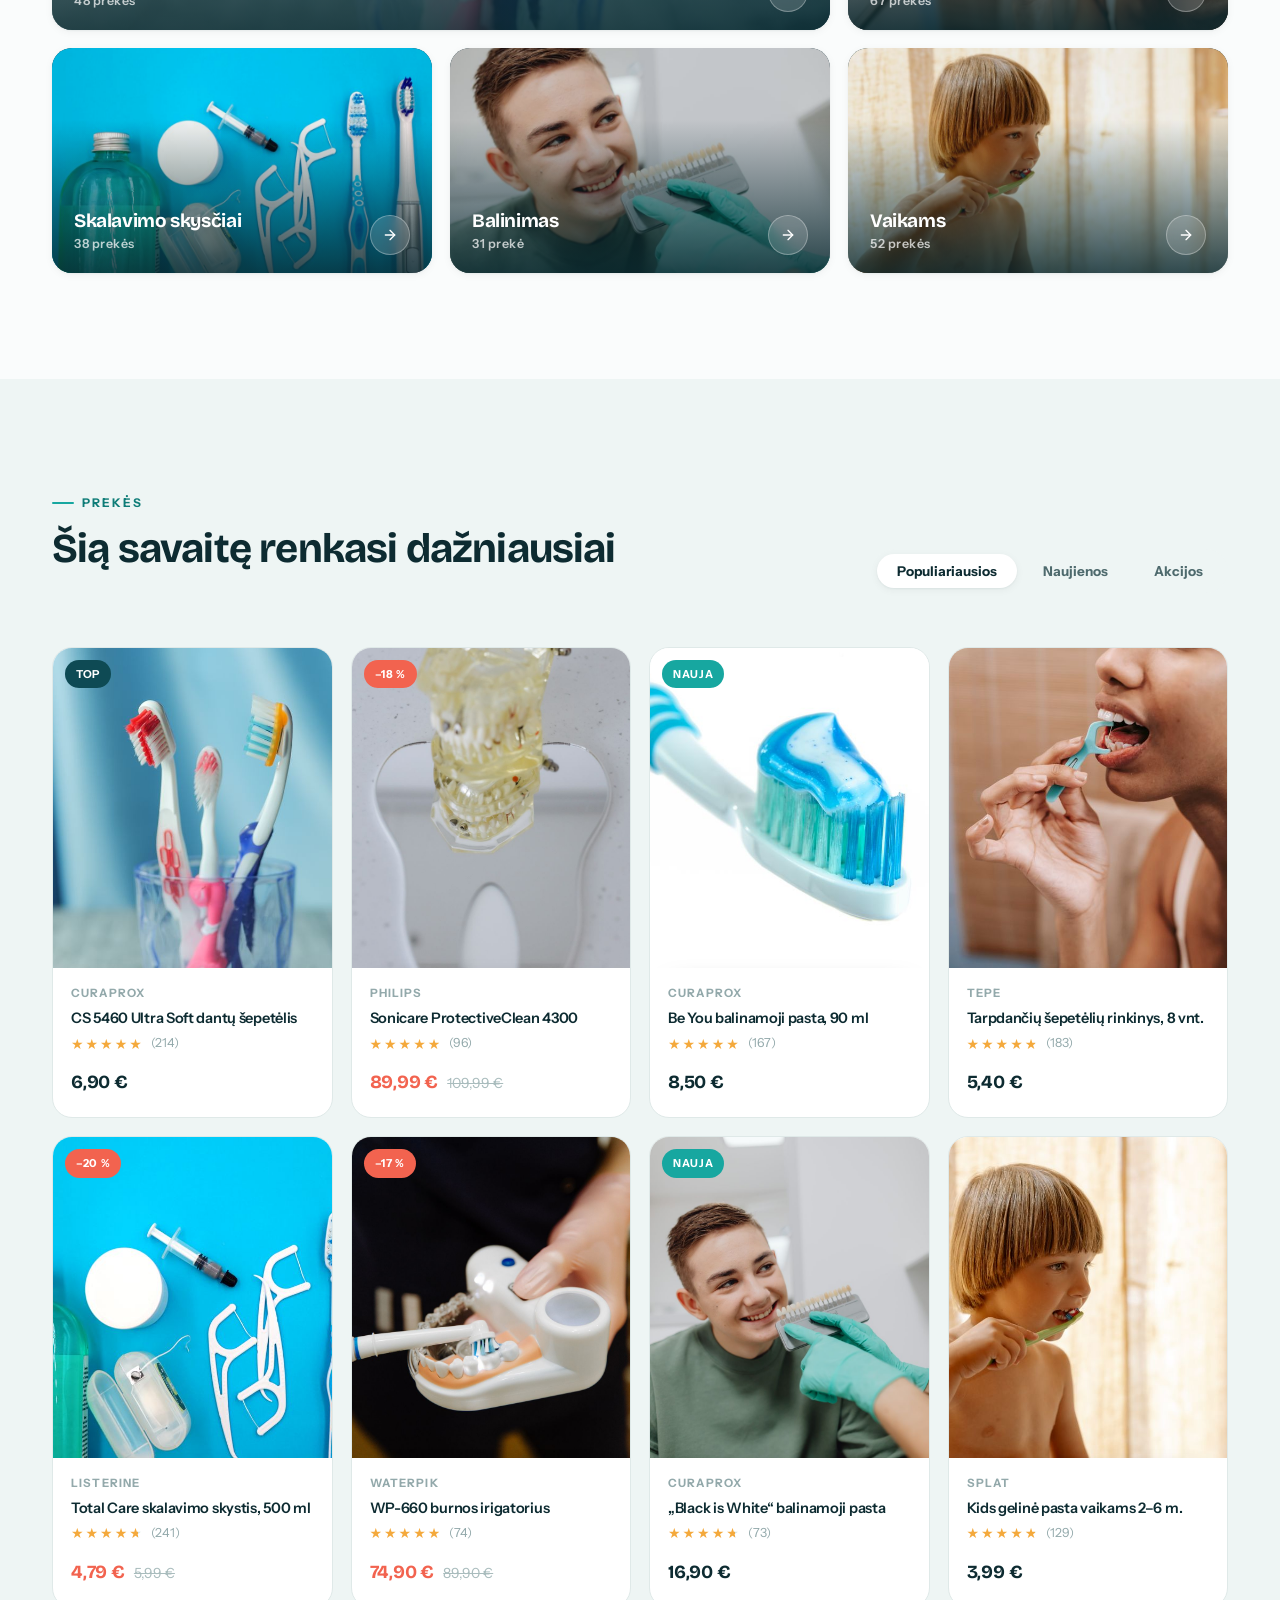
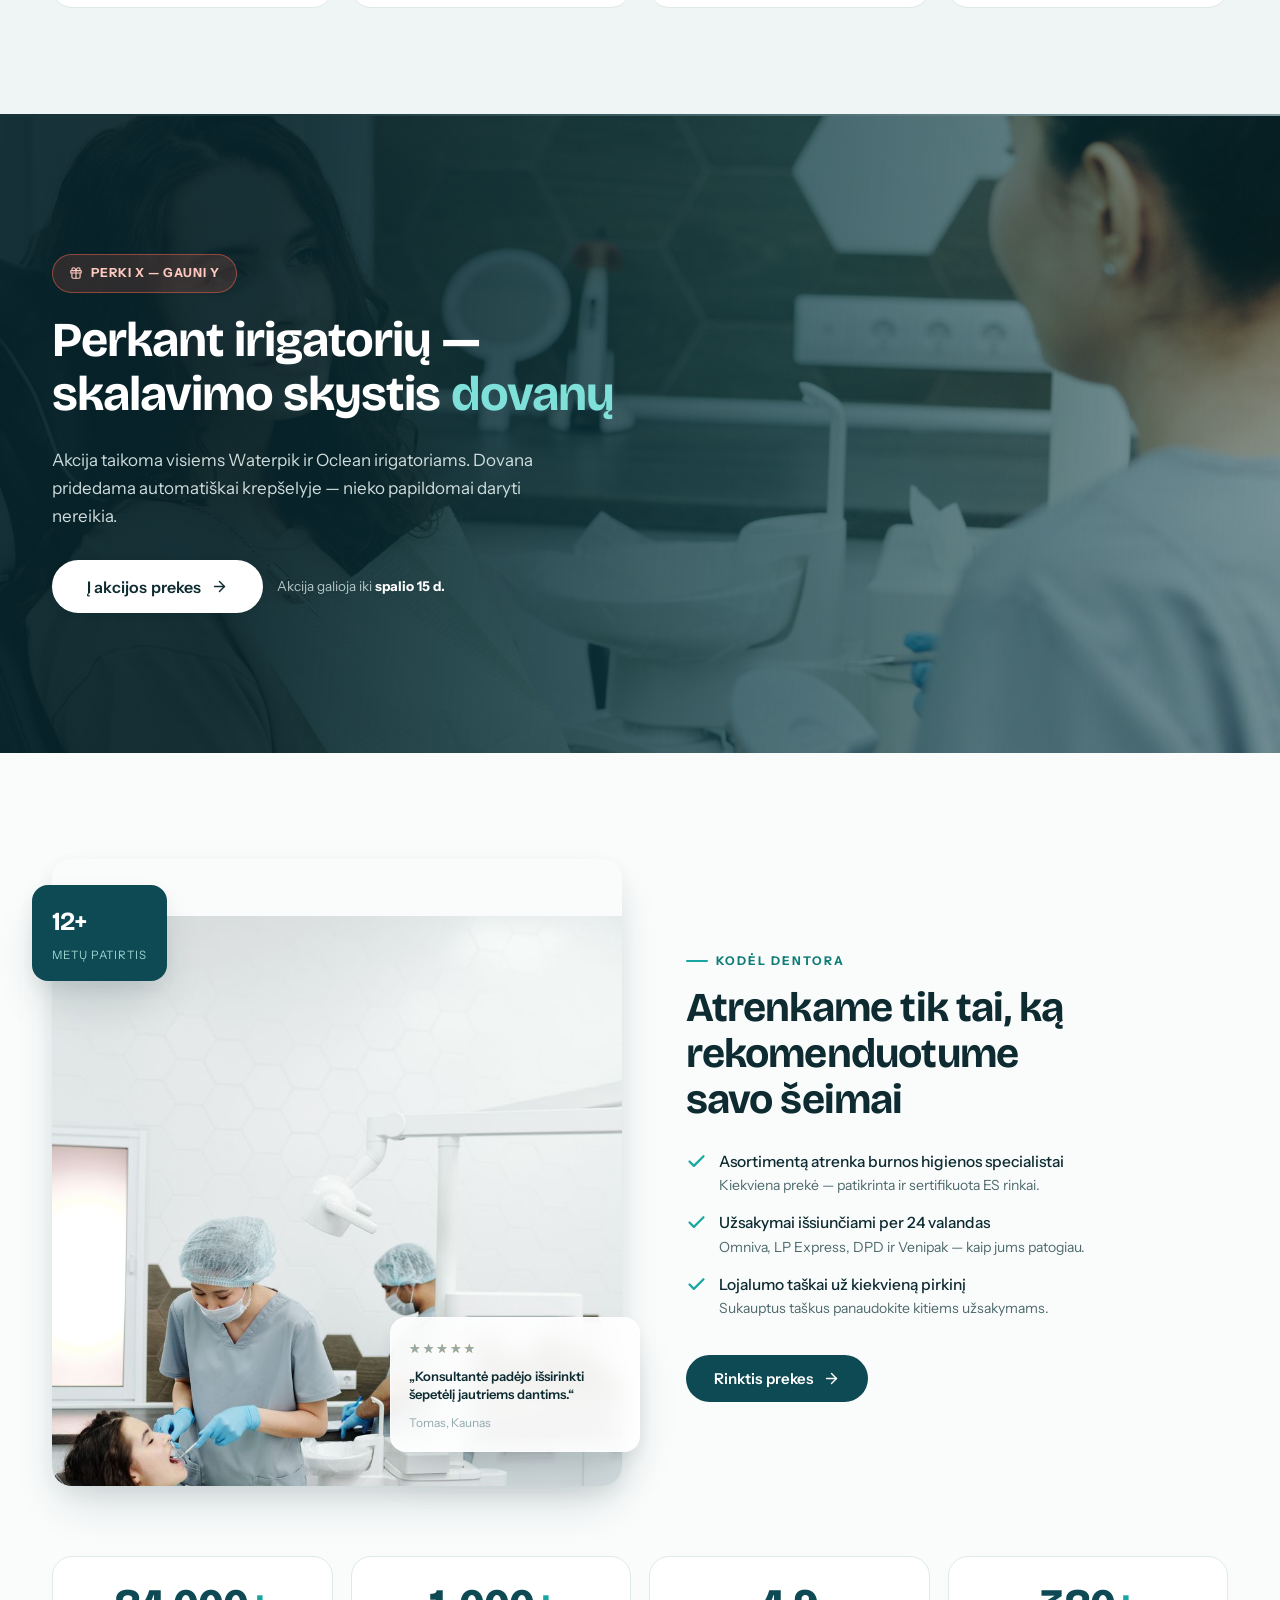
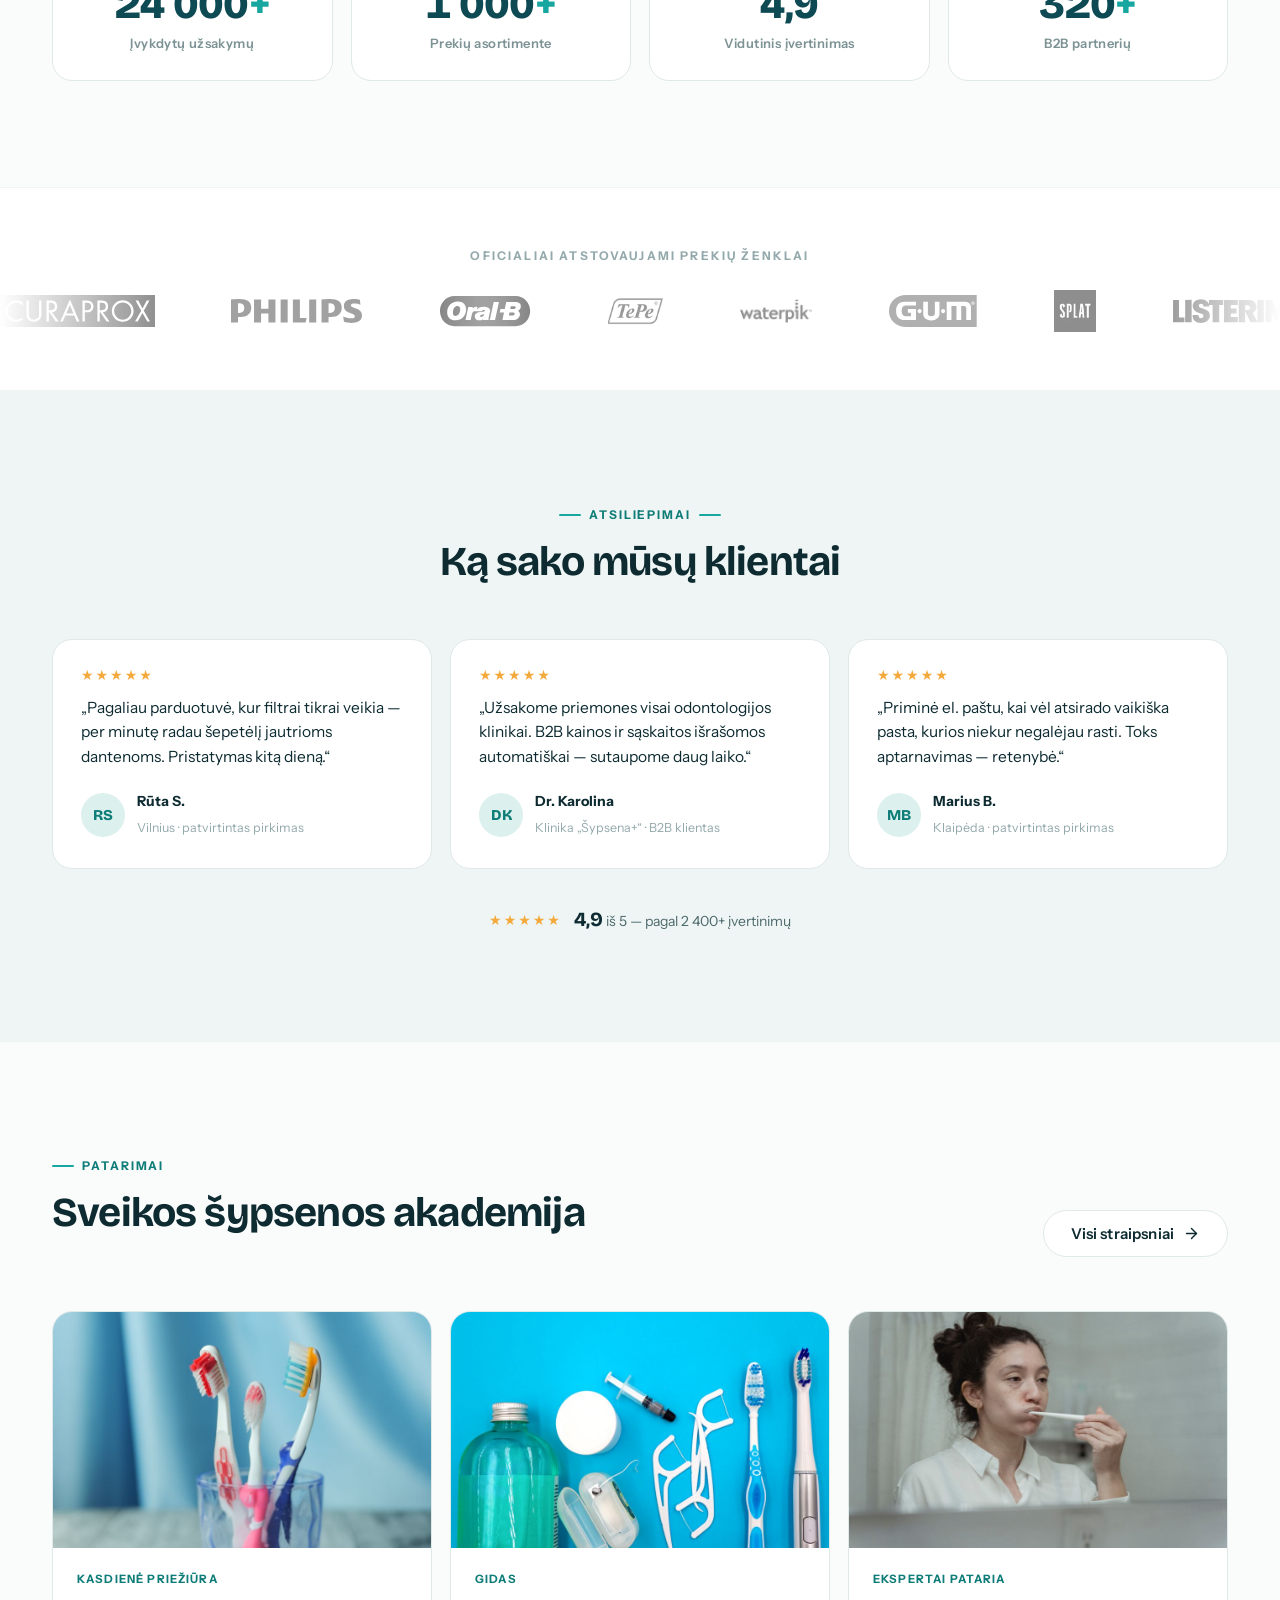
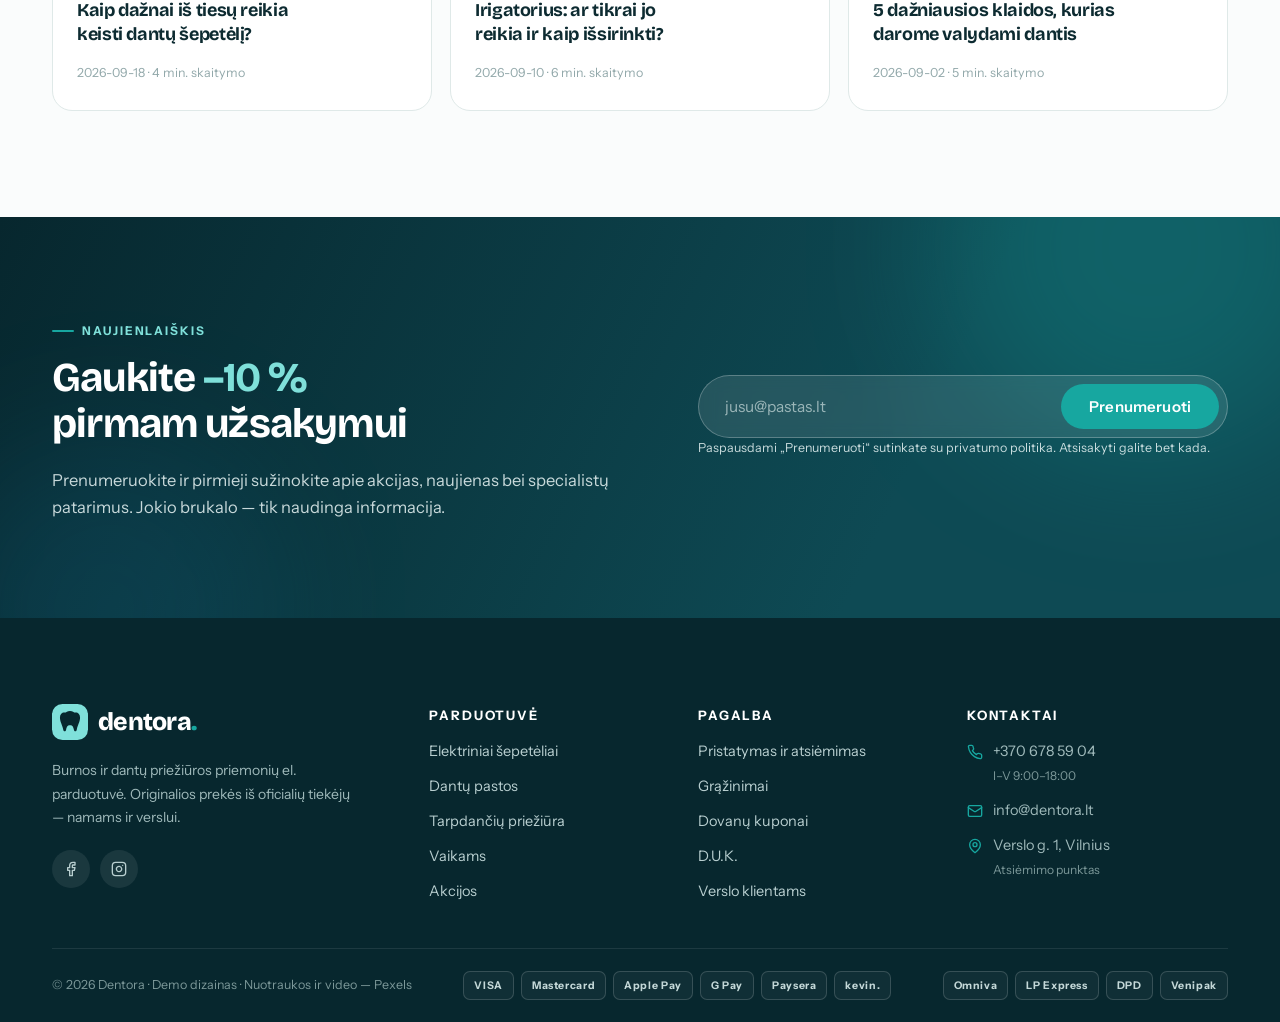
==== commit 9f41bc54: "Marquee juostoje tikri prekių ženklų logotipai vietoj tekstinių užrašų Co-Authored-By: Claude Fable " ====
--- a/index.html
+++ b/index.html
@@ -441,10 +441,10 @@
   <p class="brands__label">Oficialiai atstovaujami prekių ženklai</p>
   <div class="marquee" aria-hidden="true">
     <div class="marquee__track">
-      <span class="brand-mark">CURAPROX</span><span class="brand-mark">PHILIPS</span><span class="brand-mark">ORAL-B</span><span class="brand-mark">TePe</span><span class="brand-mark">WATERPIK</span><span class="brand-mark">GUM</span><span class="brand-mark">SPLAT</span><span class="brand-mark">JORDAN</span><span class="brand-mark">OCLEAN</span><span class="brand-mark">LISTERINE</span>
+      <img class="brand-logo brand-logo--lg" src="assets/img/brands/curaprox.svg" alt="Curaprox" loading="lazy"><img class="brand-logo" src="assets/img/brands/philips.svg" alt="Philips" loading="lazy"><img class="brand-logo brand-logo--lg" src="assets/img/brands/oral-b.svg" alt="Oral-B" loading="lazy"><img class="brand-logo brand-logo--lg" src="assets/img/brands/tepe.png" alt="TePe" loading="lazy"><img class="brand-logo" src="assets/img/brands/waterpik.png" alt="Waterpik" loading="lazy"><img class="brand-logo brand-logo--lg" src="assets/img/brands/gum.svg" alt="GUM" loading="lazy"><img class="brand-logo brand-logo--xl" src="assets/img/brands/splat.webp" alt="Splat" loading="lazy"><img class="brand-logo" src="assets/img/brands/listerine.svg" alt="Listerine" loading="lazy">
     </div>
     <div class="marquee__track">
-      <span class="brand-mark">CURAPROX</span><span class="brand-mark">PHILIPS</span><span class="brand-mark">ORAL-B</span><span class="brand-mark">TePe</span><span class="brand-mark">WATERPIK</span><span class="brand-mark">GUM</span><span class="brand-mark">SPLAT</span><span class="brand-mark">JORDAN</span><span class="brand-mark">OCLEAN</span><span class="brand-mark">LISTERINE</span>
+      <img class="brand-logo brand-logo--lg" src="assets/img/brands/curaprox.svg" alt="Curaprox" loading="lazy"><img class="brand-logo" src="assets/img/brands/philips.svg" alt="Philips" loading="lazy"><img class="brand-logo brand-logo--lg" src="assets/img/brands/oral-b.svg" alt="Oral-B" loading="lazy"><img class="brand-logo brand-logo--lg" src="assets/img/brands/tepe.png" alt="TePe" loading="lazy"><img class="brand-logo" src="assets/img/brands/waterpik.png" alt="Waterpik" loading="lazy"><img class="brand-logo brand-logo--lg" src="assets/img/brands/gum.svg" alt="GUM" loading="lazy"><img class="brand-logo brand-logo--xl" src="assets/img/brands/splat.webp" alt="Splat" loading="lazy"><img class="brand-logo" src="assets/img/brands/listerine.svg" alt="Listerine" loading="lazy">
     </div>
   </div>
 </section>
--- a/assets/css/style.css
+++ b/assets/css/style.css
@@ -523,8 +523,10 @@
 .marquee{display:flex;overflow:hidden;-webkit-mask-image:linear-gradient(90deg,transparent,#000 12%,#000 88%,transparent);mask-image:linear-gradient(90deg,transparent,#000 12%,#000 88%,transparent)}
 .marquee__track{display:flex;align-items:center;gap:clamp(44px,6vw,84px);padding-right:clamp(44px,6vw,84px);flex:none;animation:marquee 30s linear infinite}
 .marquee:hover .marquee__track{animation-play-state:paused}
-.brand-mark{font-family:var(--font-display);font-weight:700;font-size:clamp(19px,2vw,24px);letter-spacing:.06em;color:#A7BDBE;white-space:nowrap;transition:color .3s}
-.brand-mark:hover{color:var(--petrol)}
+.brand-logo{height:24px;width:auto;flex:none;filter:grayscale(1);opacity:.55;transition:filter .3s ease,opacity .3s ease}
+.brand-logo--lg{height:32px}
+.brand-logo--xl{height:42px}
+.brand-logo:hover{filter:none;opacity:1}
 @keyframes marquee{to{transform:translateX(-100%)}}
 
 /* ---------- Atsiliepimai ---------- */
